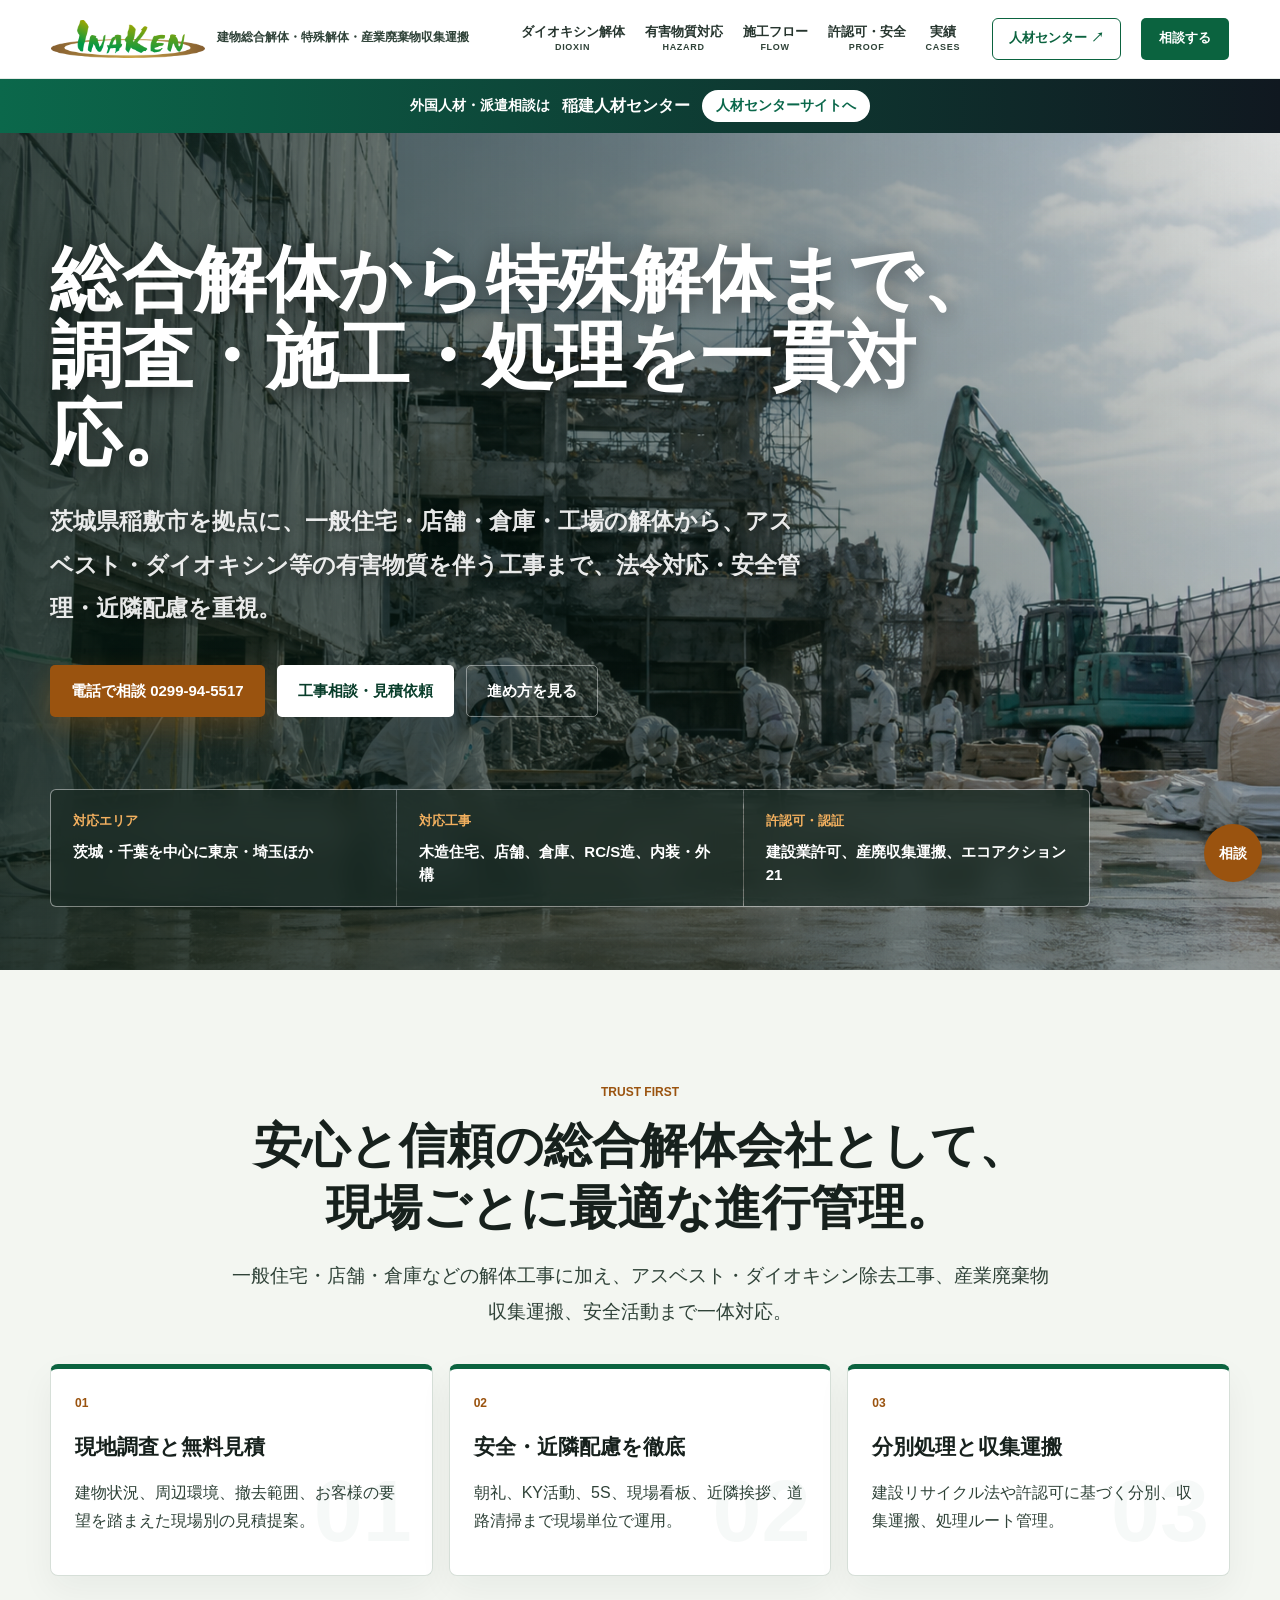
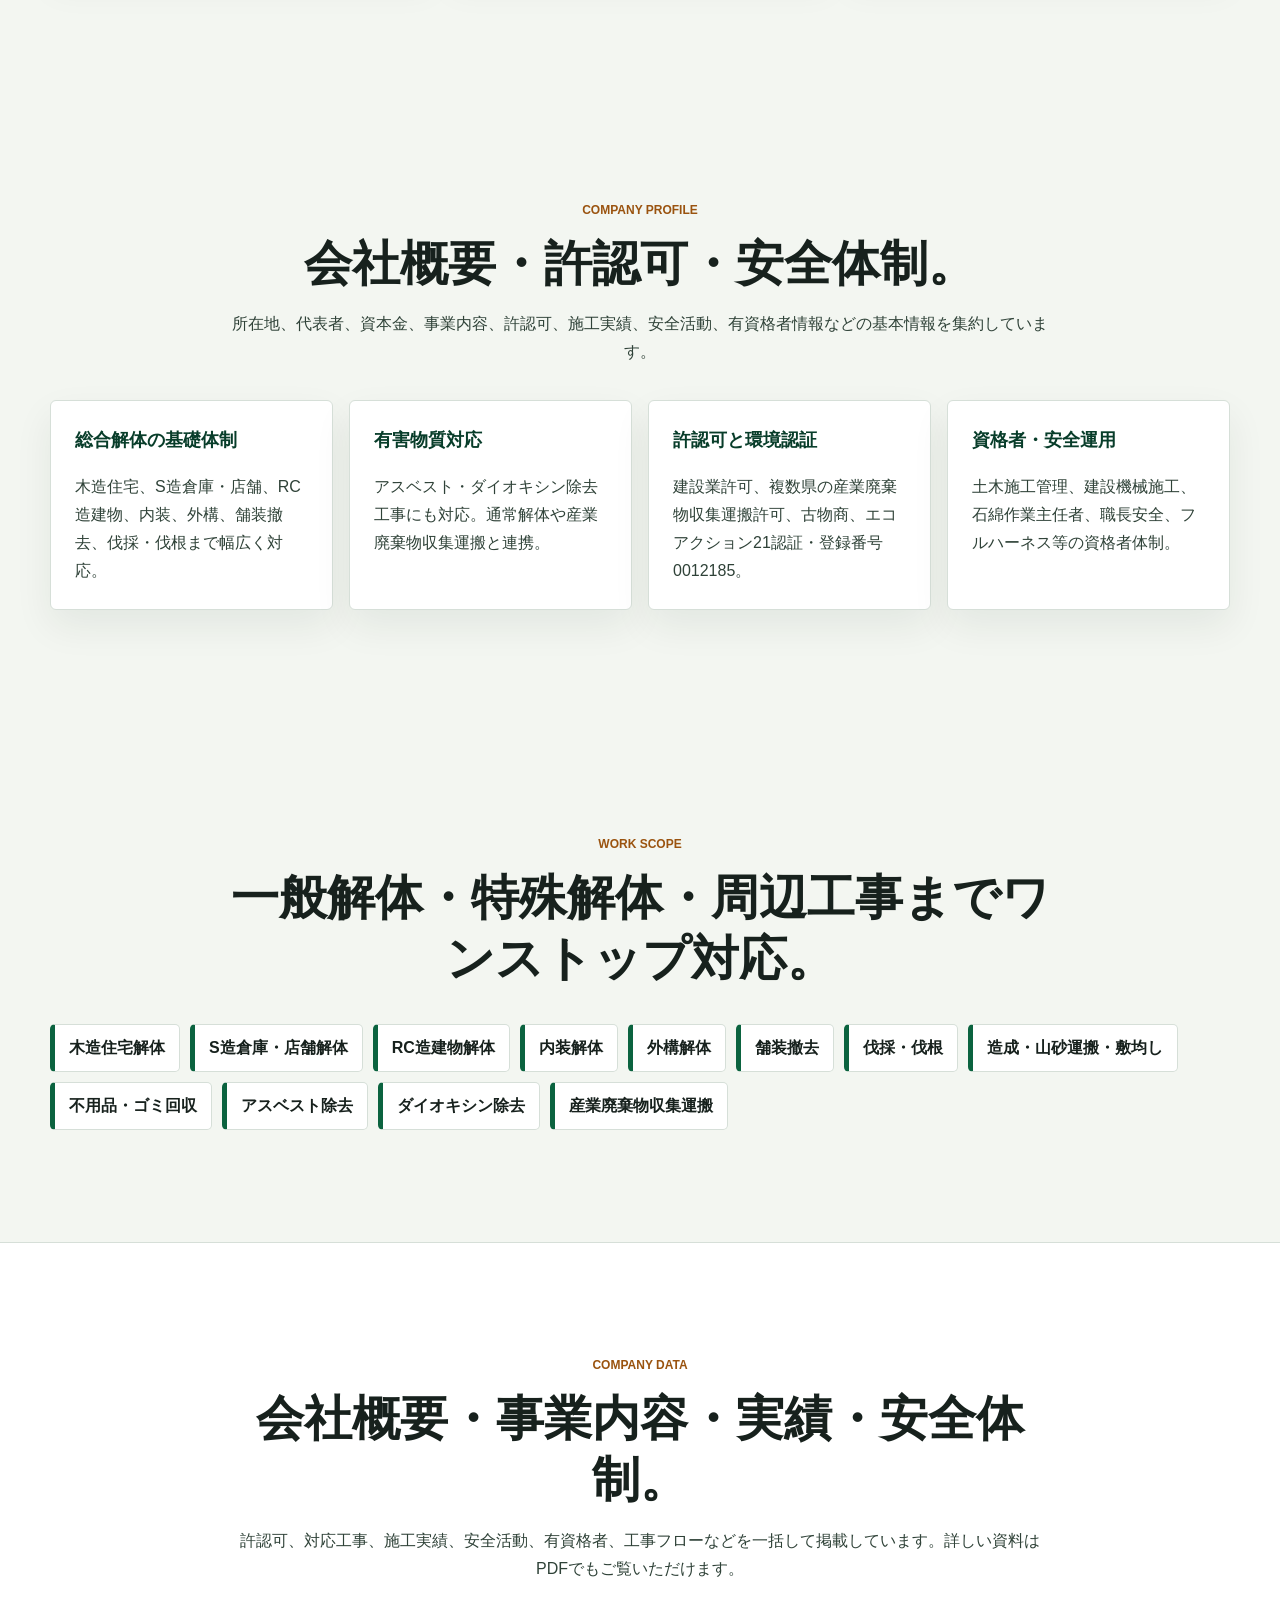
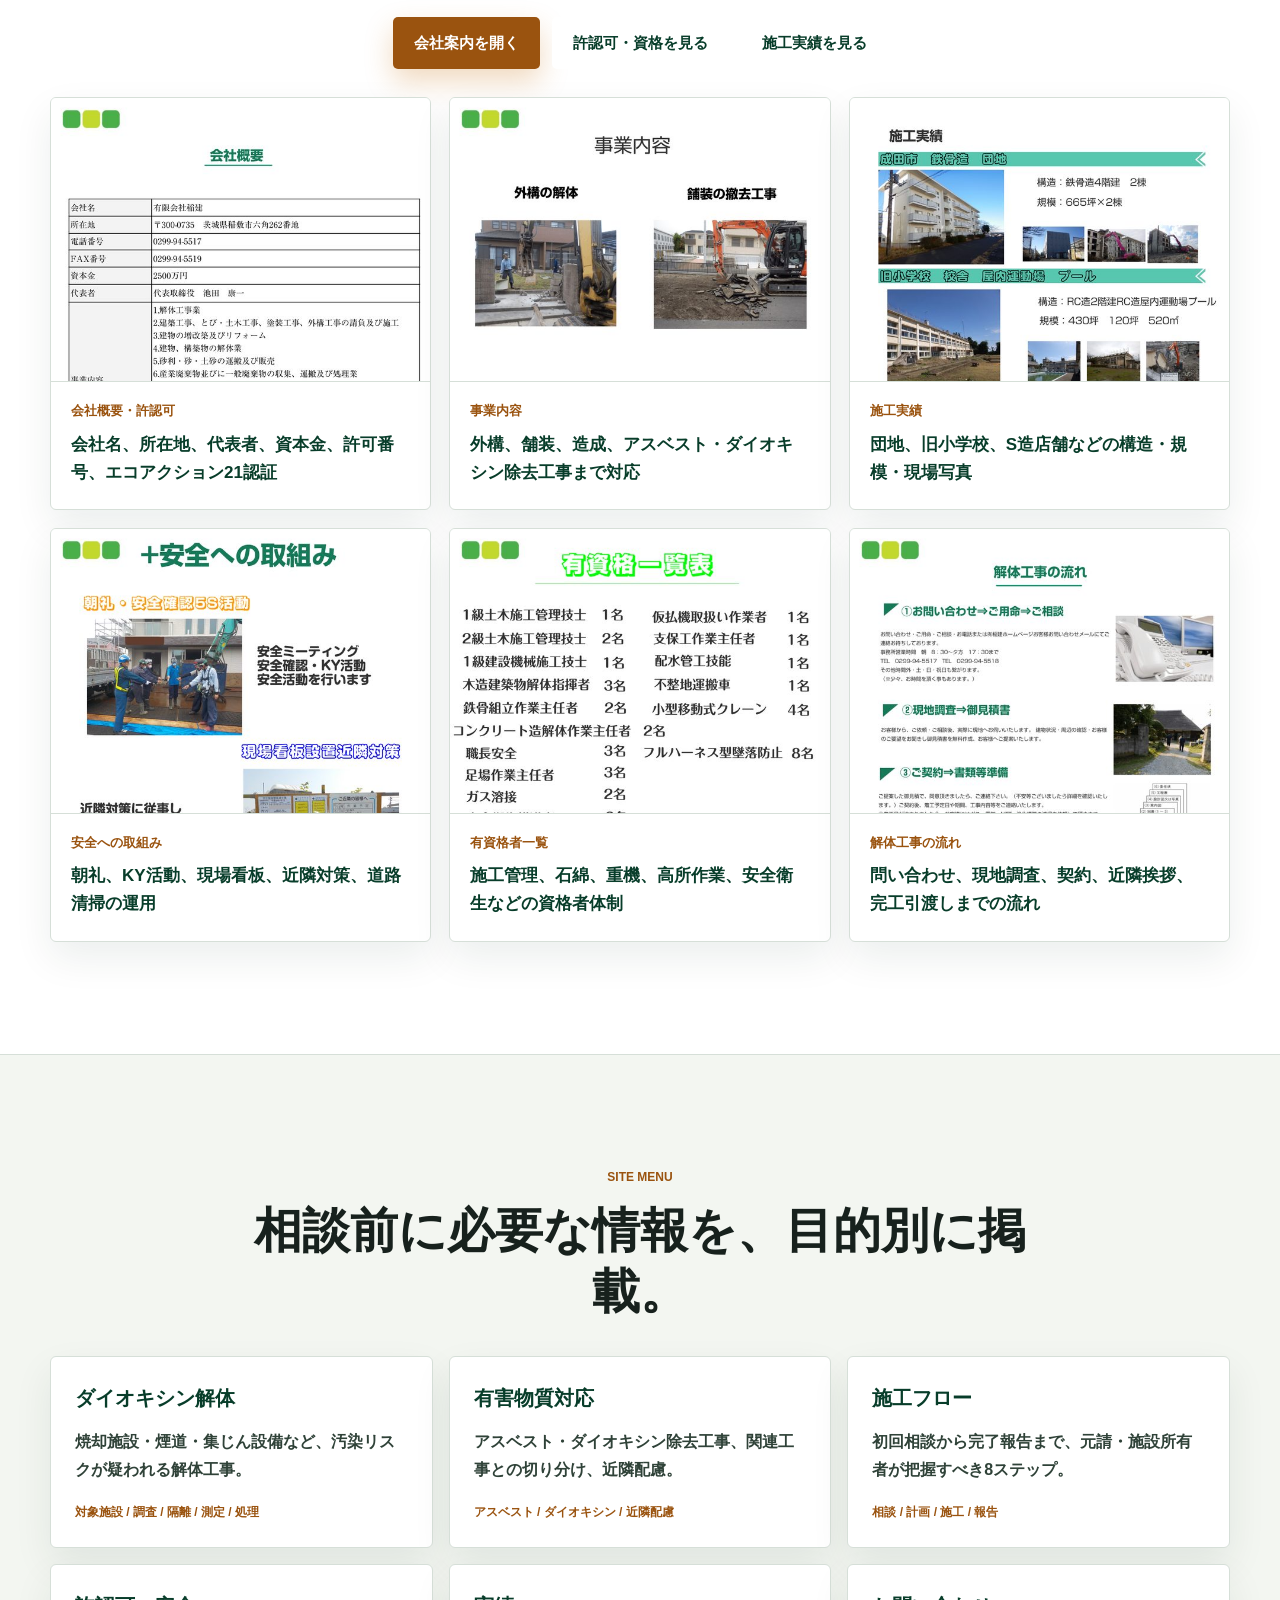
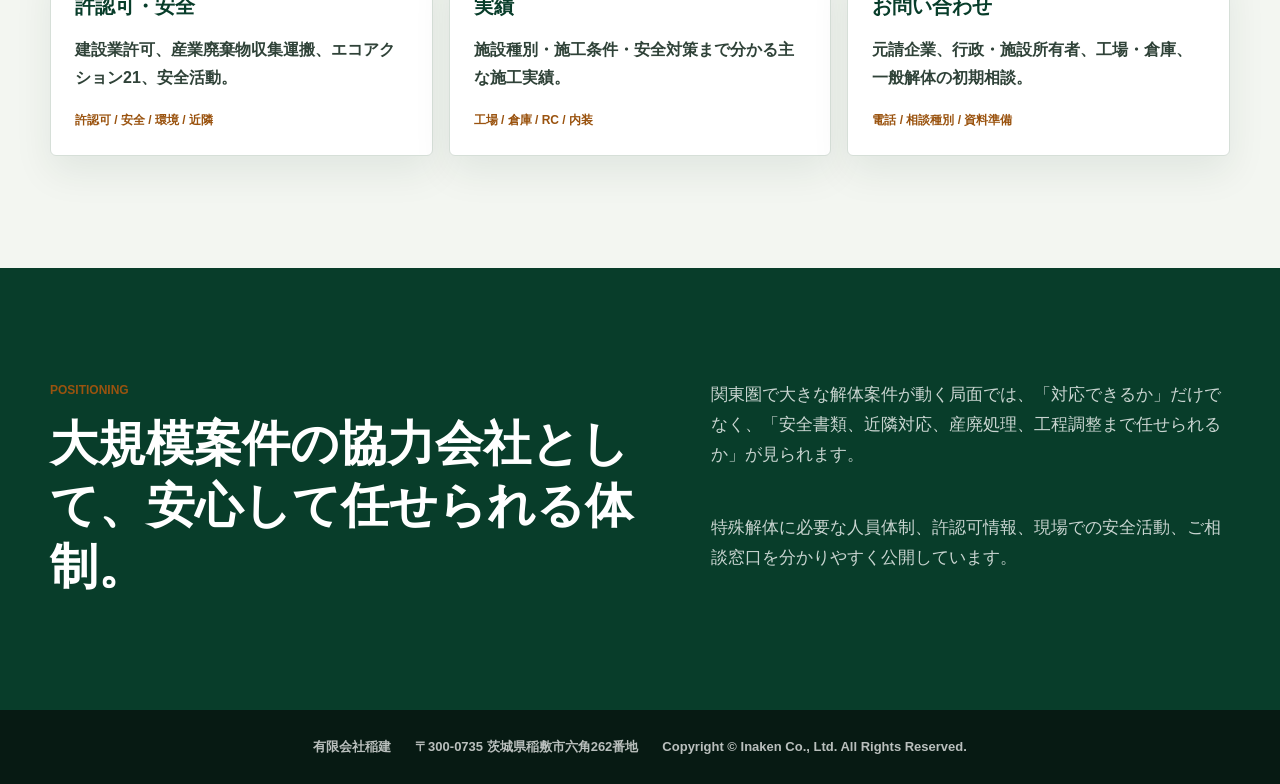
==== index.html @ 90f141e2 "fix: Remove URL query parameter v=1.3.27 from navigation and banners" ====
<!doctype html>
<html lang="ja">
  <head>
    <meta charset="utf-8">
    <meta name="viewport" content="width=device-width, initial-scale=1">
    <title>有限会社稲建 | 茨城・千葉の建物総合解体・特殊解体</title>
    <meta name="description" content="有限会社稲建は茨城県稲敷市を拠点に、一般住宅・店舗・倉庫などの建物総合解体から、アスベスト・ダイオキシン等の特殊解体、産業廃棄物収集運搬まで対応。">
    <meta name="keywords" content="有限会社稲建,茨城県,千葉県,解体工事,解体業者,産業廃棄物収集運搬,稲敷市,建物総合解体,内装解体,アスベスト,ダイオキシン">
    <meta property="og:title" content="有限会社稲建 | 茨城・千葉の建物総合解体・特殊解体">
    <meta property="og:description" content="一般住宅・店舗・倉庫などの建物総合解体から、有害物質を伴う特殊解体、産業廃棄物収集運搬まで対応。">
    <meta property="og:type" content="website">
    <meta property="og:image" content="assets/special-demolition-hero.png">
    <link rel="icon" type="image/png" href="assets/favicon.png">
    <link rel="apple-touch-icon" href="assets/favicon.png">
    <link rel="stylesheet" href="styles_v1_3_27.css">
  </head>
  <body>
    <header class="site-header" data-header>
      <a class="brand" href="index.html" aria-label="有限会社稲建 ホーム">
        <img class="brand-logo" src="assets/inaken-logo.png" alt="有限会社稲建">
        <span class="brand-text">
          <span class="brand-line">建物総合解体・特殊解体・産業廃棄物収集運搬</span>
        </span>
      </a>
      <button class="nav-toggle" type="button" data-nav-toggle aria-label="メニューを開く"><span></span><span></span></button>
      <nav class="site-nav" data-nav>
        <a href="dioxin.html"><span>ダイオキシン解体</span><small>DIOXIN</small></a>
        <a href="hazard.html"><span>有害物質対応</span><small>HAZARD</small></a>
        <a href="process.html"><span>施工フロー</span><small>FLOW</small></a>
        <a href="proof.html"><span>許認可・安全</span><small>PROOF</small></a>
        <a href="cases.html"><span>実績</span><small>CASES</small></a>
        <a class="nav-link-special" href="https://yuji37.github.io/hr-inaken/index.html">人材センター ↗</a>
        <a class="nav-cta" href="contact.html">相談する</a>
      </nav>
    </header>

    <div class="site-switch site-switch-hr" aria-label="稲建人材センターへの案内">
      <span>外国人材・派遣相談は</span>
      <strong>稲建人材センター</strong>
      <a href="https://yuji37.github.io/hr-inaken/index.html">人材センターサイトへ</a>
    </div>
    <main id="top">
      <section class="hero section-band">
        <div class="hero-media" aria-hidden="true"><img src="assets/special-demolition-hero.png" alt=""></div>
        <div class="hero-content">
          <h1>総合解体から特殊解体まで、<br>調査・施工・処理を一貫対応。</h1>
          <p>茨城県稲敷市を拠点に、一般住宅・店舗・倉庫・工場の解体から、アスベスト・ダイオキシン等の有害物質を伴う工事まで、法令対応・安全管理・近隣配慮を重視。</p>
          <div class="hero-actions" aria-label="主要な問い合わせ導線">
            <a class="button button-primary" href="tel:0299945517">電話で相談 0299-94-5517</a>
            <a class="button button-secondary" href="contact.html">工事相談・見積依頼</a>
            <a class="button button-ghost" href="process.html">進め方を見る</a>
          </div>
          <div class="hero-assurance" aria-label="稲建の基本情報">
            <div><strong>対応エリア</strong><span>茨城・千葉を中心に東京・埼玉ほか</span></div>
            <div><strong>対応工事</strong><span>木造住宅、店舗、倉庫、RC/S造、内装・外構</span></div>
            <div><strong>許認可・認証</strong><span>建設業許可、産廃収集運搬、エコアクション21</span></div>
          </div>
        </div>
      </section>

      <section class="section narrative">
        <div class="section-heading">
          <span class="section-code">TRUST FIRST</span>
          <h2>安心と信頼の総合解体会社として、現場ごとに最適な進行管理。</h2>
          <p>一般住宅・店舗・倉庫などの解体工事に加え、アスベスト・ダイオキシン除去工事、産業廃棄物収集運搬、安全活動まで一体対応。</p>
        </div>
        <div class="insight-grid">
          <article><div class="card-watermark">01</div><span>01</span><h3>現地調査と無料見積</h3><p>建物状況、周辺環境、撤去範囲、お客様の要望を踏まえた現場別の見積提案。</p></article>
          <article><div class="card-watermark">02</div><span>02</span><h3>安全・近隣配慮を徹底</h3><p>朝礼、KY活動、5S、現場看板、近隣挨拶、道路清掃まで現場単位で運用。</p></article>
          <article><div class="card-watermark">03</div><span>03</span><h3>分別処理と収集運搬</h3><p>建設リサイクル法や許認可に基づく分別、収集運搬、処理ルート管理。</p></article>
        </div>
      </section>

      <section class="section brochure-proof">
        <div class="section-heading">
          <span class="section-code">COMPANY PROFILE</span>
          <h2>会社概要・許認可・安全体制。</h2>
          <p>所在地、代表者、資本金、事業内容、許認可、施工実績、安全活動、有資格者情報などの基本情報を集約しています。</p>
        </div>
        <div class="brochure-grid">
          <article>
            <strong>総合解体の基礎体制</strong>
            <p>木造住宅、S造倉庫・店舗、RC造建物、内装、外構、舗装撤去、伐採・伐根まで幅広く対応。</p>
          </article>
          <article>
            <strong>有害物質対応</strong>
            <p>アスベスト・ダイオキシン除去工事にも対応。通常解体や産業廃棄物収集運搬と連携。</p>
          </article>
          <article>
            <strong>許認可と環境認証</strong>
            <p>建設業許可、複数県の産業廃棄物収集運搬許可、古物商、エコアクション21認証・登録番号0012185。</p>
          </article>
          <article>
            <strong>資格者・安全運用</strong>
            <p>土木施工管理、建設機械施工、石綿作業主任者、職長安全、フルハーネス等の資格者体制。</p>
          </article>
        </div>
      </section>

      <section class="section work-scope">
        <div class="section-heading">
          <span class="section-code">WORK SCOPE</span>
          <h2>一般解体・特殊解体・周辺工事までワンストップ対応。</h2>
        </div>
        <div class="scope-tags" aria-label="稲建の対応工事領域">
          <span>木造住宅解体</span><span>S造倉庫・店舗解体</span><span>RC造建物解体</span><span>内装解体</span>
          <span>外構解体</span><span>舗装撤去</span><span>伐採・伐根</span><span>造成・山砂運搬・敷均し</span>
          <span>不用品・ゴミ回収</span><span>アスベスト除去</span><span>ダイオキシン除去</span><span>産業廃棄物収集運搬</span>
        </div>
      </section>

      <section class="section brochure-viewer">
        <div class="section-heading">
          <span class="section-code">COMPANY DATA</span>
          <h2>会社概要・事業内容・実績・安全体制。</h2>
          <p>許認可、対応工事、施工実績、安全活動、有資格者、工事フローなどを一括して掲載しています。詳しい資料はPDFでもご覧いただけます。</p>
        </div>
        <div class="brochure-actions">
          <a class="button button-primary" href="assets/inaken-company-profile.pdf" target="_blank" rel="noopener">会社案内を開く</a>
          <a class="button button-secondary" href="proof.html">許認可・資格を見る</a>
          <a class="button button-secondary" href="cases.html">施工実績を見る</a>
        </div>
        <div class="brochure-preview-grid">
          <a class="brochure-preview-card" href="assets/brochure/brochure_page_02.png" target="_blank" rel="noopener">
            <img src="assets/brochure/thumb_page_02.jpg" alt="会社概要、事業内容、許認可の資料画像">
            <span>会社概要・許認可</span>
            <strong>会社名、所在地、代表者、資本金、許可番号、エコアクション21認証</strong>
          </a>
          <a class="brochure-preview-card" href="assets/brochure/brochure_page_05.png" target="_blank" rel="noopener">
            <img src="assets/brochure/thumb_page_05.jpg" alt="外構、舗装、造成、アスベスト・ダイオキシン除去工事の資料画像">
            <span>事業内容</span>
            <strong>外構、舗装、造成、アスベスト・ダイオキシン除去工事まで対応</strong>
          </a>
          <a class="brochure-preview-card" href="assets/brochure/brochure_page_06.png" target="_blank" rel="noopener">
            <img src="assets/brochure/thumb_page_06.jpg" alt="施工実績の資料画像">
            <span>施工実績</span>
            <strong>団地、旧小学校、S造店舗などの構造・規模・現場写真</strong>
          </a>
          <a class="brochure-preview-card" href="assets/brochure/brochure_page_08.png" target="_blank" rel="noopener">
            <img src="assets/brochure/thumb_page_08.jpg" alt="安全への取組みの資料画像">
            <span>安全への取組み</span>
            <strong>朝礼、KY活動、現場看板、近隣対策、道路清掃の運用</strong>
          </a>
          <a class="brochure-preview-card" href="assets/brochure/brochure_page_09.png" target="_blank" rel="noopener">
            <img src="assets/brochure/thumb_page_09.jpg" alt="有資格者一覧の資料画像">
            <span>有資格者一覧</span>
            <strong>施工管理、石綿、重機、高所作業、安全衛生などの資格者体制</strong>
          </a>
          <a class="brochure-preview-card" href="assets/brochure/brochure_page_10.png" target="_blank" rel="noopener">
            <img src="assets/brochure/thumb_page_10.jpg" alt="解体工事の流れの資料画像">
            <span>解体工事の流れ</span>
            <strong>問い合わせ、現地調査、契約、近隣挨拶、完工引渡しまでの流れ</strong>
          </a>
        </div>
      </section>

      <section class="section home-overview">
        <div class="section-heading">
          <span class="section-code">SITE MENU</span>
          <h2>相談前に必要な情報を、目的別に掲載。</h2>
        </div>
        <div class="overview-grid rich">
          <a href="dioxin.html"><strong>ダイオキシン解体</strong><span>焼却施設・煙道・集じん設備など、汚染リスクが疑われる解体工事。</span><em>対象施設 / 調査 / 隔離 / 測定 / 処理</em></a>
          <a href="hazard.html"><strong>有害物質対応</strong><span>アスベスト・ダイオキシン除去工事、関連工事との切り分け、近隣配慮。</span><em>アスベスト / ダイオキシン / 近隣配慮</em></a>
          <a href="process.html"><strong>施工フロー</strong><span>初回相談から完了報告まで、元請・施設所有者が把握すべき8ステップ。</span><em>相談 / 計画 / 施工 / 報告</em></a>
          <a href="proof.html"><strong>許認可・安全</strong><span>建設業許可、産業廃棄物収集運搬、エコアクション21、安全活動。</span><em>許認可 / 安全 / 環境 / 近隣</em></a>
          <a href="cases.html"><strong>実績</strong><span>施設種別・施工条件・安全対策まで分かる主な施工実績。</span><em>工場 / 倉庫 / RC / 内装</em></a>
          <a href="contact.html"><strong>お問い合わせ</strong><span>元請企業、行政・施設所有者、工場・倉庫、一般解体の初期相談。</span><em>電話 / 相談種別 / 資料準備</em></a>
        </div>
      </section>

      <section class="section split-band">
        <div>
          <span class="section-code">POSITIONING</span>
          <h2>大規模案件の協力会社として、安心して任せられる体制。</h2>
        </div>
        <div class="text-stack">
          <p>関東圏で大きな解体案件が動く局面では、「対応できるか」だけでなく、「安全書類、近隣対応、産廃処理、工程調整まで任せられるか」が見られます。</p>
          <p>特殊解体に必要な人員体制、許認可情報、現場での安全活動、ご相談窓口を分かりやすく公開しています。</p>
        </div>
      </section>
    </main>

    <footer class="site-footer">
      <span>有限会社稲建</span>
      <span>〒300-0735 茨城県稲敷市六角262番地</span>
      <span>Copyright © Inaken Co., Ltd. All Rights Reserved.</span>
    </footer>
    <a class="floating-contact" href="contact.html" aria-label="問い合わせへ移動">相談</a>
    <script src="script_v1_3_27.js"></script>
  </body>
</html>
---- styles_v1_3_27.css ----
:root {
  --bg: #f3f6f1;
  --paper: #ffffff;
  --ink: #17211d;
  --muted: #2f4238;
  --line: #d6dfd8;
  --green: #0b633f;
  --green-dark: #083d2a;
  --green-soft: #e3efe8;
  --amber: #9a530f;
  --amber-soft: #fff2df;
  --shadow: 0 24px 70px rgba(9, 38, 26, 0.13);
  --max: 1180px;
}

* {
  box-sizing: border-box;
}

html {
  scroll-behavior: smooth;
}

body {
  margin: 0;
  background: var(--bg);
  color: var(--ink);
  font-family: "Yu Gothic", "YuGothic", "Hiragino Kaku Gothic ProN", Meiryo, sans-serif;
  line-height: 1.75;
}

img {
  display: block;
  max-width: 100%;
}

a {
  color: inherit;
  text-decoration: none;
}

button,
input,
select,
textarea {
  font: inherit;
}

.site-header {
  position: sticky;
  top: 0;
  z-index: 50;
  display: flex;
  align-items: center;
  justify-content: space-between;
  gap: 24px;
  min-height: 76px;
  padding: 14px clamp(18px, 4vw, 56px);
  border-bottom: 1px solid rgba(219, 226, 221, 0.72);
  background: rgba(255, 255, 255, 0.94);
  backdrop-filter: blur(18px);
}

.brand {
  display: inline-flex;
  align-items: center;
  gap: 12px;
  min-width: 230px;
}

.brand-mark {
  display: grid;
  place-items: center;
  width: 42px;
  height: 42px;
  background: var(--green);
  color: #fff;
  font-weight: 800;
  border-radius: 6px;
}

.brand-name,
.brand-line {
  display: block;
}

.brand-name {
  font-size: 18px;
  font-weight: 800;
}

.brand-line {
  margin-top: -2px;
  color: var(--muted);
  font-size: 12px;
  font-weight: 700;
}

.site-nav {
  display: flex;
  align-items: center;
  gap: 20px;
  color: #26352e;
  font-size: 13px;
  font-weight: 800;
}

.site-nav a:not(.nav-link-special):not(.nav-cta) {
  display: grid;
  gap: 2px;
  padding: 10px 0;
  text-align: center;
  border-bottom: 2.5px solid transparent;
  transition: color 0.2s ease, border-color 0.2s ease;
  line-height: 1.2;
}

.site-nav a:not(.nav-link-special):not(.nav-cta) small {
  display: block;
  color: var(--muted);
  font-size: 9px;
  font-weight: 700;
  letter-spacing: .08em;
  text-transform: uppercase;
  margin-top: 1px;
  line-height: 1;
}

.site-nav a:not(.nav-link-special):not(.nav-cta).is-active,
.site-nav a:not(.nav-link-special):not(.nav-cta):hover {
  color: var(--green);
  border-color: var(--amber);
}

.nav-cta {
  display: inline-flex;
  align-items: center;
  justify-content: center;
  min-height: 42px;
  padding: 0 18px;
  background: var(--green);
  color: #fff;
  border-radius: 5px;
  font-weight: 800;
  transition: background 0.2s ease;
}

.site-nav .nav-cta:hover {
  color: #fff !important;
  background: var(--green-dark) !important;
}

.nav-toggle {
  display: none;
  width: 42px;
  height: 42px;
  border: 1px solid var(--line);
  background: #fff;
  border-radius: 5px;
}


.site-header.is-scrolled {
  box-shadow: 0 10px 30px rgba(8, 31, 23, 0.1);
}

.site-nav a:not(.nav-link-special):not(.nav-cta):hover,
.site-nav a:not(.nav-link-special):not(.nav-cta):focus-visible {
  color: var(--green);
}

.brand:focus-visible,
.site-nav a:focus-visible,
.button:focus-visible,
.floating-contact:focus-visible,
.back-to-top:focus-visible {
  outline: 3px solid rgba(154, 83, 15, 0.38);
  outline-offset: 3px;
}
.nav-toggle span {
  display: block;
  width: 20px;
  height: 2px;
  margin: 5px auto;
  background: var(--ink);
}

.section-band {
  position: relative;
  overflow: hidden;
}

.hero {
  min-height: 78vh;
  display: grid;
  align-items: stretch;
  grid-template-columns: minmax(0, 1fr);
  background: var(--green-dark);
}

.hero-media {
  position: absolute;
  inset: 0;
}

.hero-media::after {
  content: "";
  position: absolute;
  inset: 0;
  background:
    linear-gradient(90deg, rgba(7, 26, 19, 0.76) 0%, rgba(7, 26, 19, 0.48) 48%, rgba(7, 26, 19, 0.08) 100%),
    linear-gradient(0deg, rgba(7, 26, 19, 0.26), rgba(7, 26, 19, 0.02));
}

.hero-media img {
  width: 100%;
  height: 100%;
  object-fit: cover;
}

.hero-content {
  position: relative;
  width: min(var(--max), calc(100% - 36px));
  margin: 0 auto;
  padding: clamp(86px, 12vh, 132px) 0 clamp(42px, 7vh, 72px);
  color: #fff;
}

.hero h1 {
  max-width: 980px;
  margin: 0;
  font-size: clamp(42px, 6vw, 72px);
  line-height: 1.08;
  font-weight: 900;
  text-shadow: 0 4px 22px rgba(0, 0, 0, 0.48);
}

.hero p {
  max-width: 760px;
  margin: 26px 0 0;
  color: rgba(255, 255, 255, 0.9);
  font-size: clamp(18px, 2vw, 23px);
  line-height: 1.9;
  font-weight: 700;
  text-shadow: 0 2px 14px rgba(0, 0, 0, 0.48);
}

.hero-actions {
  display: flex;
  flex-wrap: wrap;
  gap: 12px;
  margin-top: 34px;
}

.button {
  display: inline-flex;
  align-items: center;
  justify-content: center;
  min-height: 48px;
  padding: 12px 20px;
  border: 1px solid transparent;
  border-radius: 5px;
  font-size: 15px;
  font-weight: 900;
  cursor: pointer;
  transition: transform 160ms ease, box-shadow 160ms ease, background 160ms ease, border-color 160ms ease;
}

.button:hover {
  transform: translateY(-1px);
}

.button-primary {
  background: var(--amber);
  color: #fff;
  box-shadow: 0 12px 28px rgba(201, 119, 25, 0.28);
}

.button-secondary {
  background: #fff;
  color: var(--green-dark);
}

.button-ghost {
  border-color: rgba(255, 255, 255, 0.42);
  color: #fff;
}

.hero-assurance {
  display: grid;
  grid-template-columns: repeat(3, minmax(0, 1fr));
  gap: 1px;
  max-width: 1040px;
  margin: clamp(42px, 8vh, 76px) 0 0;
  overflow: hidden;
  background: rgba(255, 255, 255, 0.24);
  border: 1px solid rgba(255, 255, 255, 0.25);
  border-radius: 6px;
}

.hero-assurance div {
  padding: 20px 22px;
  background: rgba(7, 26, 19, 0.72);
  backdrop-filter: blur(12px);
}

.hero-assurance strong {
  display: block;
  color: #f3b05f;
  font-size: 13px;
  font-weight: 900;
}

.hero-assurance span {
  display: block;
  margin-top: 7px;
  color: #fff;
  font-size: 15px;
  line-height: 1.55;
  font-weight: 800;
}

.page-hero {
  position: relative;
  display: grid;
  align-items: end;
  min-height: 420px;
  padding: clamp(94px, 12vh, 140px) max(18px, calc((100% - var(--max)) / 2)) 64px;
  overflow: hidden;
  background:
    linear-gradient(90deg, rgba(8, 31, 23, 0.58), rgba(8, 31, 23, 0.28)),
    url("assets/special-demolition-hero.png") center / cover;
  color: #fff;
}

.page-hero > div {
  max-width: 900px;
}

.page-hero h1,
.contact h1 {
  margin: 0;
  font-size: 54px;
  line-height: 1.18;
  font-weight: 900;
  text-shadow: 0 4px 22px rgba(0, 0, 0, 0.48);
}

.page-hero p {
  max-width: 760px;
  margin: 22px 0 0;
  color: rgba(255, 255, 255, 0.82);
  font-size: 18px;
  font-weight: 700;
  text-shadow: 0 2px 14px rgba(0, 0, 0, 0.45);
}

.section {
  width: min(var(--max), calc(100% - 36px));
  margin: 0 auto;
  padding: clamp(72px, 9vw, 112px) 0;
}

.section-heading {
  max-width: 820px;
  margin: 0 auto 34px;
  text-align: center;
}

.section-heading.align-left {
  margin-left: 0;
  text-align: left;
}

.section-code {
  display: block;
  margin-bottom: 12px;
  color: var(--amber);
  font-size: 12px;
  font-weight: 900;
  text-transform: uppercase;
}

h2 {
  margin: 0;
  font-size: 48px;
  line-height: 1.28;
  font-weight: 900;
}

h3 {
  margin: 0;
  font-size: 21px;
  line-height: 1.45;
}

p {
  color: var(--muted);
  font-weight: 500;
}

.intro-grid,
.proof,
.company,
.contact {
  display: grid;
  grid-template-columns: minmax(0, 1fr) minmax(320px, 0.7fr);
  gap: clamp(26px, 5vw, 64px);
  align-items: start;
}

.lead-panel {
  padding: clamp(26px, 4vw, 46px);
  background: var(--paper);
  border: 1px solid var(--line);
  border-left: 8px solid var(--green);
  box-shadow: var(--shadow);
}

.lead-panel p {
  margin-bottom: 0;
  font-size: 17px;
}

.scope-list,
.proof-list,
.company-data {
  display: grid;
  gap: 12px;
}

.scope-list div,
.proof-list div,
.company-data div {
  padding: 18px;
  background: var(--paper);
  border: 1px solid var(--line);
  border-radius: 6px;
}

.scope-list strong,
.proof-list strong,
.company-data dt {
  display: block;
  color: var(--green);
  font-weight: 900;
}

.scope-list span,
.proof-list span,
.company-data dd {
  display: block;
  margin: 6px 0 0;
  color: var(--muted);
  font-weight: 600;
}

.company-data dd {
  margin-left: 0;
}

.overview-grid {
  display: grid;
  grid-template-columns: repeat(3, minmax(0, 1fr));
  gap: 16px;
}

.overview-grid a {
  min-height: 180px;
  padding: 24px;
  background: var(--paper);
  border: 1px solid var(--line);
  border-radius: 6px;
  box-shadow: 0 16px 38px rgba(15, 45, 33, 0.08);
}

.overview-grid strong {
  display: block;
  color: var(--green-dark);
  font-size: 20px;
  font-weight: 900;
}

.overview-grid span {
  display: block;
  margin-top: 12px;
  color: var(--muted);
  font-weight: 600;
}

.overview-grid em {
  display: block;
  margin-top: 18px;
  color: var(--amber);
  font-size: 12px;
  font-style: normal;
  font-weight: 900;
}

.narrative .section-heading p {
  max-width: 880px;
  margin: 20px auto 0;
  font-size: 19px;
  line-height: 1.9;
}

.insight-grid,
.check-grid,
.document-grid,
.story-grid {
  display: grid;
  grid-template-columns: repeat(3, minmax(0, 1fr));
  gap: 16px;
}

.brochure-grid,
.work-menu,
.qualification-grid,
.record-grid,
.flow-steps {
  display: grid;
  gap: 16px;
}

.brochure-grid,
.qualification-grid,
.record-grid {
  grid-template-columns: repeat(4, minmax(0, 1fr));
}

.work-menu {
  grid-template-columns: repeat(4, minmax(0, 1fr));
}

.flow-steps {
  grid-template-columns: repeat(5, minmax(0, 1fr));
}

/* --- 番号なしカード：元のフラットスタイルに戻す --- */
.brochure-grid > article,
.work-menu > div,
.qualification-grid > article,
.record-grid > article,
.check-grid > div,
.document-grid > article,
.story-grid > article {
  position: relative;
  padding: 24px;
  background: var(--paper); /* 元の薄い背景 */
  border: 1px solid var(--line);
  border-top: 1px solid var(--line); /* 緑の線は削除して元の枠線に戻す */
  border-radius: 6px;
  box-shadow: 0 16px 38px rgba(15, 45, 33, 0.07);
  transition: border-color 0.3s ease, box-shadow 0.3s ease;
  transform: none !important;
  overflow: hidden;
}

/* 番号なしカードのホバー時の挙動 */
.brochure-grid > article:hover,
.work-menu > div:hover,
.qualification-grid > article:hover,
.record-grid > article:hover,
.check-grid > div:hover,
.document-grid > article:hover,
.story-grid > article:hover {
  transform: none !important;
  border-color: rgba(11, 99, 63, 0.38);
  box-shadow: 0 20px 46px rgba(15, 45, 33, 0.1);
}

/* --- 番号ありカード：リッチカード形式を維持する --- */
.insight-grid > article,
.service-grid > article,
.timeline > li,
.flow-steps > article {
  position: relative;
  padding: 24px;
  background: #fff; /* 白背景 */
  border: 1px solid var(--line);
  border-top: 5px solid var(--green); /* 緑のトップボーダー */
  border-radius: 8px;
  box-shadow: 0 14px 34px rgba(15, 45, 33, 0.05);
  transition: transform 0.3s ease, box-shadow 0.3s ease, border-top-color 0.3s ease;
  overflow: visible;
}

.insight-grid > article:hover,
.service-grid > article:hover,
.timeline > li:hover,
.flow-steps > article:hover {
  transform: translateY(-6px);
  box-shadow: 0 20px 42px rgba(15, 45, 33, 0.11);
  border-top-color: var(--amber);
}

.overview-grid a:hover,
.case-card:hover,
.brochure-preview-card:hover {
  border-color: rgba(11, 99, 63, 0.38);
  box-shadow: 0 20px 46px rgba(15, 45, 33, 0.1);
}

/* ホバー時の透かし色変化（番号ありカードのみ） */
.insight-grid > article:hover .card-watermark,
.service-grid > article:hover .card-watermark,
.timeline > li:hover .card-watermark,
.flow-steps > article:hover .card-watermark {
  color: rgba(243, 176, 95, 0.08);
}

.brochure-grid strong,
.work-menu strong,
.qualification-grid strong,
.notice-panel strong {
  display: block;
  color: var(--green-dark);
  font-size: 18px;
  font-weight: 900;
}

.brochure-grid p,
.notice-panel p {
  margin-bottom: 0;
}

.work-menu span,
.qualification-grid span {
  display: block;
  margin-top: 10px;
  color: var(--muted);
  font-weight: 700;
}

.record-grid span,
.flow-steps span {
  display: inline-grid;
  place-items: center;
  min-width: 42px;
  min-height: 34px;
  margin-bottom: 18px;
  padding: 6px 10px;
  background: var(--green-soft);
  color: var(--green-dark);
  border-radius: 5px;
  font-size: 12px;
  font-weight: 900;
}

.record-grid h3,
.flow-steps h3 {
  color: var(--green-dark);
}

.record-grid p,
.flow-steps p {
  margin-bottom: 0;
}

.scope-tags {
  display: flex;
  flex-wrap: wrap;
  gap: 10px;
}

.scope-tags span {
  display: inline-flex;
  align-items: center;
  min-height: 42px;
  padding: 9px 14px;
  background: #fff;
  border: 1px solid var(--line);
  border-left: 5px solid var(--green);
  border-radius: 5px;
  color: var(--ink);
  font-weight: 800;
}

.brochure-viewer {
  width: 100%;
  max-width: none;
  padding-right: max(18px, calc((100% - var(--max)) / 2));
  padding-left: max(18px, calc((100% - var(--max)) / 2));
  background: #fff;
  border-top: 1px solid var(--line);
  border-bottom: 1px solid var(--line);
}

.brochure-actions {
  display: flex;
  flex-wrap: wrap;
  justify-content: center;
  gap: 12px;
  margin-bottom: 28px;
}

.brochure-preview-grid {
  display: grid;
  grid-template-columns: repeat(3, minmax(0, 1fr));
  gap: 18px;
}

.brochure-preview-card {
  display: grid;
  grid-template-rows: auto auto 1fr;
  overflow: hidden;
  background: var(--paper);
  border: 1px solid var(--line);
  border-radius: 6px;
  box-shadow: 0 16px 38px rgba(15, 45, 33, 0.08);
}

.brochure-preview-card img {
  width: 100%;
  aspect-ratio: 4 / 3;
  object-fit: cover;
  object-position: top center;
  background: var(--green-soft);
  border-bottom: 1px solid var(--line);
}

.brochure-preview-card span {
  display: block;
  padding: 18px 20px 0;
  color: var(--amber);
  font-size: 13px;
  font-weight: 900;
}

.brochure-preview-card strong {
  display: block;
  padding: 8px 20px 22px;
  color: var(--green-dark);
  font-size: 17px;
  line-height: 1.65;
  font-weight: 900;
}



.insight-grid span,
.story-grid span {
  display: block;
  margin-bottom: 18px;
  color: var(--amber);
  font-size: 12px;
  font-weight: 900;
}

.check-grid strong {
  display: block;
  color: var(--green);
  font-weight: 900;
}

.check-grid span {
  display: block;
  margin-top: 9px;
  color: var(--muted);
  font-weight: 600;
}

.check-grid.compact {
  grid-template-columns: repeat(4, minmax(0, 1fr));
}

.split-band {
  width: 100%;
  max-width: none;
  display: grid;
  grid-template-columns: minmax(0, 0.9fr) minmax(320px, 0.8fr);
  gap: clamp(28px, 6vw, 84px);
  padding-right: max(18px, calc((100% - var(--max)) / 2));
  padding-left: max(18px, calc((100% - var(--max)) / 2));
  background: var(--green-dark);
  color: #fff;
}

.split-band.light {
  background: #fff;
  color: var(--ink);
  border-top: 1px solid var(--line);
  border-bottom: 1px solid var(--line);
}

.split-band h2 {
  color: inherit;
}

.text-stack {
  display: grid;
  gap: 18px;
}

.text-stack p {
  margin: 0;
  color: rgba(255, 255, 255, 0.78);
  font-size: 17px;
}

.split-band.light .text-stack p {
  color: var(--muted);
}

.detail-section .section-heading p {
  max-width: 780px;
  margin: 18px auto 0;
  font-size: 19px;
  line-height: 1.9;
}

.matrix {
  display: grid;
  grid-template-columns: minmax(140px, 0.6fr) minmax(220px, 1fr) minmax(260px, 1.2fr);
  overflow: hidden;
  background: var(--line);
  border: 1px solid var(--line);
  border-radius: 6px;
}

.matrix > div {
  padding: 16px 18px;
  background: #fff;
  color: var(--muted);
  font-weight: 600;
}

.matrix .matrix-head {
  background: var(--green-dark);
  color: #fff;
  font-weight: 900;
}

.faq-list {
  display: grid;
  gap: 12px;
}

.faq-list details {
  background: var(--paper);
  border: 1px solid var(--line);
  border-radius: 6px;
  padding: 18px 20px;
}

.faq-list summary {
  cursor: pointer;
  color: var(--green-dark);
  font-weight: 900;
}

.faq-list p {
  margin-bottom: 0;
}

.service-map {
  width: 100%;
  max-width: none;
  padding-right: max(18px, calc((100% - var(--max)) / 2));
  padding-left: max(18px, calc((100% - var(--max)) / 2));
  background: #fff;
}

.service-grid {
  display: grid;
  grid-template-columns: repeat(4, minmax(0, 1fr));
  gap: 20px;
  background: transparent;
  border: none;
}

.service-grid article {
  position: relative;
  min-height: 290px;
  padding: 28px;
  background: #fff;
  border: 1px solid var(--line);
  border-top: 5px solid var(--green);
  border-radius: 8px;
  box-shadow: 0 14px 34px rgba(15, 45, 33, 0.05);
  transition: transform 0.3s ease, box-shadow 0.3s ease, border-top-color 0.3s ease;
  overflow: visible;
}

.service-grid article:hover {
  transform: translateY(-6px);
  box-shadow: 0 20px 42px rgba(15, 45, 33, 0.11);
  border-top-color: var(--amber);
}

.card-watermark {
  position: absolute;
  bottom: 20px;
  right: 20px;
  font-size: 5.5rem;
  font-weight: 900;
  color: rgba(11, 99, 63, 0.035);
  line-height: 1;
  pointer-events: none;
  user-select: none;
  z-index: 0;
  font-family: 'Outfit', 'Helvetica Neue', Arial, sans-serif;
  transition: color 0.3s ease;
}

.service-grid article:hover .card-watermark {
  color: rgba(243, 176, 95, 0.08);
}

.service-grid h2,
.timeline h2,
.case-card h2 {
  font-size: 21px;
  line-height: 1.45;
}

.service-number {
  display: inline-flex;
  align-items: center;
  justify-content: center;
  width: 42px;
  height: 42px;
  margin-bottom: 34px;
  background: var(--green-soft);
  color: var(--green);
  border-radius: 5px;
  font-weight: 900;
}

.timeline {
  display: grid;
  grid-template-columns: repeat(4, minmax(0, 1fr));
  gap: 16px;
  padding: 0;
  margin: 0;
  list-style: none;
}

.timeline li {
  position: relative;
  min-height: 245px;
  padding: 24px;
  background: var(--paper);
  border: 1px solid var(--line);
  border-top: 5px solid var(--green);
  border-radius: 6px;
}

.timeline span {
  display: block;
  margin-bottom: 24px;
  color: var(--amber);
  font-size: 13px;
  font-weight: 900;
}

.timeline p,
.service-grid p,
.case-card p,
.company-main p {
  margin-bottom: 0;
}

.proof {
  width: 100%;
  max-width: none;
  padding-right: max(18px, calc((100% - var(--max)) / 2));
  padding-left: max(18px, calc((100% - var(--max)) / 2));
  background: var(--green-dark);
  color: #fff;
  align-items: center;
}

.proof .section-heading h2,
.proof .proof-list strong {
  color: #fff;
}

.proof .proof-list span {
  color: rgba(255, 255, 255, 0.76);
}

.proof-image {
  display: grid;
  place-items: center;
  min-height: 380px;
  background:
    linear-gradient(135deg, rgba(255, 255, 255, 0.11), rgba(255, 255, 255, 0.02)),
    repeating-linear-gradient(90deg, rgba(255, 255, 255, 0.06) 0 1px, transparent 1px 52px);
  border: 1px solid rgba(255, 255, 255, 0.18);
  border-radius: 6px;
}

.proof-image img {
  width: min(210px, 52%);
  filter: drop-shadow(0 20px 34px rgba(0, 0, 0, 0.28));
}

.cert-mark {
  display: grid;
  place-items: center;
  width: min(290px, 78%);
  aspect-ratio: 1;
  padding: 28px;
  background: #fff;
  color: var(--green-dark);
  border: 10px solid rgba(255, 255, 255, 0.28);
  border-radius: 6px;
  text-align: center;
  box-shadow: 0 22px 44px rgba(0, 0, 0, 0.22);
}

.cert-mark strong {
  display: block;
  color: var(--green);
  font-size: 56px;
  line-height: 1;
  font-weight: 900;
}

.cert-mark span {
  display: block;
  margin-top: 14px;
  color: var(--muted);
  font-size: 15px;
  line-height: 1.6;
  font-weight: 900;
}

.proof-list div {
  background: rgba(255, 255, 255, 0.08);
  border-color: rgba(255, 255, 255, 0.17);
}

.case-grid {
  display: grid;
  grid-template-columns: repeat(3, minmax(0, 1fr));
  gap: 18px;
}

.case-card {
  overflow: hidden;
  background: var(--paper);
  border: 1px solid var(--line);
  border-radius: 6px;
  box-shadow: 0 16px 38px rgba(15, 45, 33, 0.08);
}

.case-card img {
  width: 100%;
  aspect-ratio: 4 / 3;
  object-fit: cover;
  background: var(--green-soft);
}

.case-card div {
  padding: 22px;
}

.case-card span {
  display: block;
  margin-top: 18px;
  color: var(--green);
  font-size: 13px;
  font-weight: 900;
}

.company {
  border-top: 1px solid var(--line);
}

.company-main p {
  font-size: 17px;
}

.contact {
  width: 100%;
  max-width: none;
  padding-right: max(18px, calc((100% - var(--max)) / 2));
  padding-left: max(18px, calc((100% - var(--max)) / 2));
  background:
    linear-gradient(135deg, rgba(11, 99, 63, 0.64), rgba(8, 61, 42, 0.62)),
    url("assets/special-demolition-hero.png") center / cover;
  color: #fff;
}

.contact-page {
  min-height: calc(100vh - 78px);
  align-items: center;
}

.contact p {
  color: rgba(255, 255, 255, 0.78);
}

.phone-link {
  display: block;
  margin-top: 28px;
  font-size: 54px;
  line-height: 1.1;
  font-weight: 900;
}

.sub-phone-link,
.mail-link {
  display: block;
  width: fit-content;
  margin-top: 12px;
  color: #fff;
  font-size: clamp(18px, 2vw, 23px);
  font-weight: 900;
  text-decoration: underline;
  text-decoration-thickness: 2px;
  text-underline-offset: 5px;
}

.fax-note {
  display: block;
  margin-top: 10px;
  color: rgba(255, 255, 255, 0.72);
  font-weight: 800;
}

.contact-form {
  display: grid;
  gap: 14px;
  padding: clamp(22px, 4vw, 34px);
  background: #fff;
  color: var(--ink);
  border-radius: 6px;
  box-shadow: var(--shadow);
}

.contact-form label {
  display: grid;
  gap: 7px;
  color: #26352e;
  font-size: 14px;
  font-weight: 900;
}

.contact-form input,
.contact-form select,
.contact-form textarea {
  width: 100%;
  border: 1px solid var(--line);
  border-radius: 5px;
  background: #fbfcfb;
  color: var(--ink);
  padding: 12px 13px;
  font-size: 15px;
}

.contact-form textarea {
  resize: vertical;
}

.form-status {
  min-height: 24px;
  margin: 0;
  color: var(--green);
  font-weight: 800;
}

.site-footer {
  display: flex;
  flex-wrap: wrap;
  gap: 14px 24px;
  justify-content: center;
  padding: 26px 18px;
  background: #071a13;
  color: rgba(255, 255, 255, 0.72);
  font-size: 13px;
  font-weight: 700;
}

.floating-contact {
  position: fixed;
  right: 18px;
  bottom: 18px;
  z-index: 40;
  display: grid;
  place-items: center;
  width: 58px;
  height: 58px;
  background: var(--amber);
  color: #fff;
  border-radius: 50%;
  box-shadow: 0 14px 32px rgba(33, 23, 11, 0.28);
  font-size: 14px;
  font-weight: 900;
}

.back-to-top {
  position: fixed;
  right: 12px;
  bottom: 76px;
  z-index: 41;
  display: none;
  place-items: center;
  width: 52px;
  height: 52px;
  border: 0;
  border-radius: 50%;
  background: var(--green-dark);
  color: #fff;
  box-shadow: 0 14px 32px rgba(6, 29, 20, 0.32);
  font-size: 24px;
  font-weight: 900;
  line-height: 1;
  cursor: pointer;
  opacity: 0;
  transform: translateY(10px);
  transition: opacity 160ms ease, transform 160ms ease;
}

.back-to-top.is-visible {
  display: grid;
  opacity: 1;
  transform: translateY(0);
}

@media (max-width: 1040px) {
  .site-nav {
    gap: 11px;
    font-size: 13px;
  }

  .service-grid,
  .timeline,
  .overview-grid,
  .insight-grid,
  .check-grid,
  .document-grid,
  .story-grid,
  .check-grid.compact,
  .brochure-grid,
  .brochure-preview-grid,
  .work-menu,
  .qualification-grid,
  .record-grid,
  .flow-steps {
    grid-template-columns: repeat(2, minmax(0, 1fr));
  }

  .case-grid {
    grid-template-columns: 1fr;
  }
}

@media (max-width: 820px) {
  .site-header {
    min-height: 68px;
  }

  .nav-toggle {
    display: block;
  }

  .site-nav {
    position: fixed;
    top: 68px;
    right: 12px;
    left: 12px;
    display: none;
    flex-direction: column;
    align-items: stretch;
    gap: 0;
    padding: 10px;
    background: #fff;
    border: 1px solid var(--line);
    box-shadow: var(--shadow);
  }

  .site-nav.is-open {
    display: flex;
  }

  .site-nav a {
    padding: 13px 14px;
  }

  .hero {
    min-height: auto;
  }

  .hero-content {
    padding-top: 72px;
  }

  .hero h1 {
    font-size: 52px;
  }

  .hero p {
    font-size: 19px;
  }

  h2 {
    font-size: 38px;
  }

  .page-hero h1,
  .contact h1 {
    font-size: 40px;
  }

  .hero-assurance,
  .intro-grid,
  .proof,
  .company,
  .contact,
  .split-band {
    grid-template-columns: 1fr;
  }

  .hero-assurance {
    margin-top: 42px;
  }

  .proof-image {
    min-height: 260px;
  }

  .matrix {
    grid-template-columns: 1fr;
  }

  .matrix .matrix-head {
    display: none;
  }
}

@media (max-width: 620px) {
  .brand {
    min-width: 0;
  }

  .brand-line {
    display: none;
  }

  .hero-media::after {
    background:
      linear-gradient(90deg, rgba(8, 31, 23, 0.64), rgba(8, 31, 23, 0.36)),
      linear-gradient(0deg, rgba(8, 31, 23, 0.2), rgba(8, 31, 23, 0.04));
  }

  .hero h1 {
    font-size: 37px;
  }

  .hero p {
    font-size: 17px;
    line-height: 1.75;
  }

  h2 {
    font-size: 32px;
  }

  .phone-link {
    font-size: 34px;
  }

  .button,
  .hero-actions {
    width: 100%;
  }

  .button {
    min-height: 52px;
    padding-right: 16px;
    padding-left: 16px;
  }

  .hero-assurance,
  .service-grid,
  .timeline,
  .overview-grid,
  .insight-grid,
  .check-grid,
  .document-grid,
  .story-grid,
  .check-grid.compact,
  .brochure-grid,
  .brochure-preview-grid,
  .work-menu,
  .qualification-grid,
  .record-grid,
  .flow-steps {
    grid-template-columns: 1fr;
  }

  .brochure-actions .button {
    width: 100%;
  }

  .hero-assurance {
    display: none;
  }

  .service-grid article,
  .timeline li {
    min-height: auto;
  }

  .section {
    width: min(100% - 28px, var(--max));
    padding: 62px 0;
  }

  .floating-contact {
    right: 12px;
    bottom: 12px;
    width: 52px;
    height: 52px;
  }

  .back-to-top {
    display: grid;
    pointer-events: none;
  }

  .back-to-top.is-visible {
    pointer-events: auto;
  }

  .page-hero {
    min-height: 360px;
    padding-top: 78px;
    padding-bottom: 44px;
  }

  .page-hero h1,
  .contact h1 {
    font-size: 34px;
  }

  }
}

@media (prefers-reduced-motion: reduce) {
  html {
    scroll-behavior: auto;
  }

  .button {
    transition: none;
  }
}


.brand-logo {
  display: block;
  width: clamp(138px, 12vw, 184px);
  height: auto;
  object-fit: contain;
}

.brand-text {
  display: grid;
  gap: 2px;
}

.nav-link-special {
  display: inline-flex;
  align-items: center;
  justify-content: center;
  min-height: 42px;
  padding: 0 16px;
  color: var(--green);
  background: #fff;
  border: 1.5px solid var(--green);
  border-radius: 6px;
  font-weight: 800;
  font-size: 13px;
  transition: all 0.2s ease;
  margin-left: 12px;
  text-decoration: none;
}

.nav-link-special:hover {
  background: var(--green) !important;
  color: #fff !important;
  border-color: var(--green) !important;
}

.site-switch {
  display: flex;
  align-items: center;
  justify-content: center;
  gap: 12px;
  padding: 11px 20px;
  color: #fff;
  background: linear-gradient(90deg, #0b684b, #101820);
  font-size: 14px;
  font-weight: 700;
}

.site-switch strong {
  font-size: 16px;
}

.site-switch a {
  display: inline-flex;
  align-items: center;
  min-height: 32px;
  padding: 0 14px;
  color: #0b684b;
  background: #fff;
  border-radius: 999px;
  font-weight: 900;
}

@media (max-width: 720px) {
  .brand-logo { width: 132px; }
  .brand-text { display: none; }
  .site-switch {
    flex-wrap: wrap;
    justify-content: flex-start;
    padding: 12px 16px;
  }
  .site-switch a { width: 100%; justify-content: center; }
}
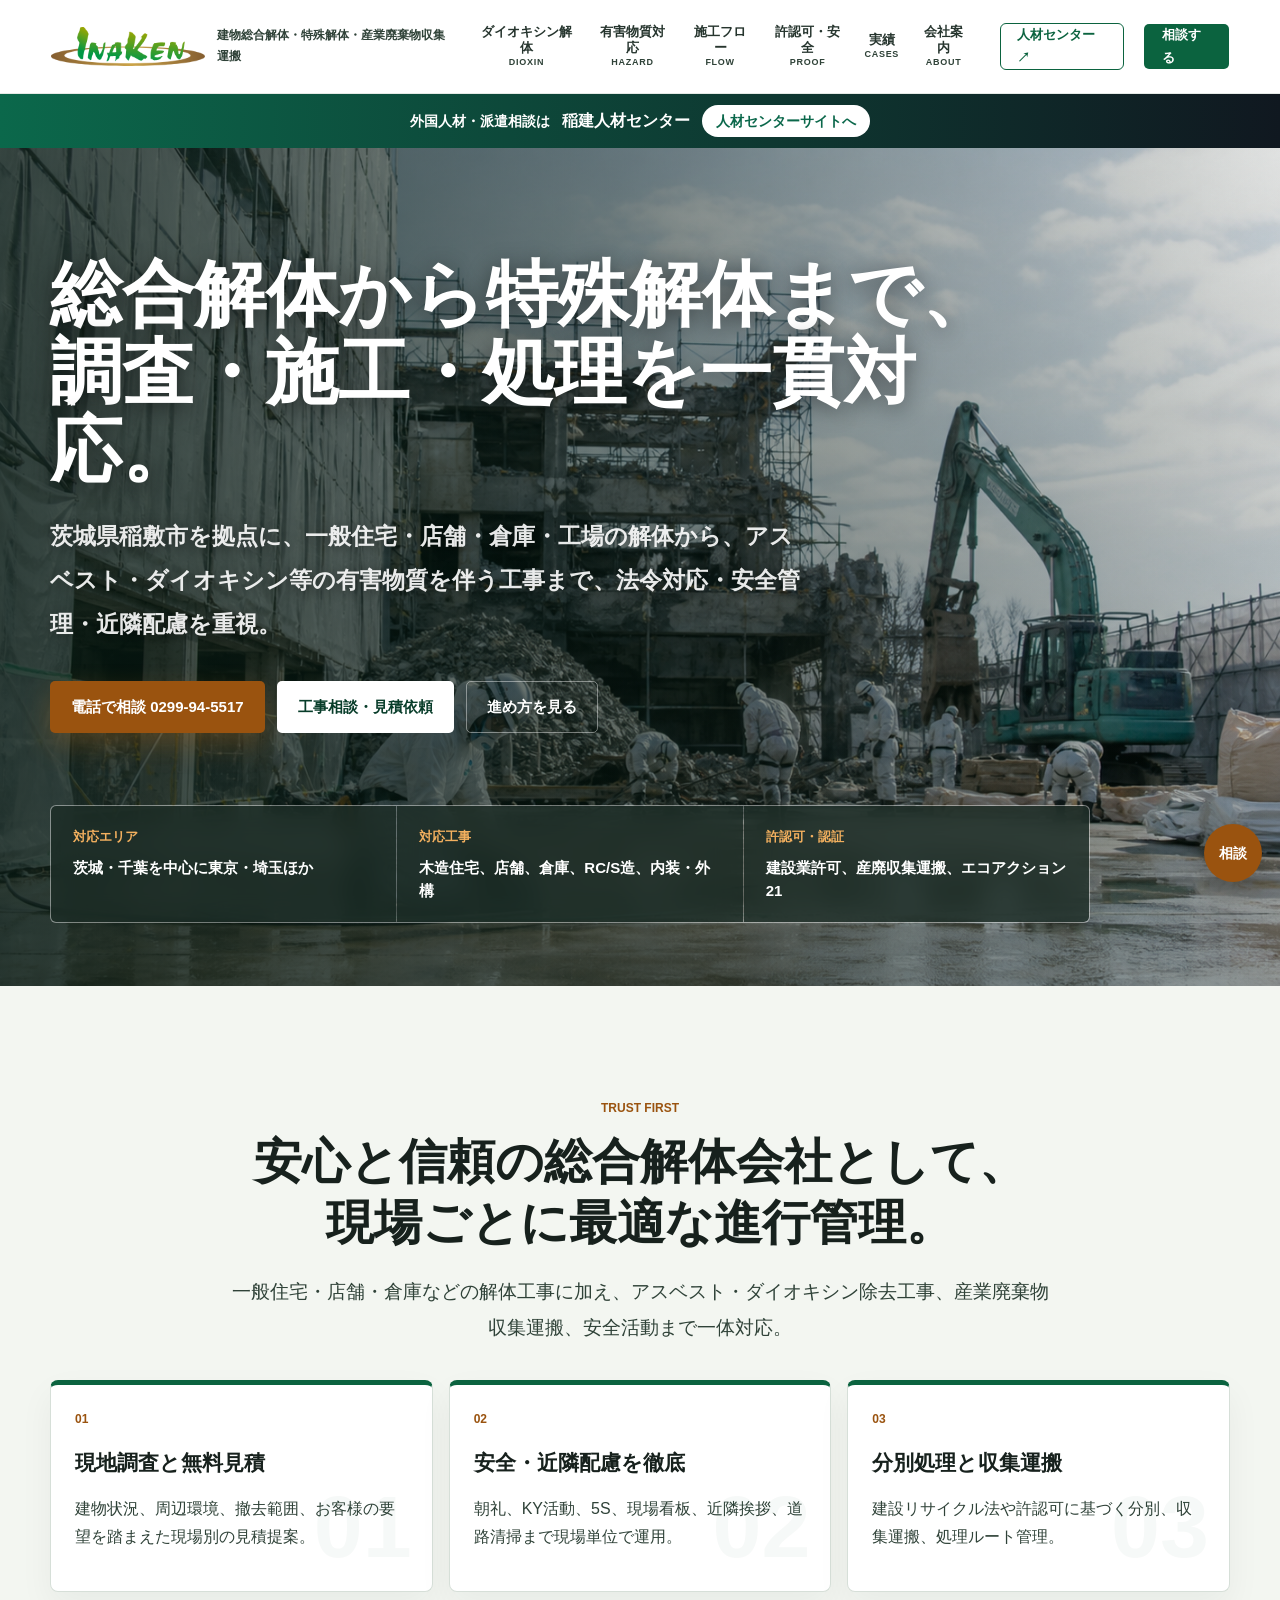
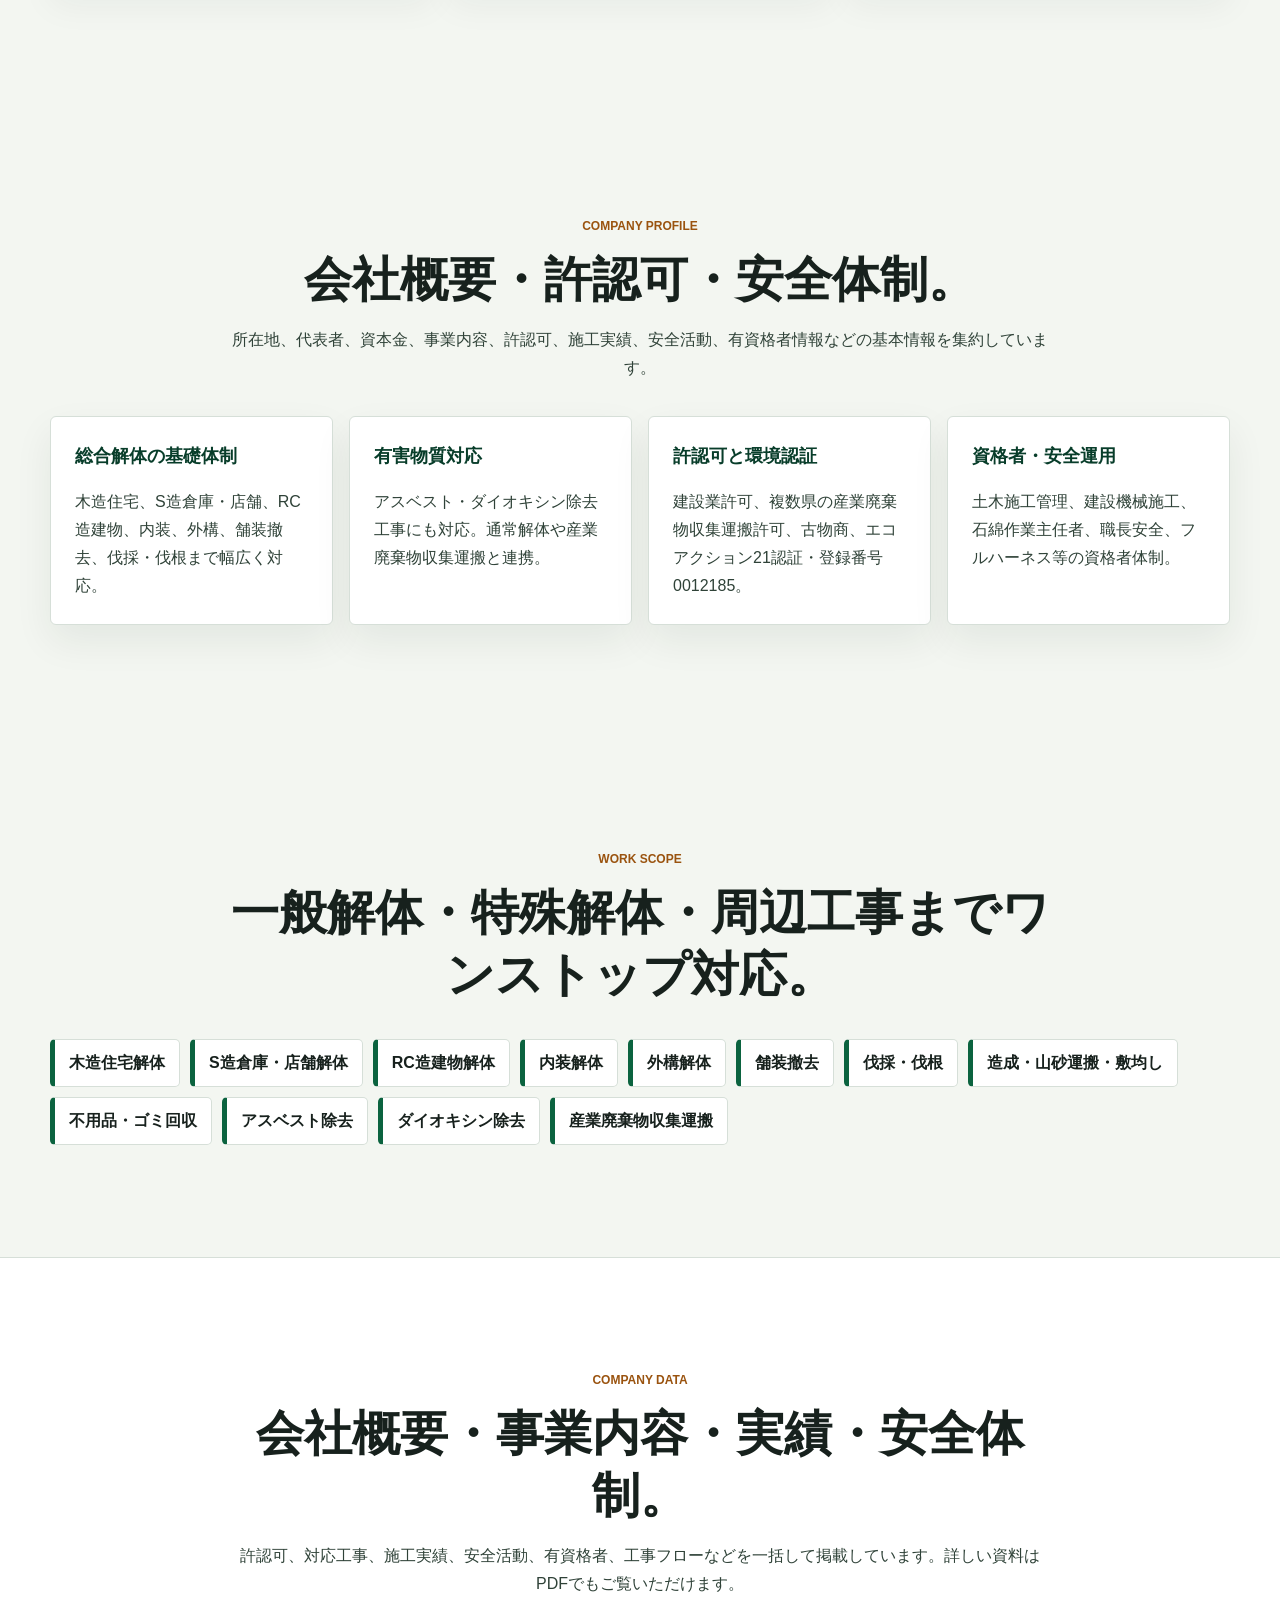
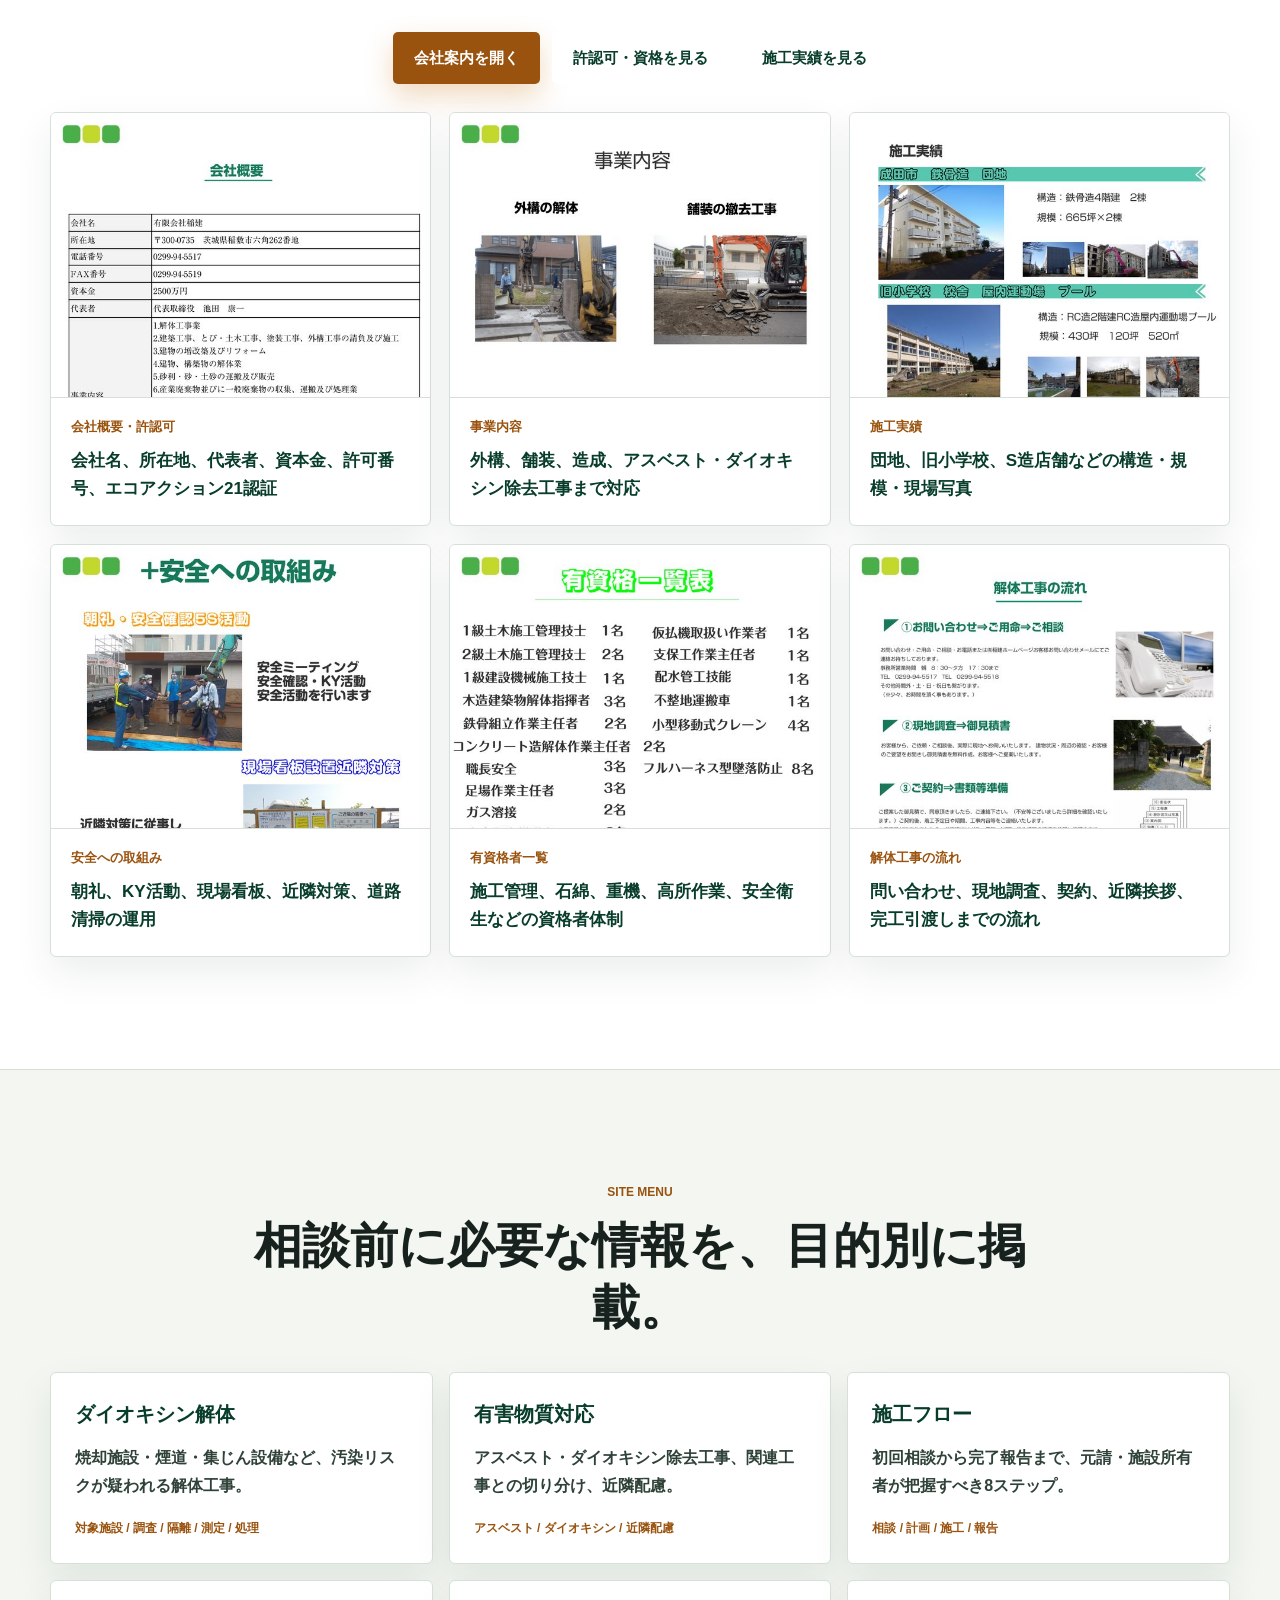
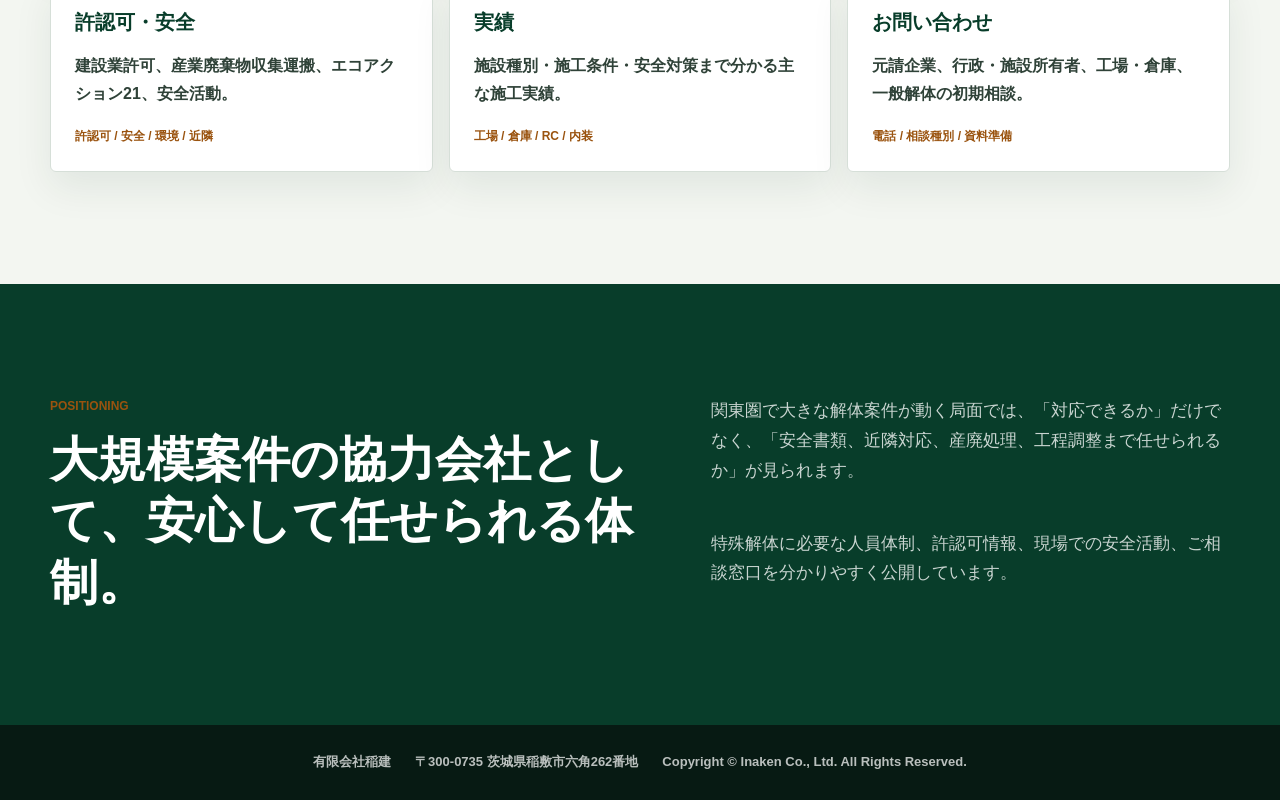
==== commit 486758dd: "feat: add independent company profile page (about.html) and update navigation menu" ====
--- a/index.html
+++ b/index.html
@@ -1,4 +1,5 @@
 <!doctype html>
+<!-- Version: v1.3.33 -->
 <html lang="ja">
   <head>
     <meta charset="utf-8">
@@ -29,6 +30,7 @@
         <a href="process.html"><span>施工フロー</span><small>FLOW</small></a>
         <a href="proof.html"><span>許認可・安全</span><small>PROOF</small></a>
         <a href="cases.html"><span>実績</span><small>CASES</small></a>
+        <a href="about.html"><span>会社案内</span><small>ABOUT</small></a>
         <a class="nav-link-special" href="https://yuji37.github.io/hr-inaken/index.html">人材センター ↗</a>
         <a class="nav-cta" href="contact.html">相談する</a>
       </nav>
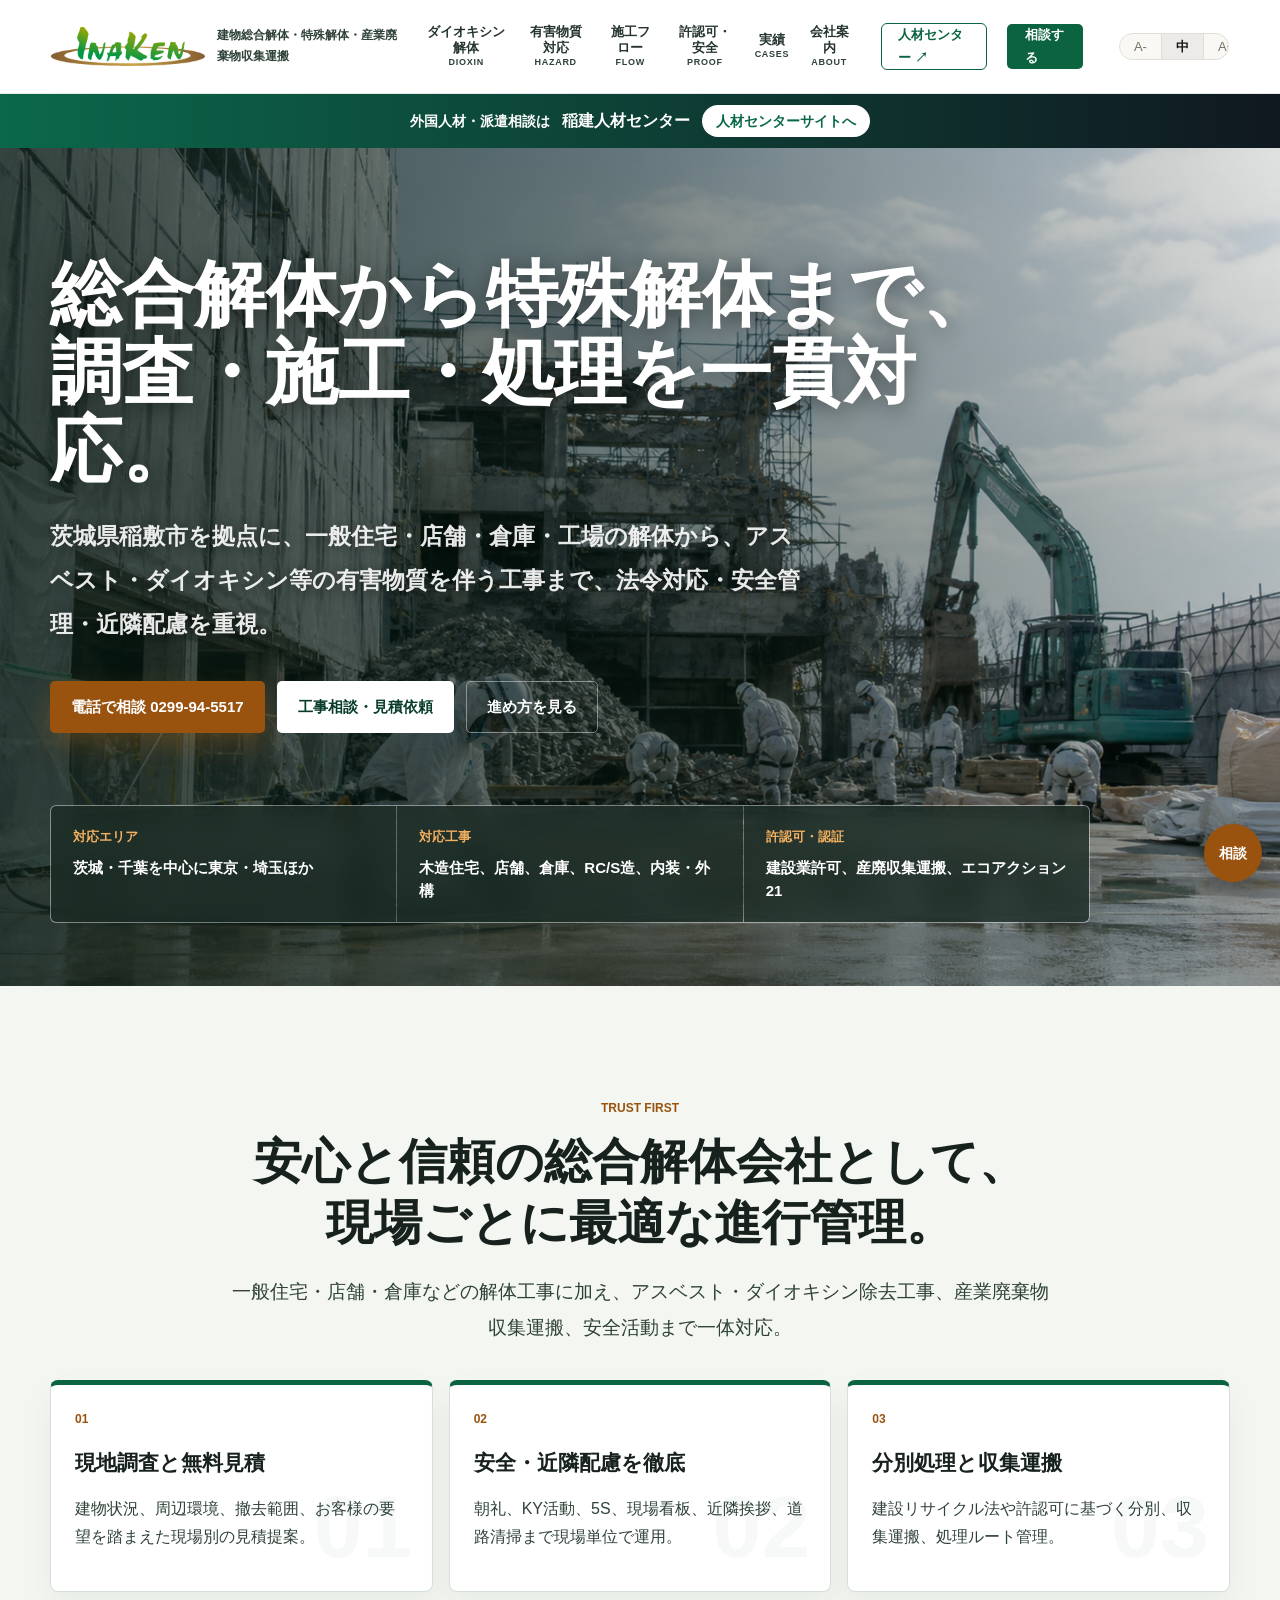
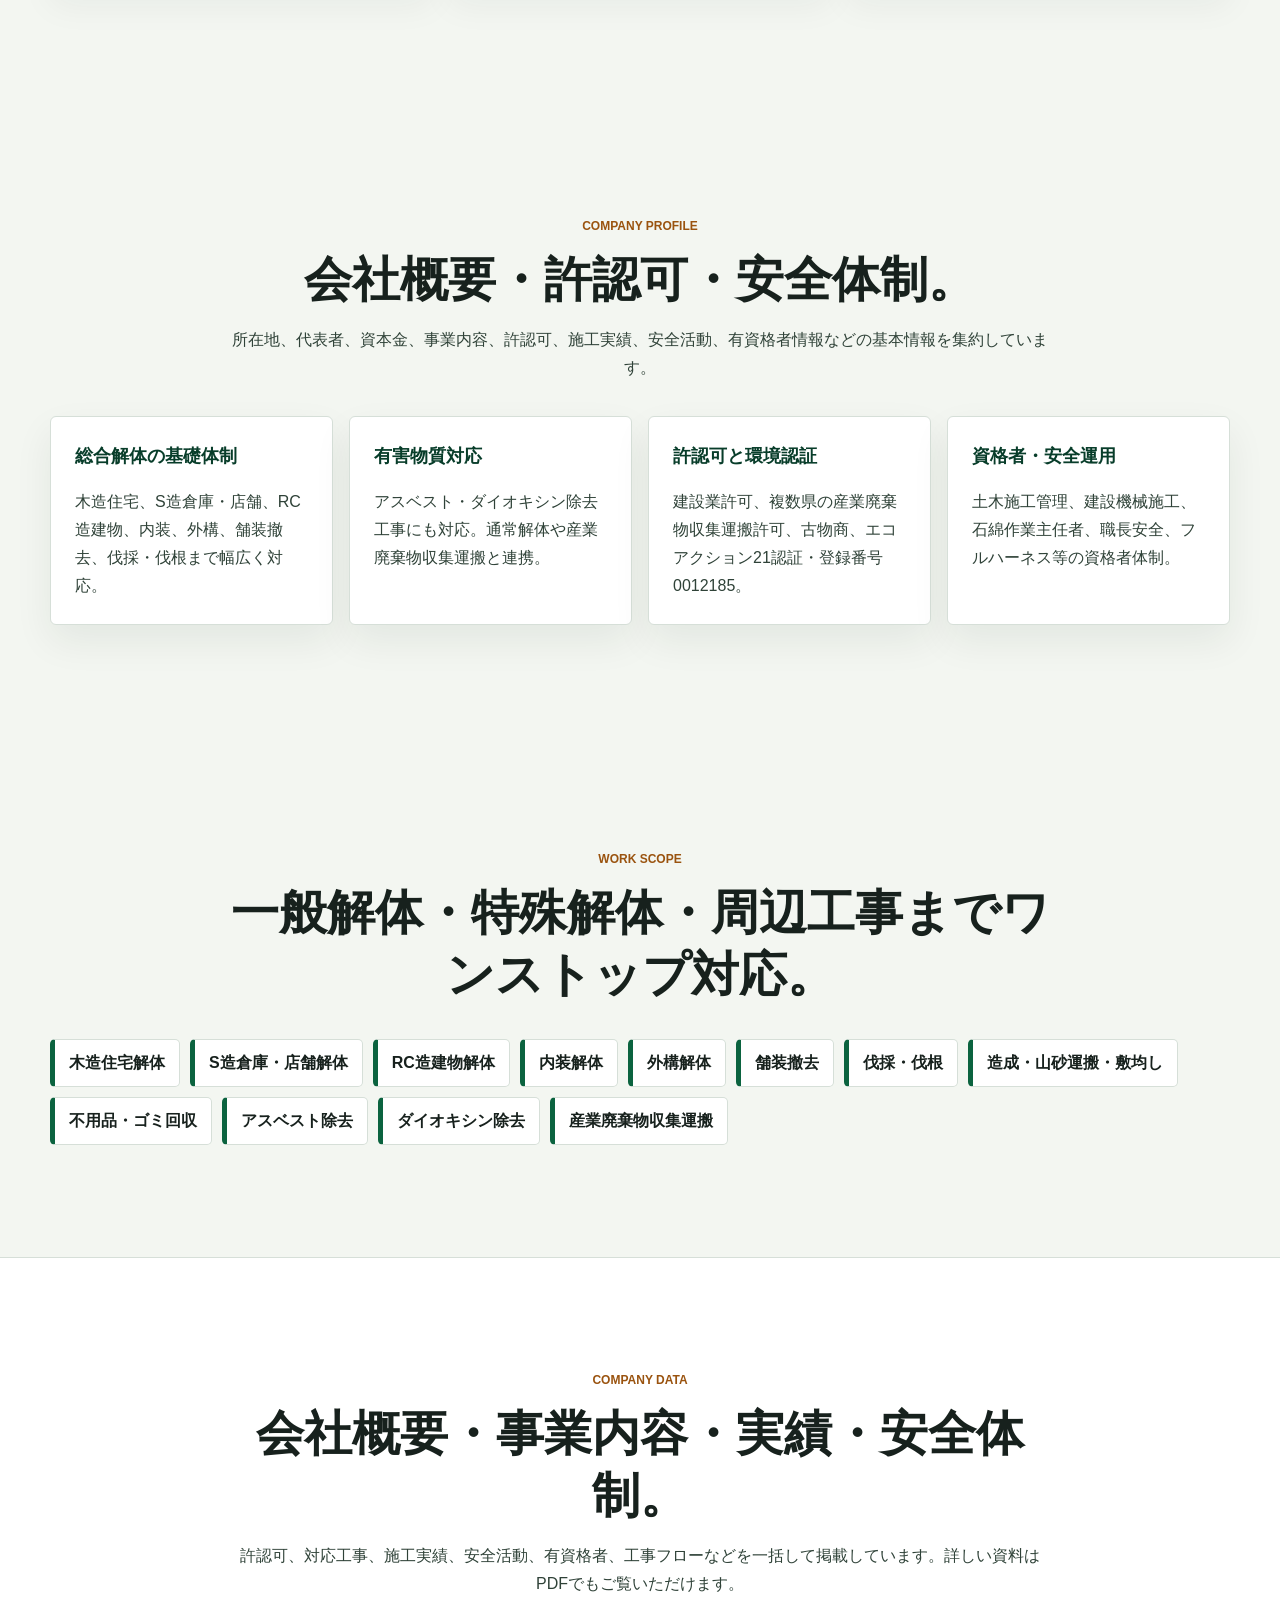
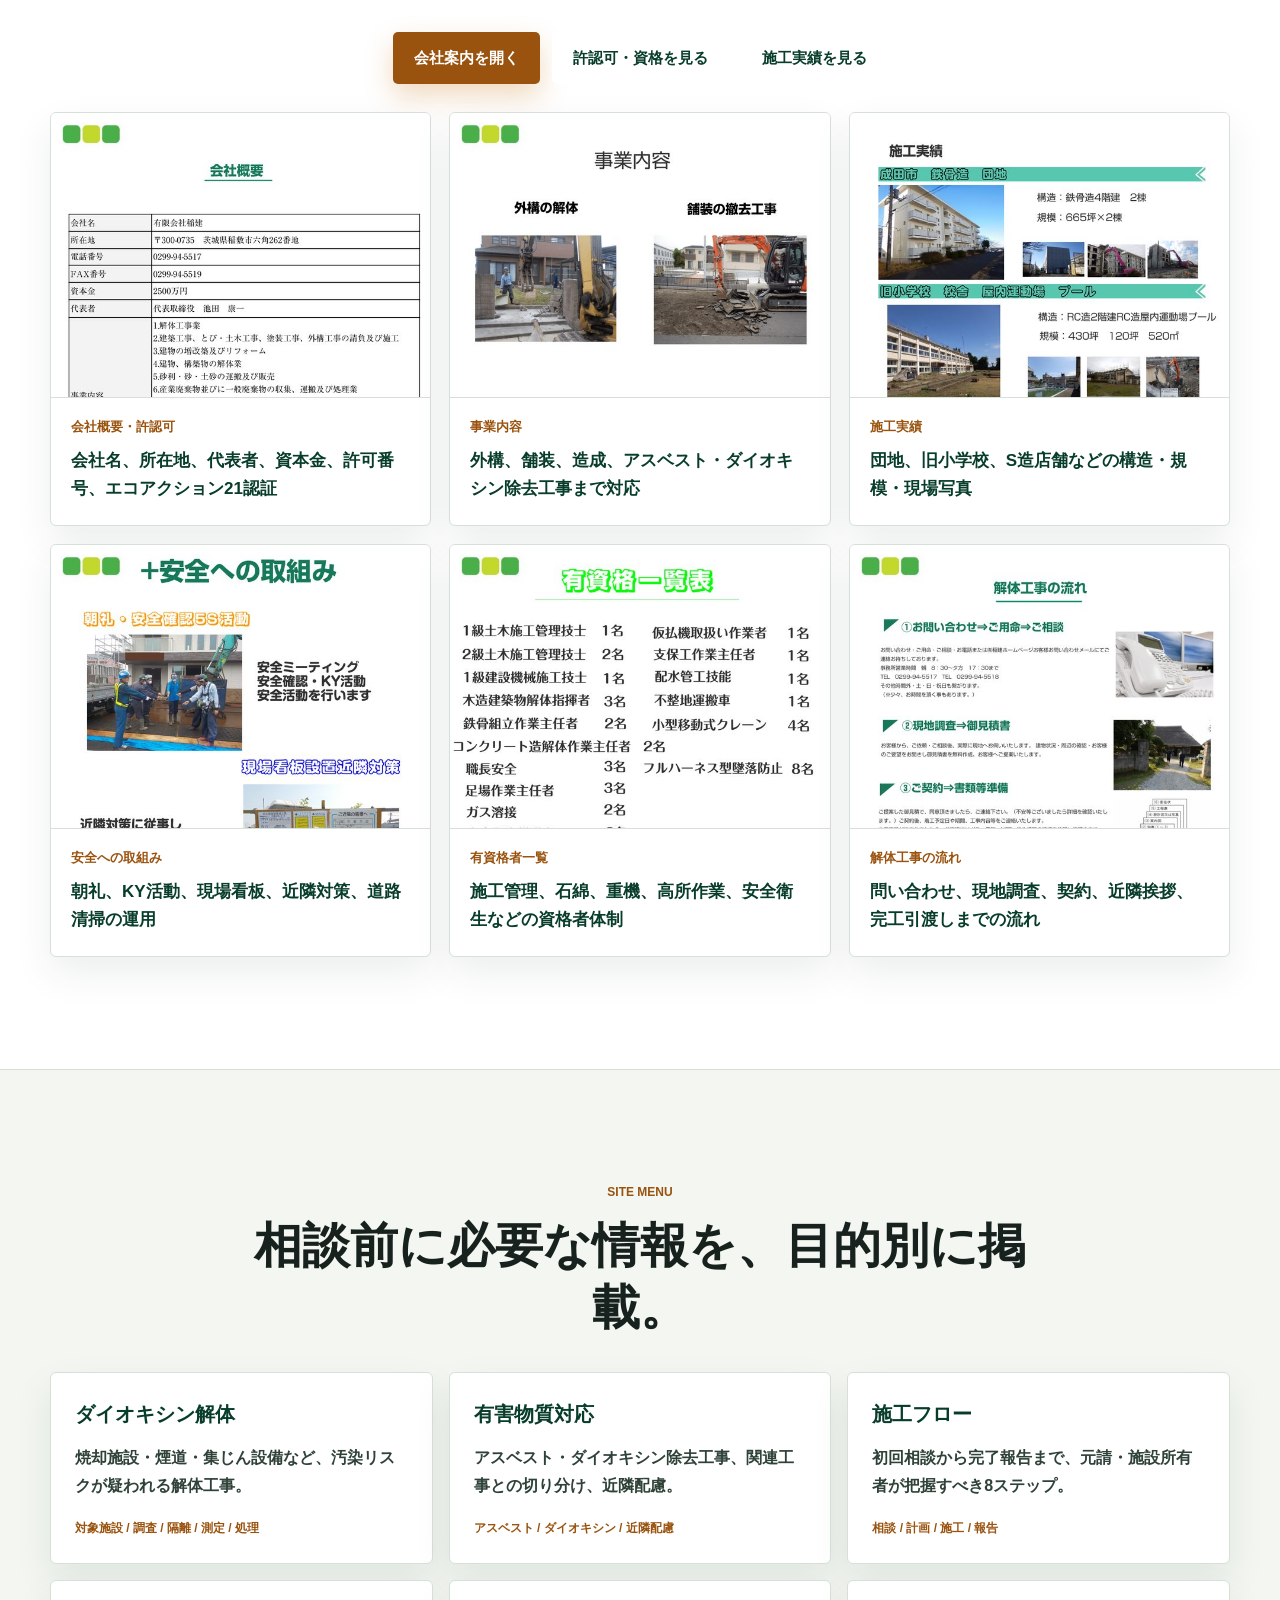
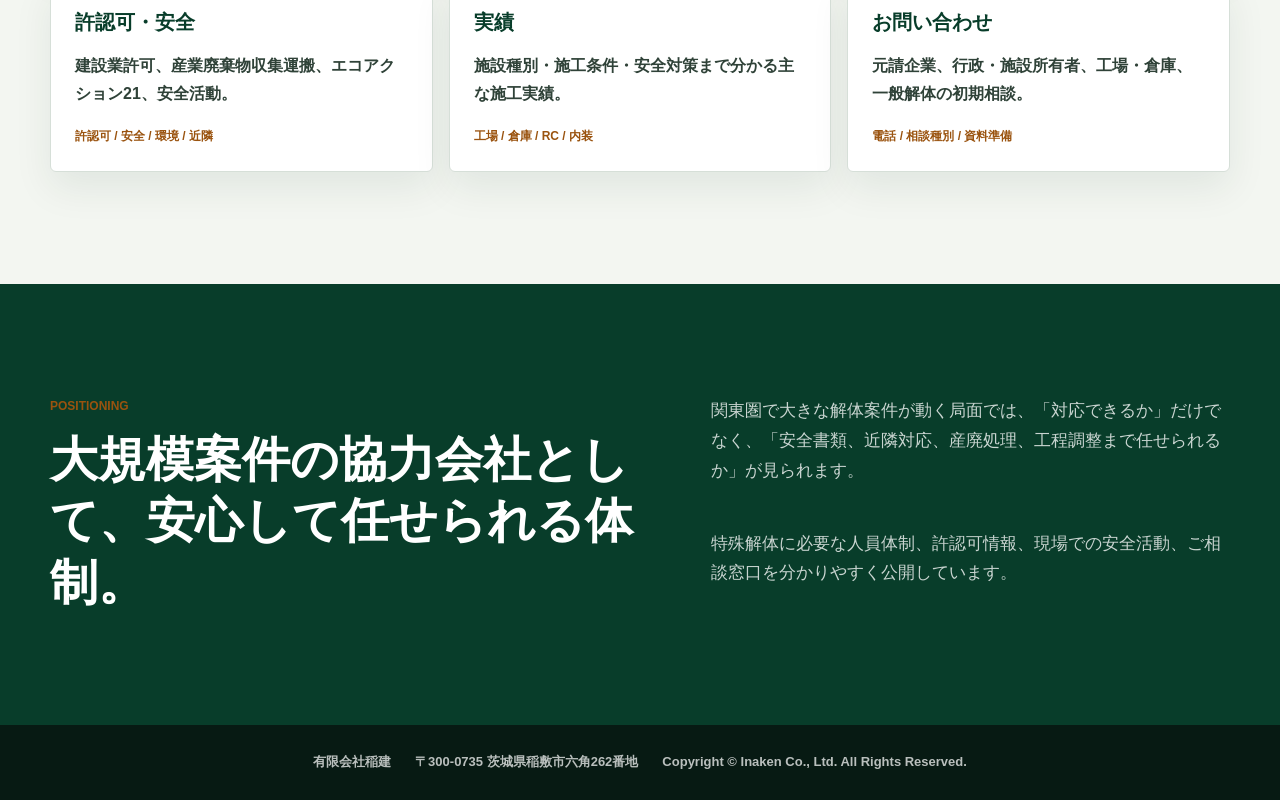
==== commit 85251874: "feat: restore font size control UI and styles across all pages" ====
--- a/index.html
+++ b/index.html
@@ -1,5 +1,5 @@
 <!doctype html>
-<!-- Version: v1.3.33 -->
+<!-- Version: v1.3.34 -->
 <html lang="ja">
   <head>
     <meta charset="utf-8">
@@ -34,6 +34,11 @@
         <a class="nav-link-special" href="https://yuji37.github.io/hr-inaken/index.html">人材センター ↗</a>
         <a class="nav-cta" href="contact.html">相談する</a>
       </nav>
+      <div class="font-size-control" aria-label="文字サイズ調整">
+        <button type="button" class="font-size-btn" data-size="small" aria-label="文字サイズ小">A-</button>
+        <button type="button" class="font-size-btn is-active" data-size="medium" aria-label="文字サイズ中" aria-pressed="true">中</button>
+        <button type="button" class="font-size-btn" data-size="large" aria-label="文字サイズ大">A+</button>
+      </div>
     </header>
 
     <div class="site-switch site-switch-hr" aria-label="稲建人材センターへの案内">
--- a/styles_v1_3_27.css
+++ b/styles_v1_3_27.css
@@ -1523,3 +1523,67 @@
   }
   .site-switch a { width: 100%; justify-content: center; }
 }
+
+/* --- font-size-control スタイル (カプセル型) --- */
+.font-size-control {
+  display: inline-flex;
+  align-items: center;
+  gap: 0; /* 隙間なし */
+  background: #faf8f5; /* 非常に薄いベージュ */
+  padding: 0;
+  border-radius: 30px; /* カプセル型 */
+  border: 1px solid #e2ded5;
+  overflow: hidden;
+  margin-left: 12px;
+}
+
+.font-size-btn {
+  border: none;
+  background: transparent;
+  color: #767064; /* 少し落ち着いたカラー */
+  padding: 6px 14px;
+  cursor: pointer;
+  font-size: 0.8125rem; /* 13px */
+  font-weight: 500;
+  line-height: 1;
+  transition: all 0.15s ease;
+}
+
+/* ボタン間に縦の区切り線を引く */
+.font-size-btn:not(:first-child) {
+  border-left: 1px solid #e2ded5;
+  border-radius: 0;
+}
+
+.font-size-btn:hover {
+  background: rgba(0, 0, 0, 0.03);
+  color: #2c2924;
+}
+
+/* アクティブなボタンのスタイル */
+.font-size-btn.is-active {
+  font-weight: 800; /* 太字 */
+  color: #1a1815;   /* 濃い黒 */
+  background: rgba(0, 0, 0, 0.05); /* 微妙に背景を濃くする */
+}
+
+/* モバイル対応の調整 */
+@media (max-width: 900px) {
+  .font-size-control {
+    margin-right: 12px;
+  }
+}
+
+/* 追加: 配置の調整 */
+.site-nav {
+  margin-left: auto;
+}
+
+@media (max-width: 900px) {
+  .site-nav {
+    margin-left: 0;
+  }
+  .font-size-control {
+    margin-left: auto;
+  }
+}
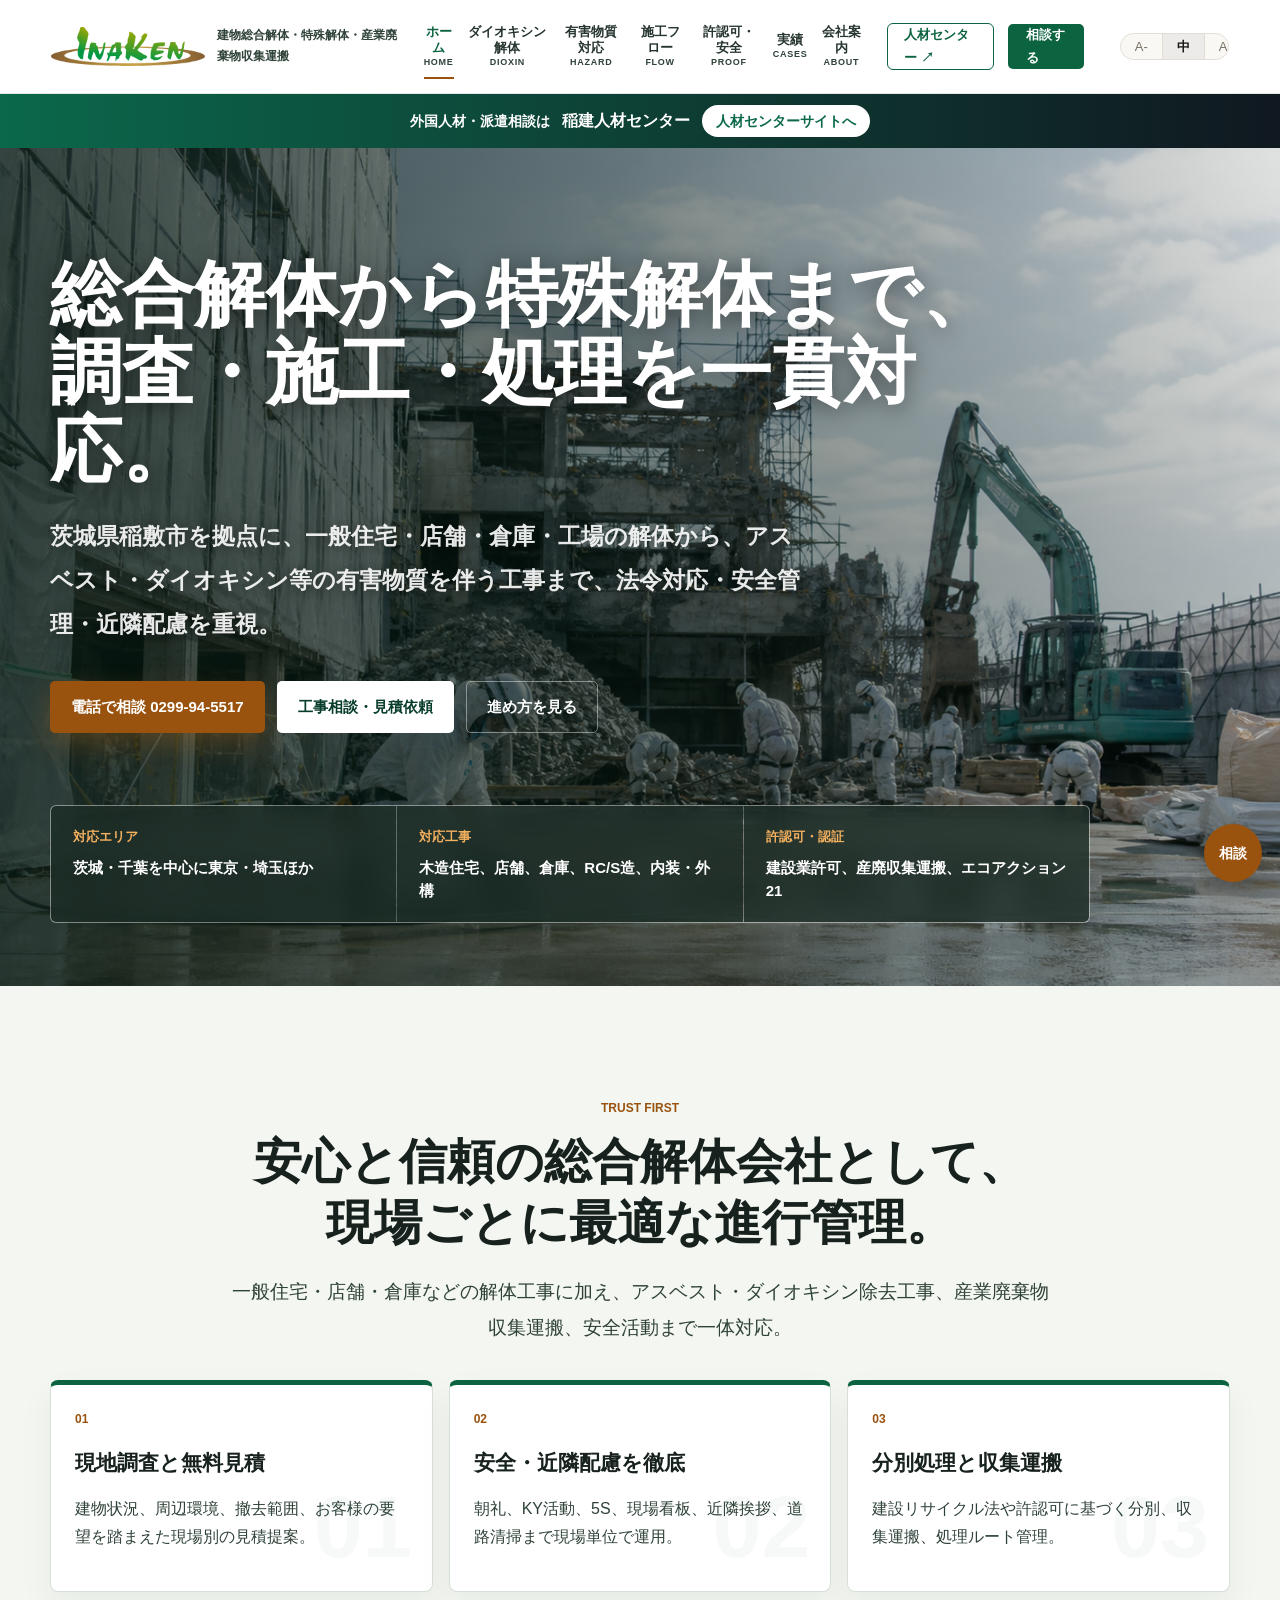
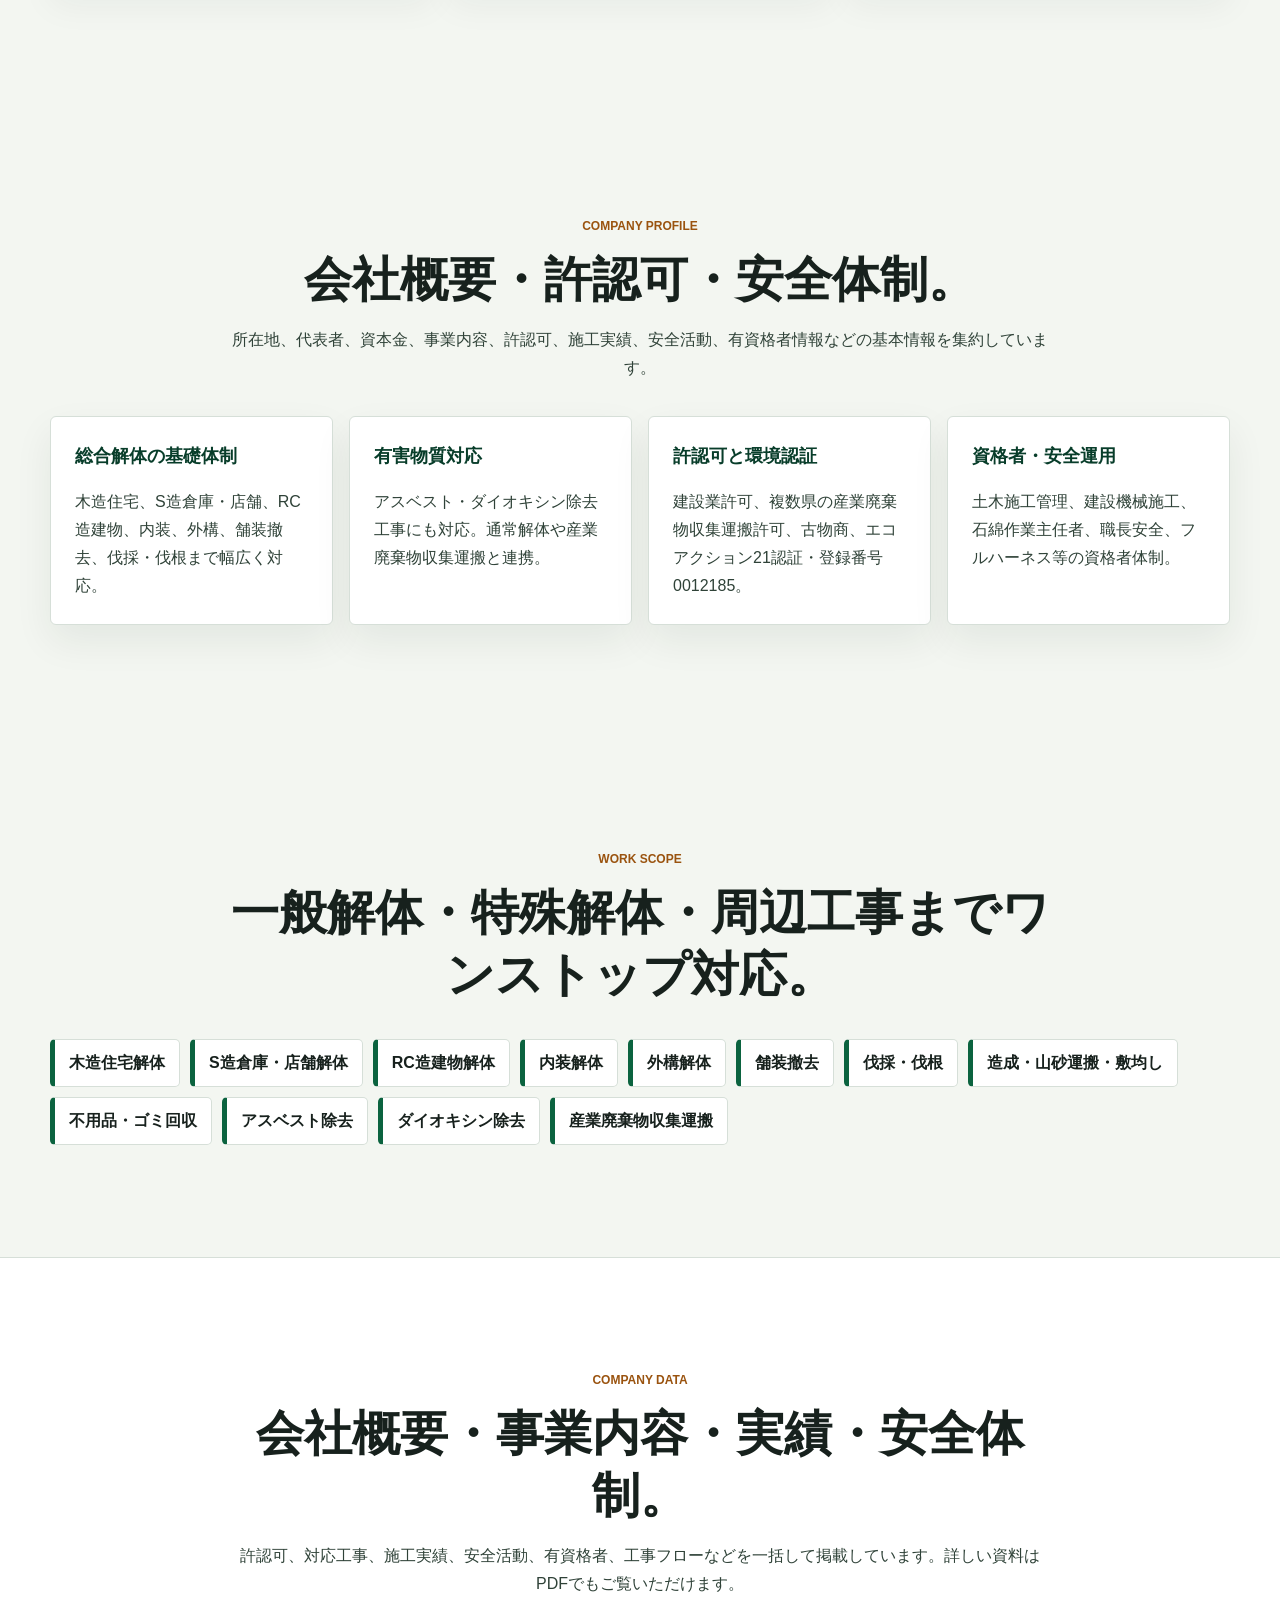
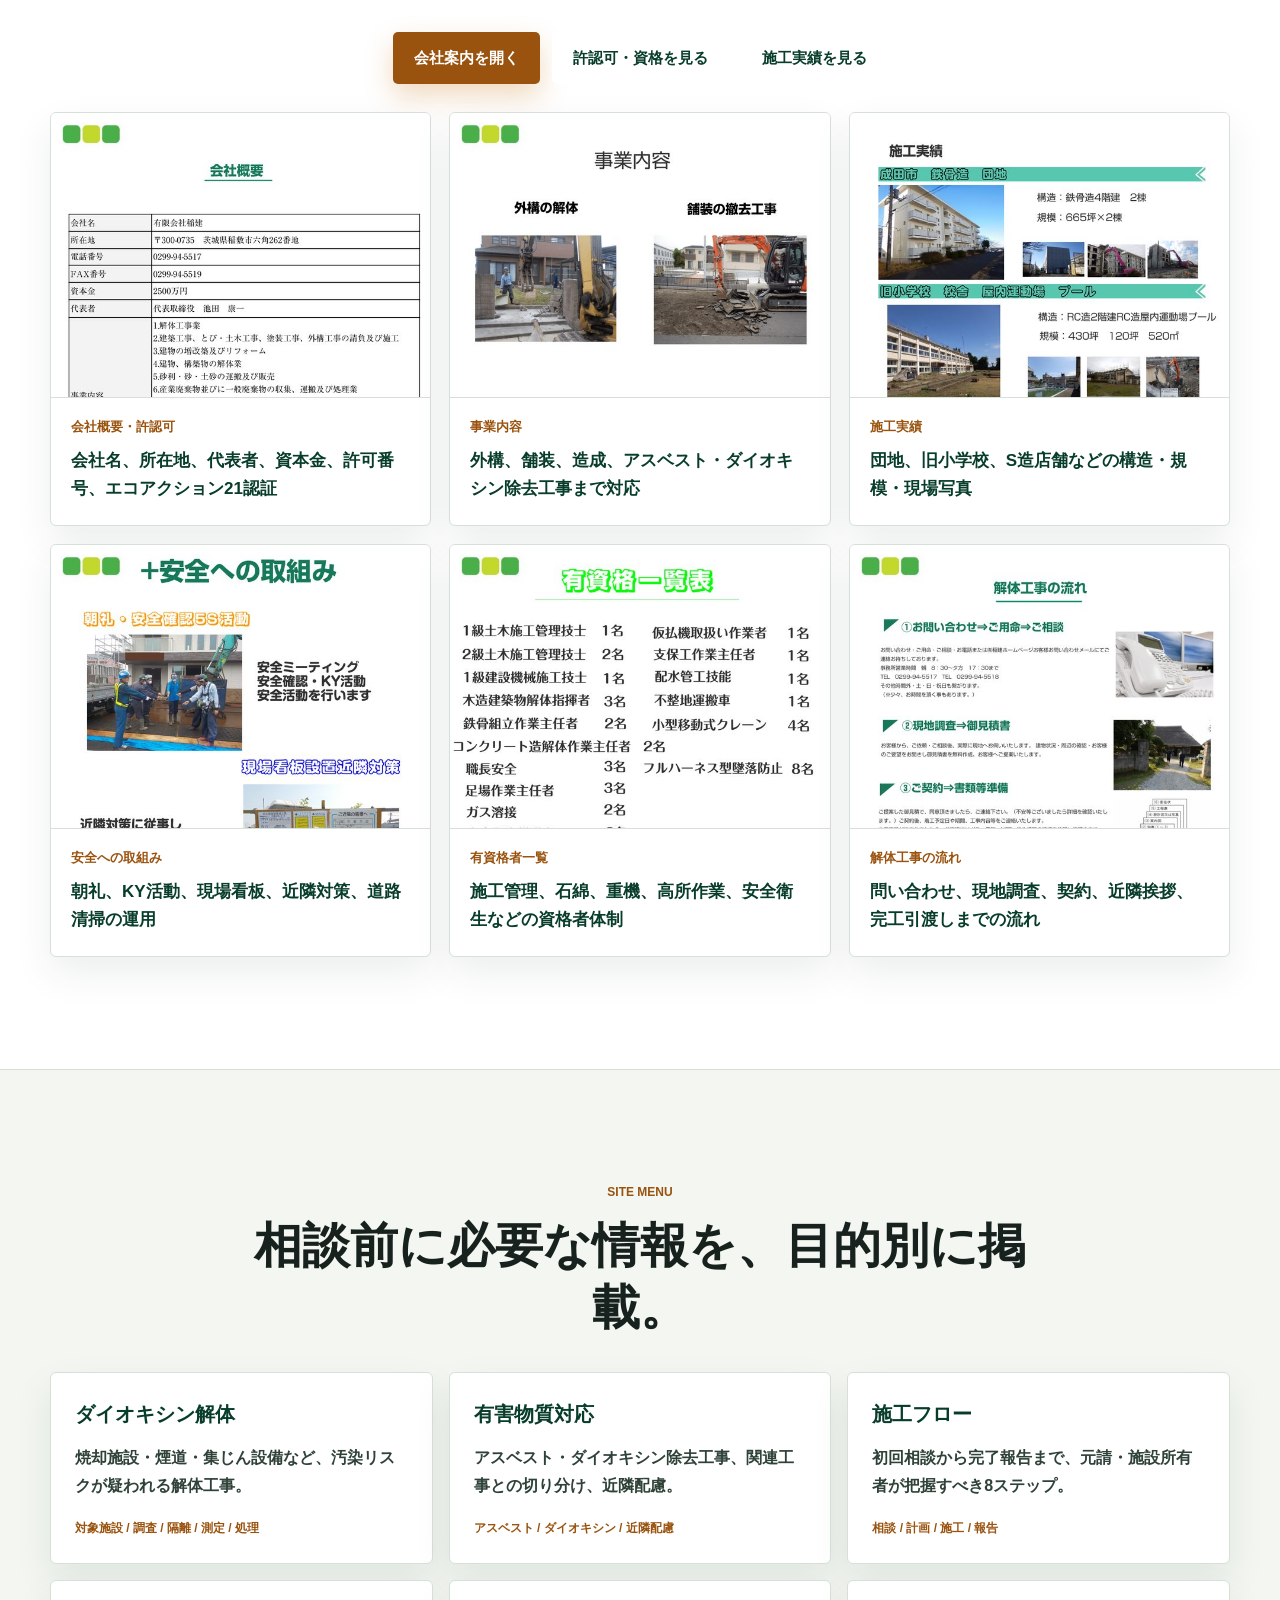
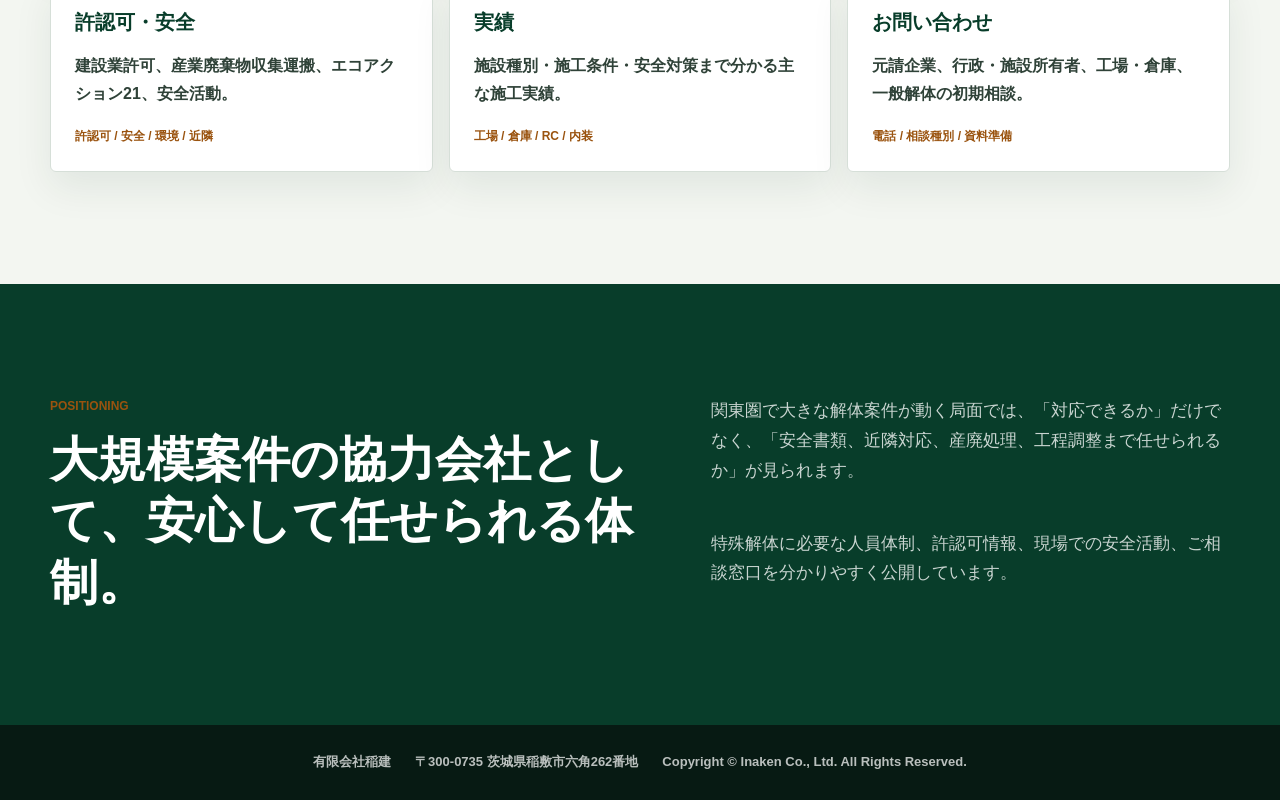
==== commit 9d7d0593: "feat: add Home link to navigation menu across all pages and adjust layout spacing (v1.3.37)" ====
--- a/index.html
+++ b/index.html
@@ -1,5 +1,5 @@
 <!doctype html>
-<!-- Version: v1.3.34 -->
+<!-- Version: v1.3.35 -->
 <html lang="ja">
   <head>
     <meta charset="utf-8">
@@ -25,6 +25,7 @@
       </a>
       <button class="nav-toggle" type="button" data-nav-toggle aria-label="メニューを開く"><span></span><span></span></button>
       <nav class="site-nav" data-nav>
+        <a class="is-active" href="index.html"><span>ホーム</span><small>HOME</small></a>
         <a href="dioxin.html"><span>ダイオキシン解体</span><small>DIOXIN</small></a>
         <a href="hazard.html"><span>有害物質対応</span><small>HAZARD</small></a>
         <a href="process.html"><span>施工フロー</span><small>FLOW</small></a>
--- a/styles_v1_3_27.css
+++ b/styles_v1_3_27.css
@@ -18,8 +18,14 @@
 }
 
 html {
+  font-size: 1rem;
+  transition: font-size 0.2s ease;
   scroll-behavior: smooth;
 }
+
+html.font-size-small { font-size: 0.875rem; }
+html.font-size-medium { font-size: 1rem; }
+html.font-size-large { font-size: 1.25rem; }
 
 body {
   margin: 0;
@@ -85,23 +91,23 @@
 }
 
 .brand-name {
-  font-size: 18px;
+  font-size: 1.125rem;
   font-weight: 800;
 }
 
 .brand-line {
   margin-top: -2px;
   color: var(--muted);
-  font-size: 12px;
+  font-size: 0.75rem;
   font-weight: 700;
 }
 
 .site-nav {
   display: flex;
   align-items: center;
-  gap: 20px;
+  gap: 14px;
   color: #26352e;
-  font-size: 13px;
+  font-size: 0.8125rem;
   font-weight: 800;
 }
 
@@ -118,7 +124,7 @@
 .site-nav a:not(.nav-link-special):not(.nav-cta) small {
   display: block;
   color: var(--muted);
-  font-size: 9px;
+  font-size: 0.5625rem;
   font-weight: 700;
   letter-spacing: .08em;
   text-transform: uppercase;
@@ -229,7 +235,7 @@
 .hero h1 {
   max-width: 980px;
   margin: 0;
-  font-size: clamp(42px, 6vw, 72px);
+  font-size: clamp(2.625rem, 6vw, 4.5rem);
   line-height: 1.08;
   font-weight: 900;
   text-shadow: 0 4px 22px rgba(0, 0, 0, 0.48);
@@ -239,7 +245,7 @@
   max-width: 760px;
   margin: 26px 0 0;
   color: rgba(255, 255, 255, 0.9);
-  font-size: clamp(18px, 2vw, 23px);
+  font-size: clamp(1.125rem, 2vw, 1.4375rem);
   line-height: 1.9;
   font-weight: 700;
   text-shadow: 0 2px 14px rgba(0, 0, 0, 0.48);
@@ -260,7 +266,7 @@
   padding: 12px 20px;
   border: 1px solid transparent;
   border-radius: 5px;
-  font-size: 15px;
+  font-size: 0.9375rem;
   font-weight: 900;
   cursor: pointer;
   transition: transform 160ms ease, box-shadow 160ms ease, background 160ms ease, border-color 160ms ease;
@@ -307,7 +313,7 @@
 .hero-assurance strong {
   display: block;
   color: #f3b05f;
-  font-size: 13px;
+  font-size: 0.8125rem;
   font-weight: 900;
 }
 
@@ -315,7 +321,7 @@
   display: block;
   margin-top: 7px;
   color: #fff;
-  font-size: 15px;
+  font-size: 0.9375rem;
   line-height: 1.55;
   font-weight: 800;
 }
@@ -340,7 +346,7 @@
 .page-hero h1,
 .contact h1 {
   margin: 0;
-  font-size: 54px;
+  font-size: 3.375rem;
   line-height: 1.18;
   font-weight: 900;
   text-shadow: 0 4px 22px rgba(0, 0, 0, 0.48);
@@ -350,7 +356,7 @@
   max-width: 760px;
   margin: 22px 0 0;
   color: rgba(255, 255, 255, 0.82);
-  font-size: 18px;
+  font-size: 1.125rem;
   font-weight: 700;
   text-shadow: 0 2px 14px rgba(0, 0, 0, 0.45);
 }
@@ -376,21 +382,21 @@
   display: block;
   margin-bottom: 12px;
   color: var(--amber);
-  font-size: 12px;
+  font-size: 0.75rem;
   font-weight: 900;
   text-transform: uppercase;
 }
 
 h2 {
   margin: 0;
-  font-size: 48px;
+  font-size: 3rem;
   line-height: 1.28;
   font-weight: 900;
 }
 
 h3 {
   margin: 0;
-  font-size: 21px;
+  font-size: 1.3125rem;
   line-height: 1.45;
 }
 
@@ -419,7 +425,7 @@
 
 .lead-panel p {
   margin-bottom: 0;
-  font-size: 17px;
+  font-size: 1.0625rem;
 }
 
 .scope-list,
@@ -477,7 +483,7 @@
 .overview-grid strong {
   display: block;
   color: var(--green-dark);
-  font-size: 20px;
+  font-size: 1.25rem;
   font-weight: 900;
 }
 
@@ -492,7 +498,7 @@
   display: block;
   margin-top: 18px;
   color: var(--amber);
-  font-size: 12px;
+  font-size: 0.75rem;
   font-style: normal;
   font-weight: 900;
 }
@@ -500,7 +506,7 @@
 .narrative .section-heading p {
   max-width: 880px;
   margin: 20px auto 0;
-  font-size: 19px;
+  font-size: 1.1875rem;
   line-height: 1.9;
 }
 
@@ -615,7 +621,7 @@
 .notice-panel strong {
   display: block;
   color: var(--green-dark);
-  font-size: 18px;
+  font-size: 1.125rem;
   font-weight: 900;
 }
 
@@ -643,7 +649,7 @@
   background: var(--green-soft);
   color: var(--green-dark);
   border-radius: 5px;
-  font-size: 12px;
+  font-size: 0.75rem;
   font-weight: 900;
 }
 
@@ -723,7 +729,7 @@
   display: block;
   padding: 18px 20px 0;
   color: var(--amber);
-  font-size: 13px;
+  font-size: 0.8125rem;
   font-weight: 900;
 }
 
@@ -731,7 +737,7 @@
   display: block;
   padding: 8px 20px 22px;
   color: var(--green-dark);
-  font-size: 17px;
+  font-size: 1.0625rem;
   line-height: 1.65;
   font-weight: 900;
 }
@@ -743,7 +749,7 @@
   display: block;
   margin-bottom: 18px;
   color: var(--amber);
-  font-size: 12px;
+  font-size: 0.75rem;
   font-weight: 900;
 }
 
@@ -795,7 +801,7 @@
 .text-stack p {
   margin: 0;
   color: rgba(255, 255, 255, 0.78);
-  font-size: 17px;
+  font-size: 1.0625rem;
 }
 
 .split-band.light .text-stack p {
@@ -805,7 +811,7 @@
 .detail-section .section-heading p {
   max-width: 780px;
   margin: 18px auto 0;
-  font-size: 19px;
+  font-size: 1.1875rem;
   line-height: 1.9;
 }
 
@@ -910,7 +916,7 @@
 .service-grid h2,
 .timeline h2,
 .case-card h2 {
-  font-size: 21px;
+  font-size: 1.3125rem;
   line-height: 1.45;
 }
 
@@ -950,7 +956,7 @@
   display: block;
   margin-bottom: 24px;
   color: var(--amber);
-  font-size: 13px;
+  font-size: 0.8125rem;
   font-weight: 900;
 }
 
@@ -1013,7 +1019,7 @@
 .cert-mark strong {
   display: block;
   color: var(--green);
-  font-size: 56px;
+  font-size: 3.5rem;
   line-height: 1;
   font-weight: 900;
 }
@@ -1022,7 +1028,7 @@
   display: block;
   margin-top: 14px;
   color: var(--muted);
-  font-size: 15px;
+  font-size: 0.9375rem;
   line-height: 1.6;
   font-weight: 900;
 }
@@ -1061,7 +1067,7 @@
   display: block;
   margin-top: 18px;
   color: var(--green);
-  font-size: 13px;
+  font-size: 0.8125rem;
   font-weight: 900;
 }
 
@@ -1070,7 +1076,7 @@
 }
 
 .company-main p {
-  font-size: 17px;
+  font-size: 1.0625rem;
 }
 
 .contact {
@@ -1096,7 +1102,7 @@
 .phone-link {
   display: block;
   margin-top: 28px;
-  font-size: 54px;
+  font-size: 3.375rem;
   line-height: 1.1;
   font-weight: 900;
 }
@@ -1107,7 +1113,7 @@
   width: fit-content;
   margin-top: 12px;
   color: #fff;
-  font-size: clamp(18px, 2vw, 23px);
+  font-size: clamp(1.125rem, 2vw, 1.4375rem);
   font-weight: 900;
   text-decoration: underline;
   text-decoration-thickness: 2px;
@@ -1135,7 +1141,7 @@
   display: grid;
   gap: 7px;
   color: #26352e;
-  font-size: 14px;
+  font-size: 0.875rem;
   font-weight: 900;
 }
 
@@ -1148,7 +1154,7 @@
   background: #fbfcfb;
   color: var(--ink);
   padding: 12px 13px;
-  font-size: 15px;
+  font-size: 0.9375rem;
 }
 
 .contact-form textarea {
@@ -1170,7 +1176,7 @@
   padding: 26px 18px;
   background: #071a13;
   color: rgba(255, 255, 255, 0.72);
-  font-size: 13px;
+  font-size: 0.8125rem;
   font-weight: 700;
 }
 
@@ -1187,7 +1193,7 @@
   color: #fff;
   border-radius: 50%;
   box-shadow: 0 14px 32px rgba(33, 23, 11, 0.28);
-  font-size: 14px;
+  font-size: 0.875rem;
   font-weight: 900;
 }
 
@@ -1205,7 +1211,7 @@
   background: var(--green-dark);
   color: #fff;
   box-shadow: 0 14px 32px rgba(6, 29, 20, 0.32);
-  font-size: 24px;
+  font-size: 1.5rem;
   font-weight: 900;
   line-height: 1;
   cursor: pointer;
@@ -1220,11 +1226,14 @@
   transform: translateY(0);
 }
 
+@media (max-width: 1120px) {
+  .site-nav {
+    gap: 8px;
+    font-size: 0.75rem;
+  }
+}
+
 @media (max-width: 1040px) {
-  .site-nav {
-    gap: 11px;
-    font-size: 13px;
-  }
 
   .service-grid,
   .timeline,
@@ -1289,20 +1298,20 @@
   }
 
   .hero h1 {
-    font-size: 52px;
+    font-size: 3.25rem;
   }
 
   .hero p {
-    font-size: 19px;
+    font-size: 1.1875rem;
   }
 
   h2 {
-    font-size: 38px;
+    font-size: 2.375rem;
   }
 
   .page-hero h1,
   .contact h1 {
-    font-size: 40px;
+    font-size: 2.5rem;
   }
 
   .hero-assurance,
@@ -1347,20 +1356,20 @@
   }
 
   .hero h1 {
-    font-size: 37px;
+    font-size: 2.3125rem;
   }
 
   .hero p {
-    font-size: 17px;
+    font-size: 1.0625rem;
     line-height: 1.75;
   }
 
   h2 {
-    font-size: 32px;
+    font-size: 2rem;
   }
 
   .phone-link {
-    font-size: 34px;
+    font-size: 2.125rem;
   }
 
   .button,
@@ -1434,7 +1443,7 @@
 
   .page-hero h1,
   .contact h1 {
-    font-size: 34px;
+    font-size: 2.125rem;
   }
 
   }
@@ -1474,7 +1483,7 @@
   border: 1.5px solid var(--green);
   border-radius: 6px;
   font-weight: 800;
-  font-size: 13px;
+  font-size: 0.8125rem;
   transition: all 0.2s ease;
   margin-left: 12px;
   text-decoration: none;
@@ -1494,12 +1503,12 @@
   padding: 11px 20px;
   color: #fff;
   background: linear-gradient(90deg, #0b684b, #101820);
-  font-size: 14px;
+  font-size: 0.875rem;
   font-weight: 700;
 }
 
 .site-switch strong {
-  font-size: 16px;
+  font-size: 1rem;
 }
 
 .site-switch a {
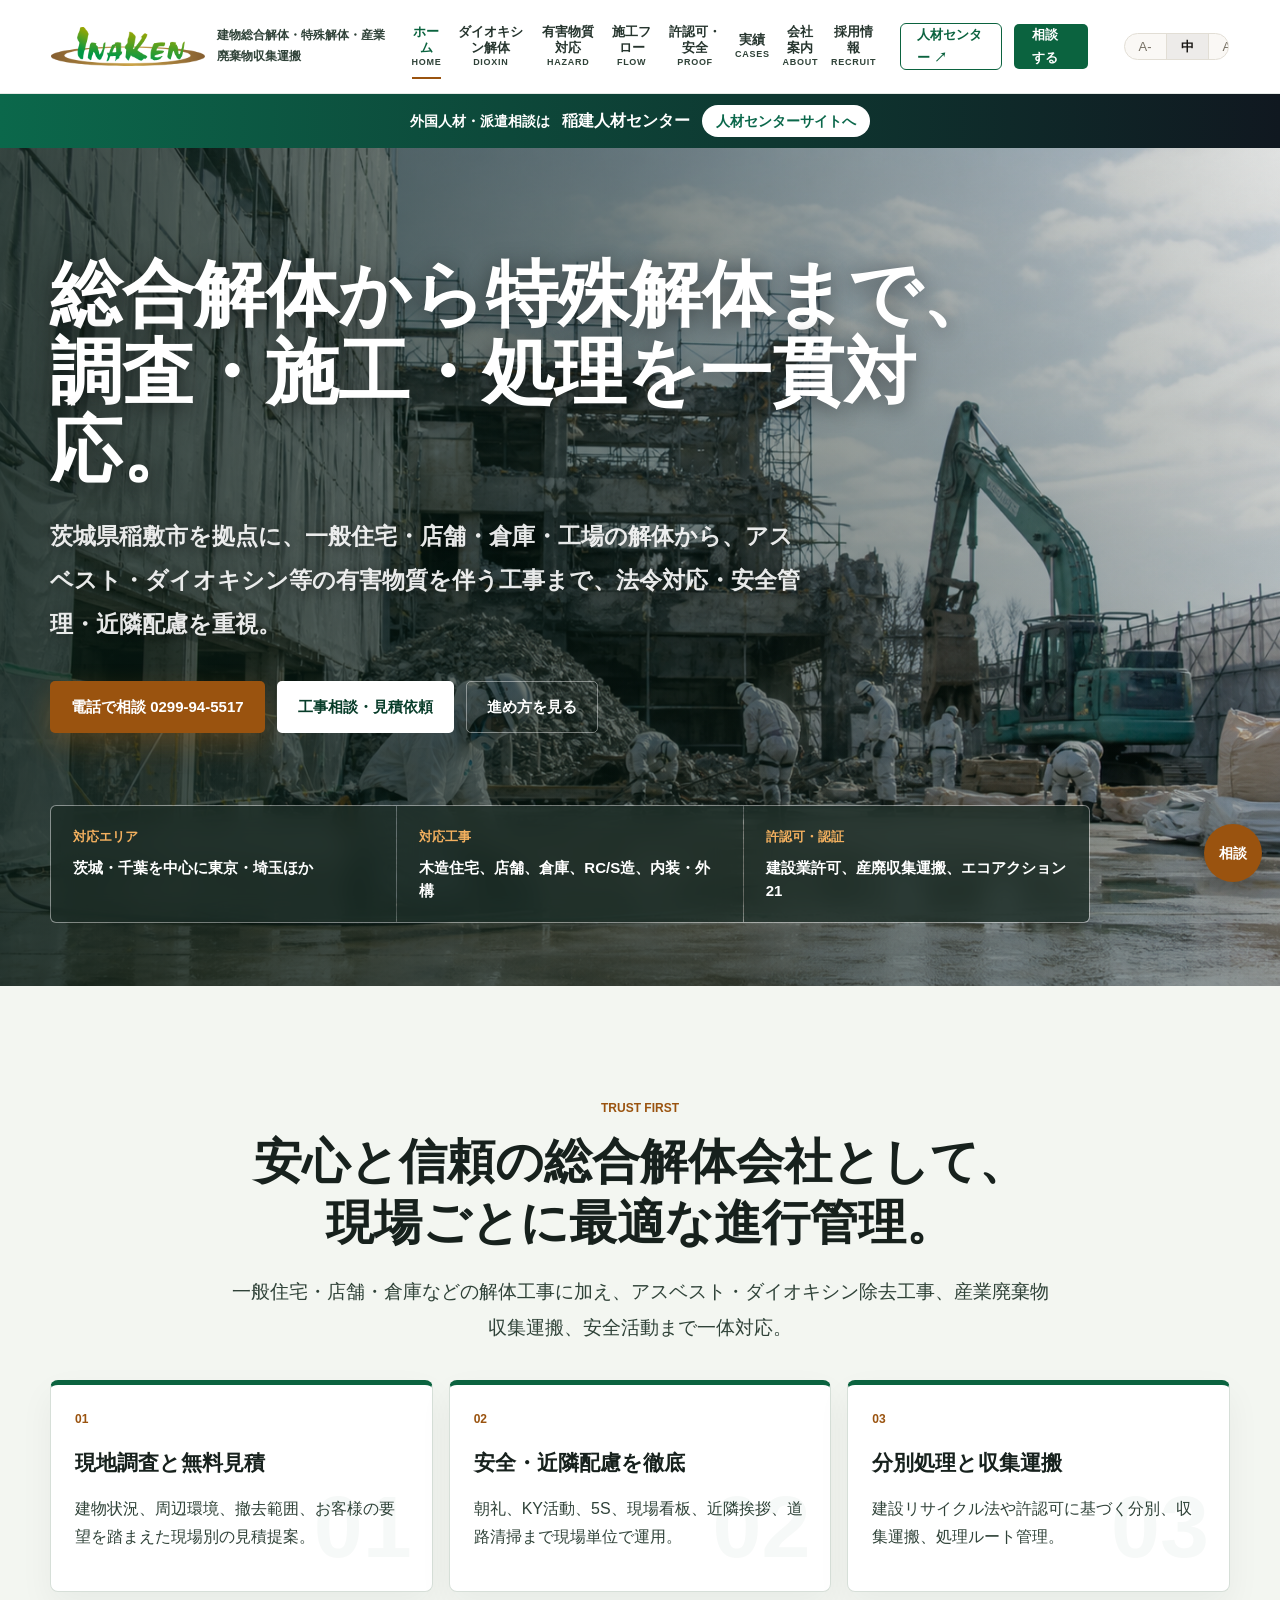
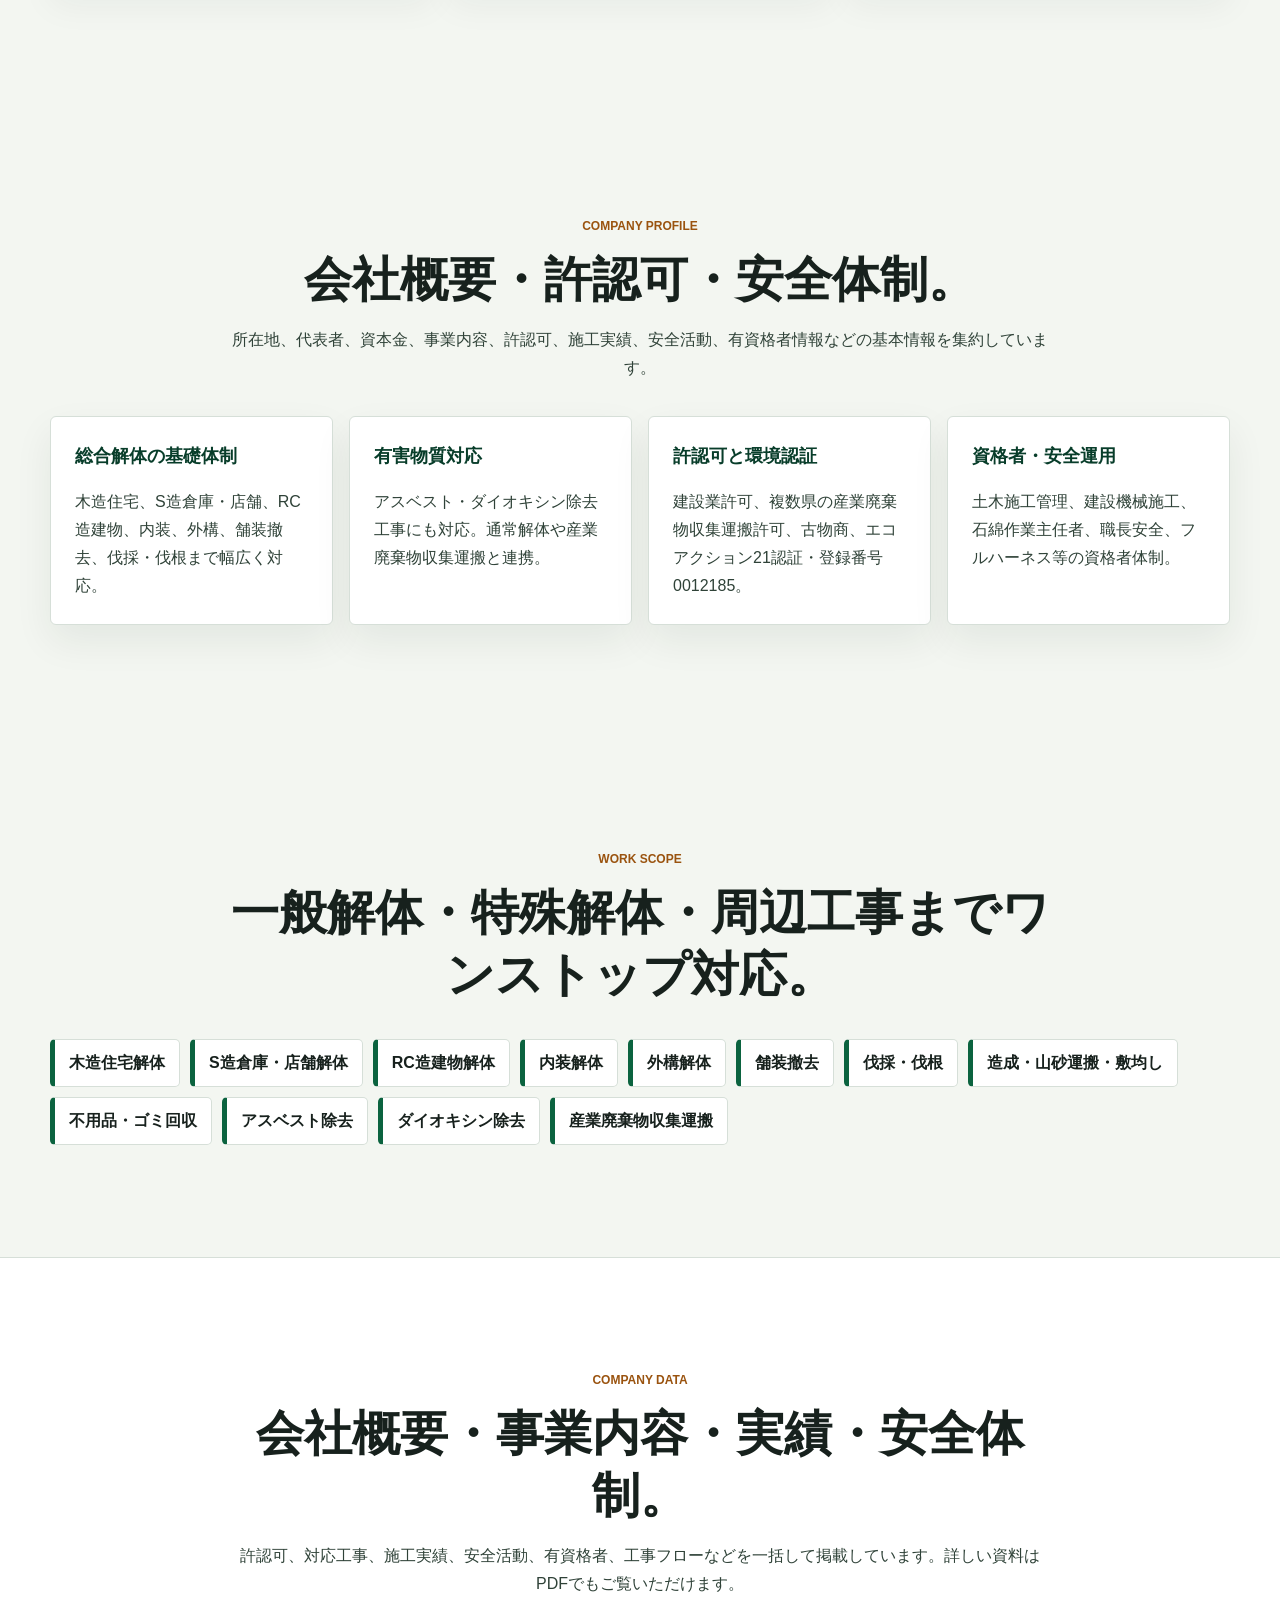
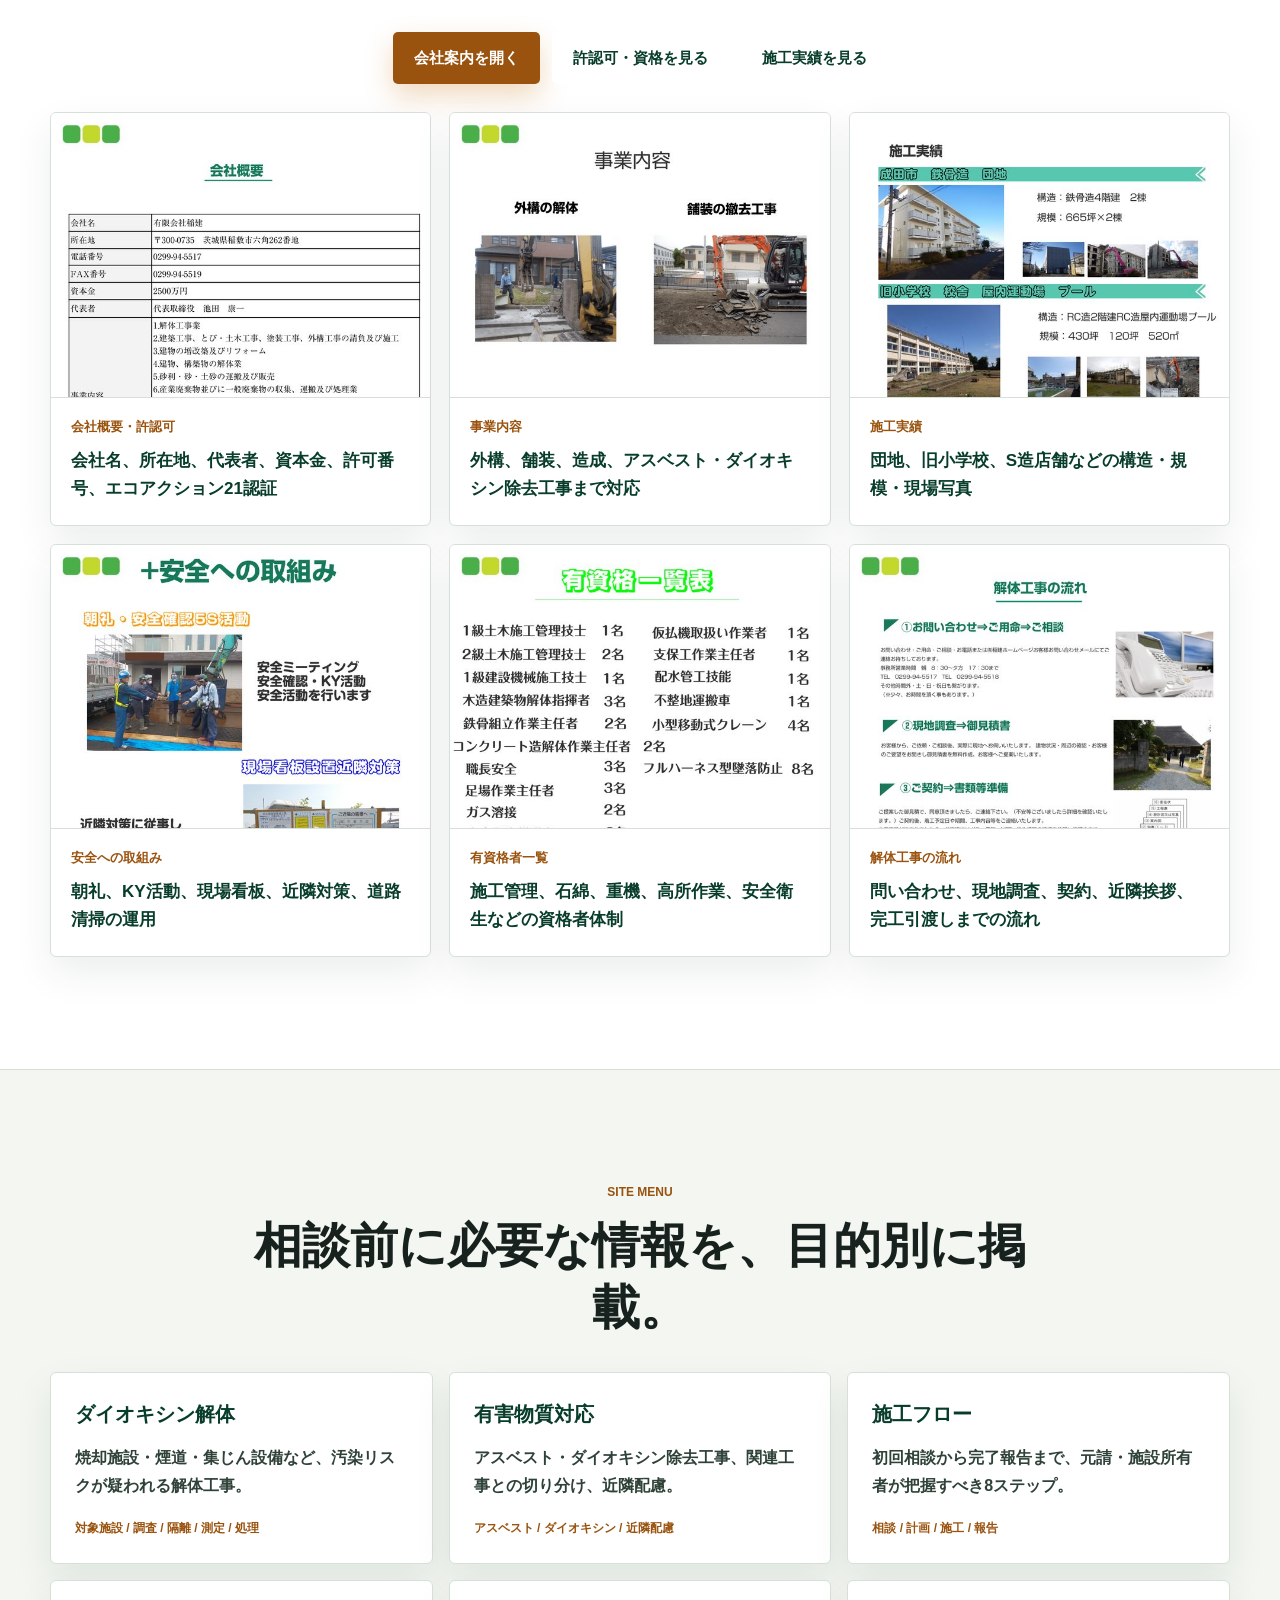
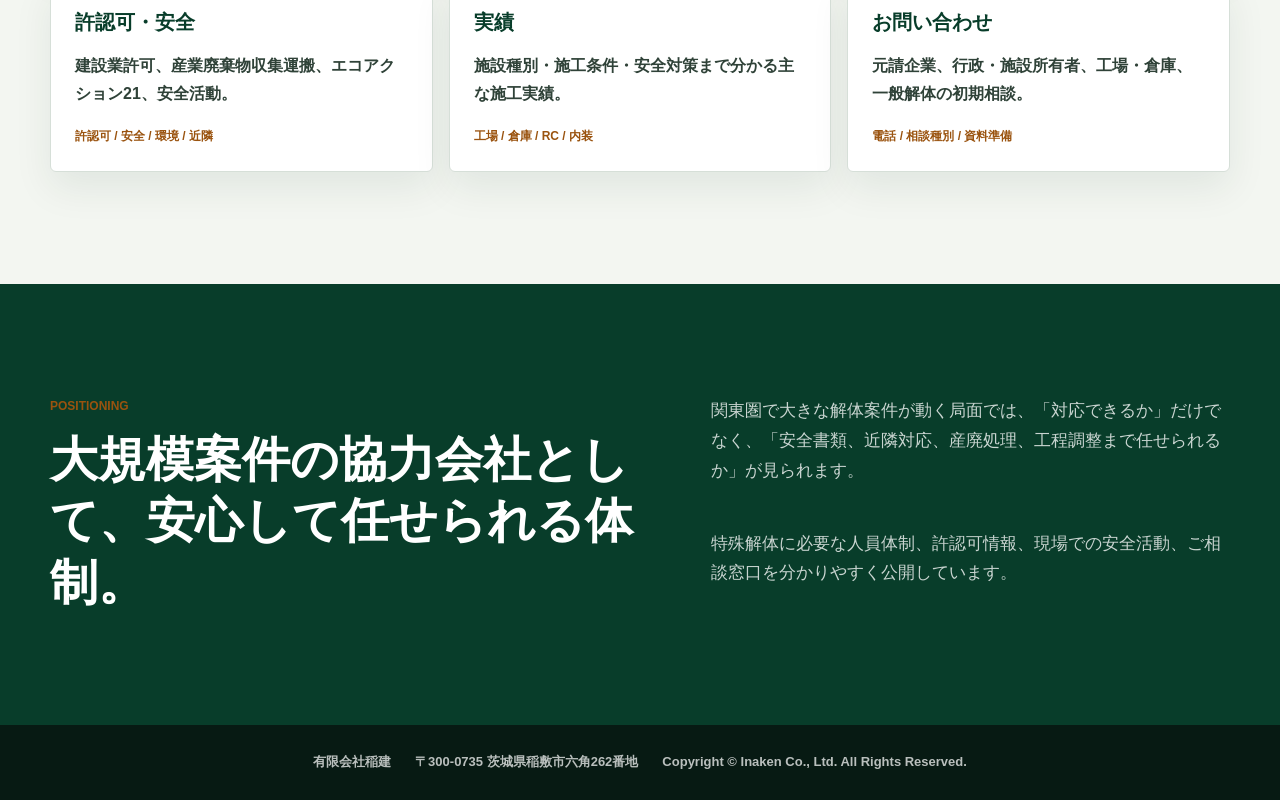
==== commit 6be264c9: "feat: add recruitment page (recruit.html) and integrate into header navigation (v1.3.38)" ====
--- a/index.html
+++ b/index.html
@@ -1,5 +1,5 @@
 <!doctype html>
-<!-- Version: v1.3.35 -->
+<!-- Version: v1.3.36 -->
 <html lang="ja">
   <head>
     <meta charset="utf-8">
@@ -32,6 +32,7 @@
         <a href="proof.html"><span>許認可・安全</span><small>PROOF</small></a>
         <a href="cases.html"><span>実績</span><small>CASES</small></a>
         <a href="about.html"><span>会社案内</span><small>ABOUT</small></a>
+        <a href="recruit.html"><span>採用情報</span><small>RECRUIT</small></a>
         <a class="nav-link-special" href="https://yuji37.github.io/hr-inaken/index.html">人材センター ↗</a>
         <a class="nav-cta" href="contact.html">相談する</a>
       </nav>
--- a/styles_v1_3_27.css
+++ b/styles_v1_3_27.css
@@ -18,14 +18,14 @@
 }
 
 html {
-  font-size: 1rem;
+  font-size: 16px;
   transition: font-size 0.2s ease;
   scroll-behavior: smooth;
 }
 
-html.font-size-small { font-size: 0.875rem; }
-html.font-size-medium { font-size: 1rem; }
-html.font-size-large { font-size: 1.25rem; }
+html.font-size-small { font-size: 14px; }
+html.font-size-medium { font-size: 16px; }
+html.font-size-large { font-size: 20px; }
 
 body {
   margin: 0;
@@ -105,7 +105,7 @@
 .site-nav {
   display: flex;
   align-items: center;
-  gap: 14px;
+  gap: 12px;
   color: #26352e;
   font-size: 0.8125rem;
   font-weight: 800;
@@ -1228,8 +1228,8 @@
 
 @media (max-width: 1120px) {
   .site-nav {
-    gap: 8px;
-    font-size: 0.75rem;
+    gap: 6px;
+    font-size: 0.72rem;
   }
 }
 
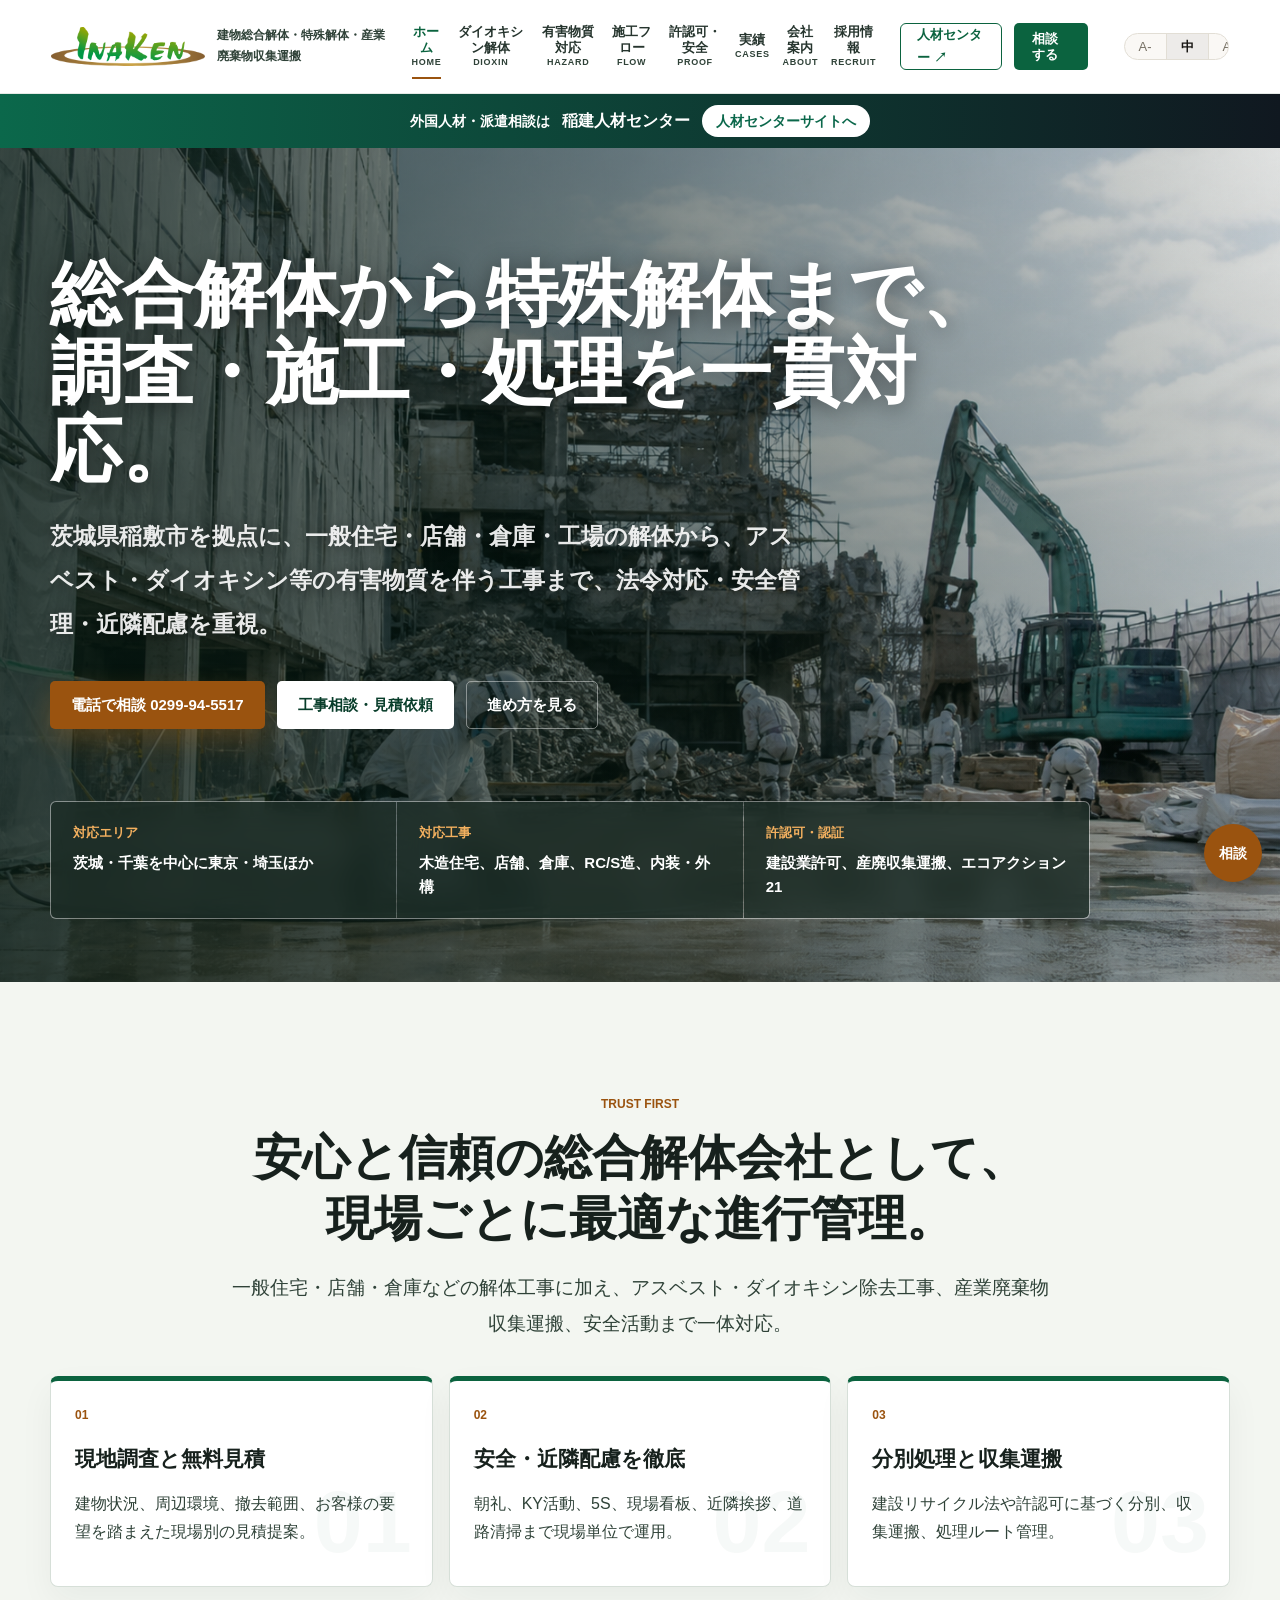
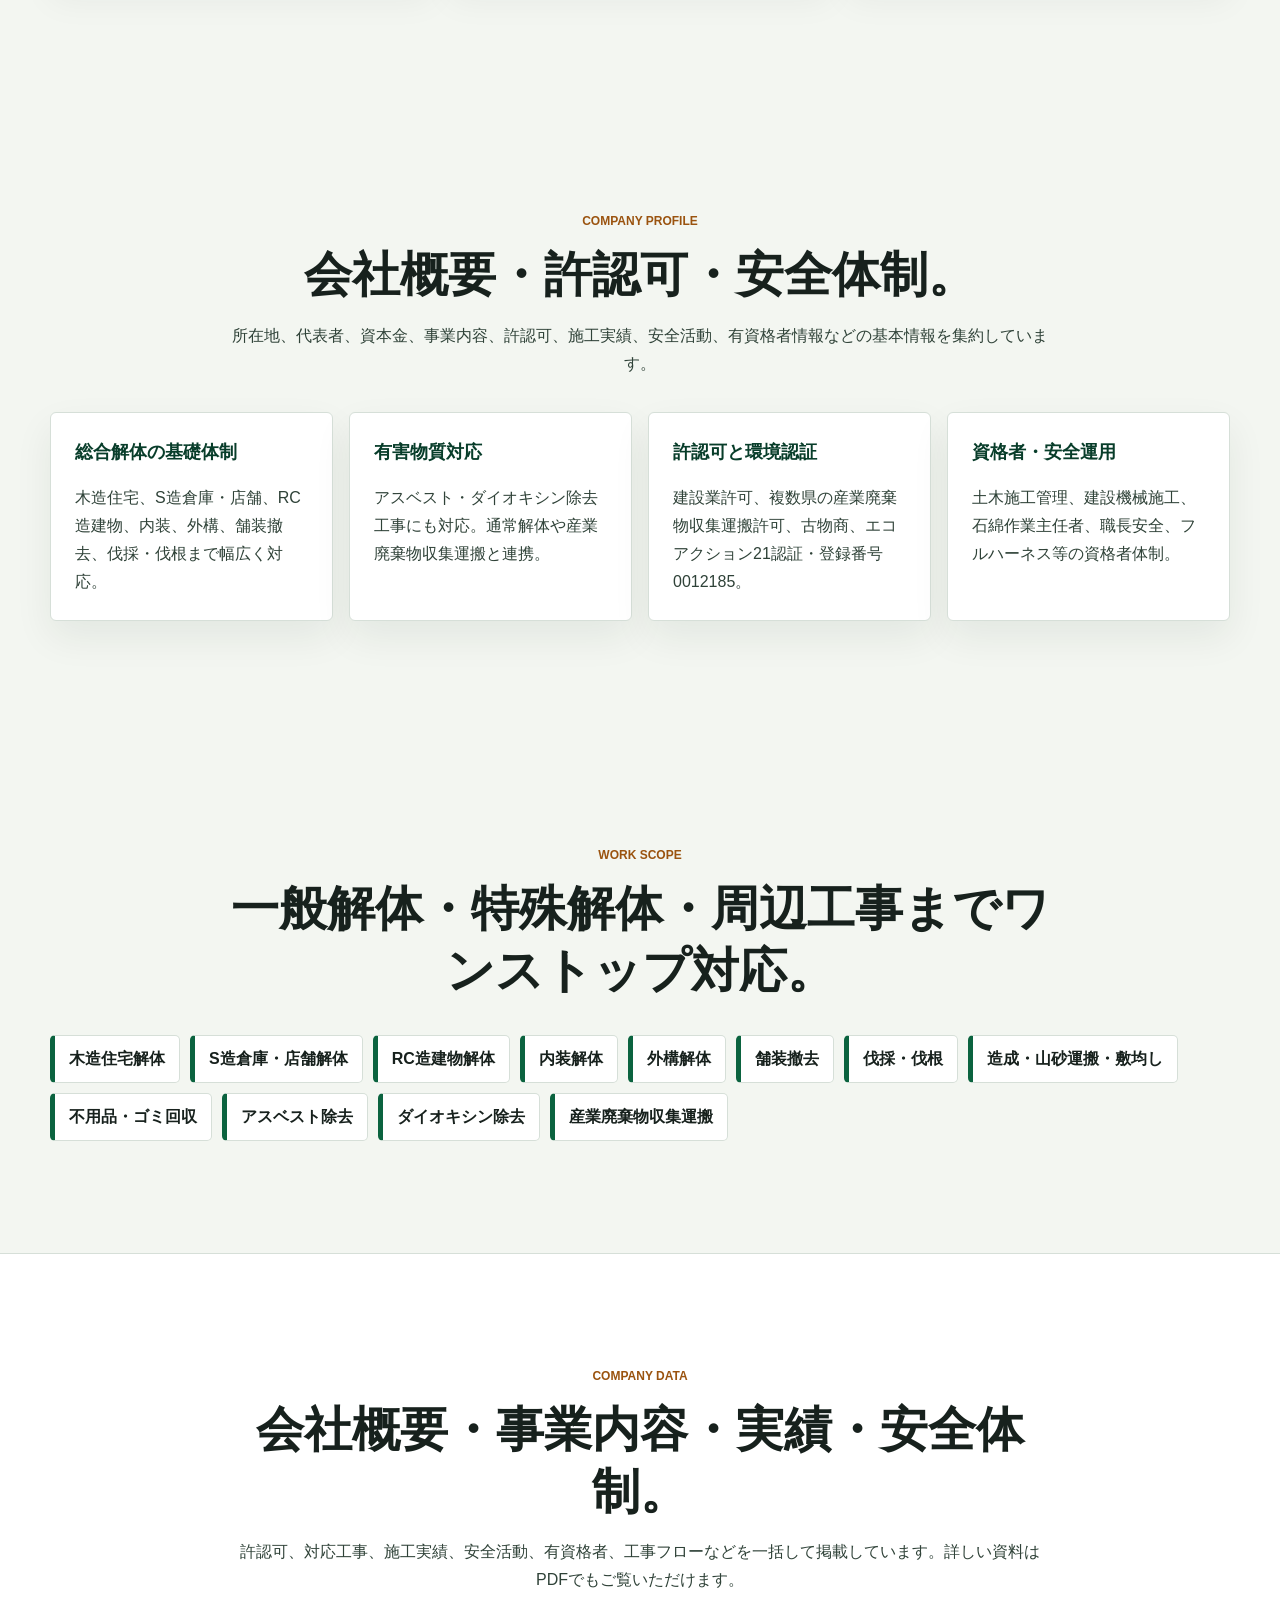
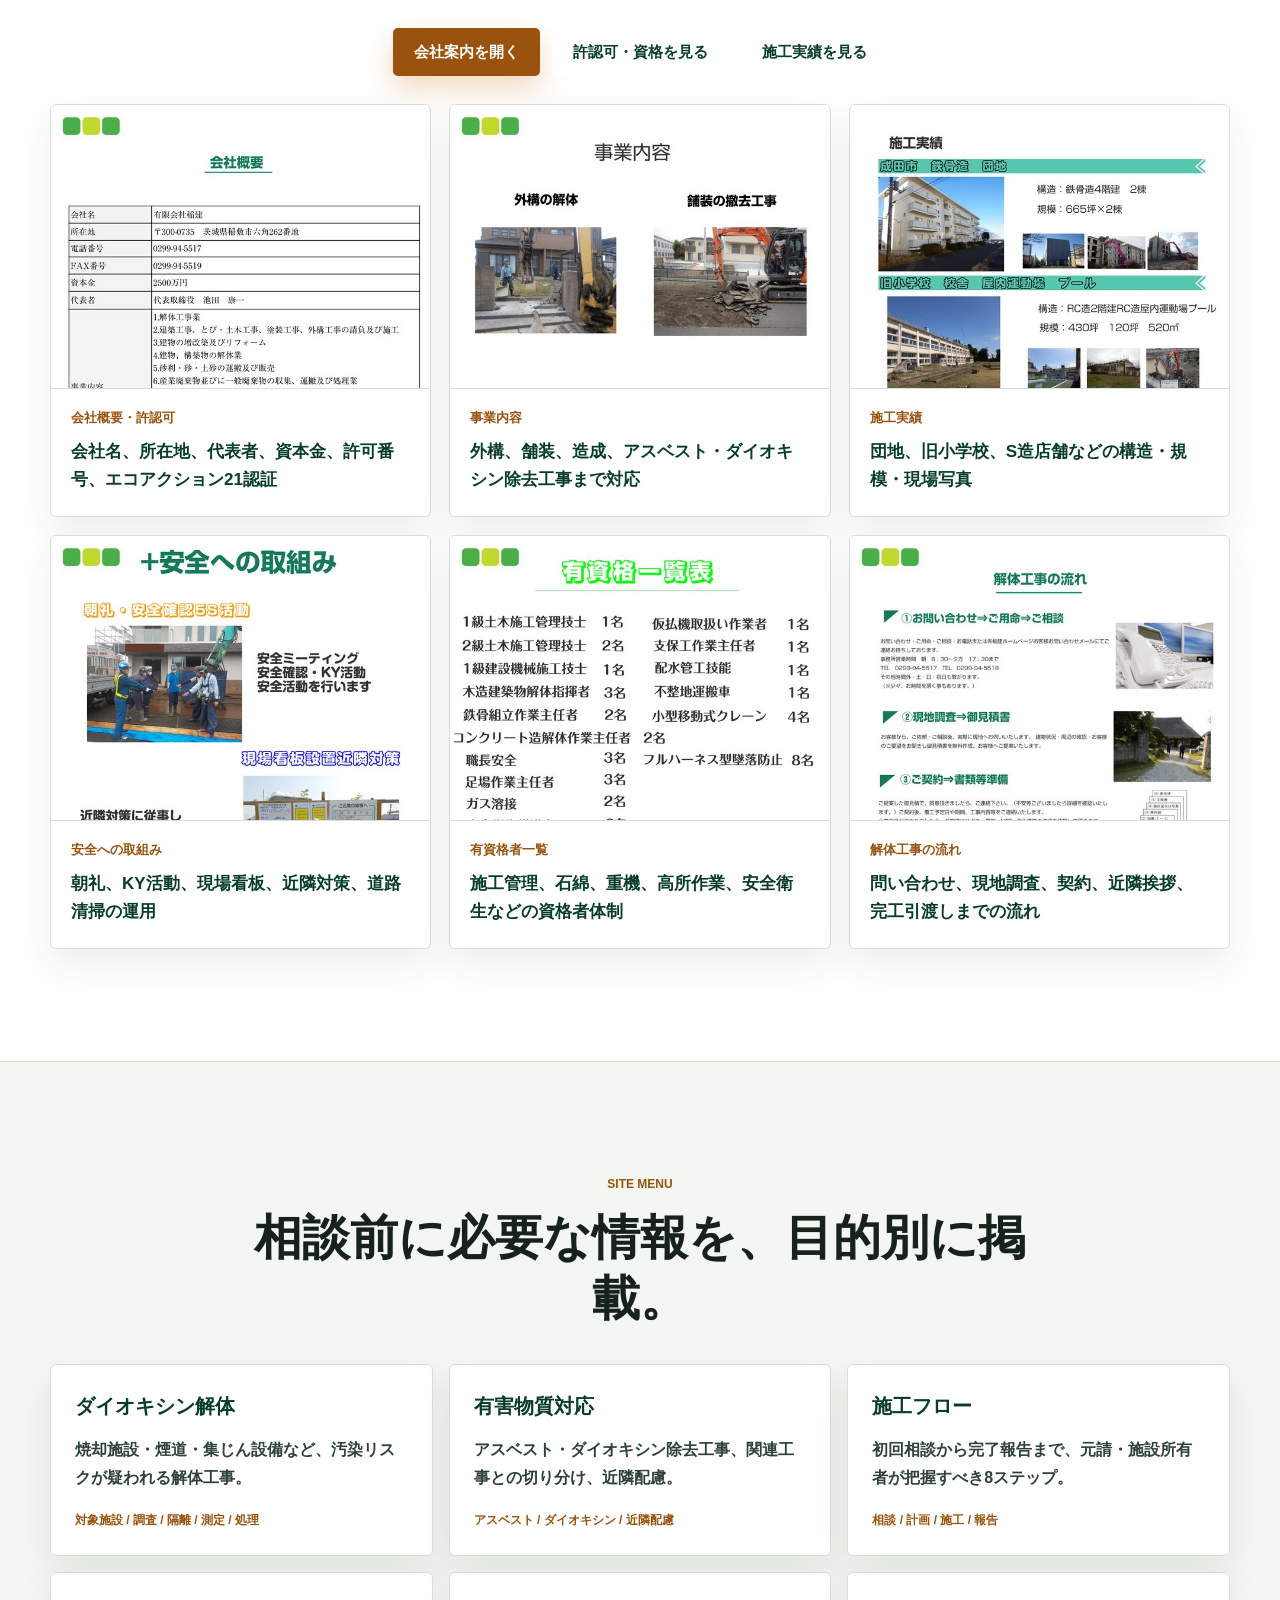
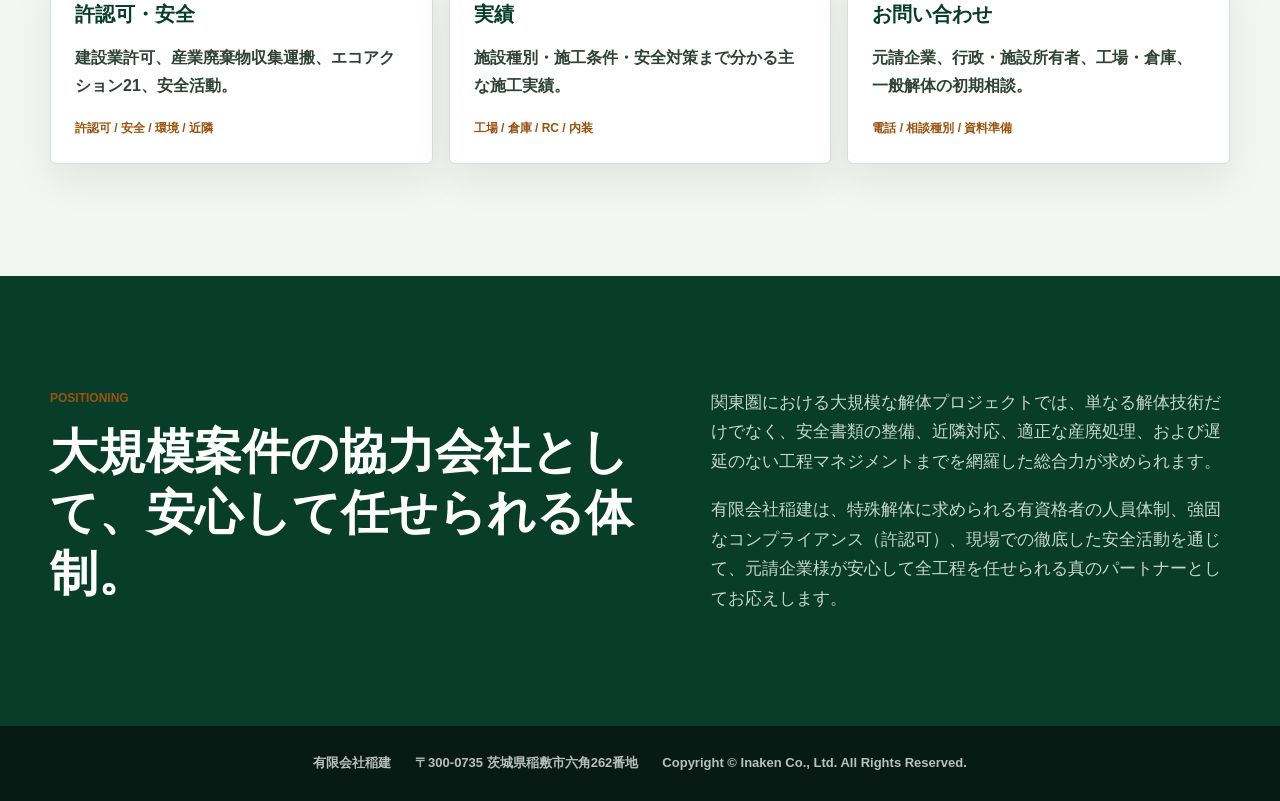
==== commit 875e7bc4: "copy: rewrite placeholder positioning text to formal corporate statement (v1.3.37)" ====
--- a/index.html
+++ b/index.html
@@ -1,5 +1,5 @@
 <!doctype html>
-<!-- Version: v1.3.36 -->
+<!-- Version: v1.3.37 -->
 <html lang="ja">
   <head>
     <meta charset="utf-8">
@@ -184,8 +184,8 @@
           <h2>大規模案件の協力会社として、安心して任せられる体制。</h2>
         </div>
         <div class="text-stack">
-          <p>関東圏で大きな解体案件が動く局面では、「対応できるか」だけでなく、「安全書類、近隣対応、産廃処理、工程調整まで任せられるか」が見られます。</p>
-          <p>特殊解体に必要な人員体制、許認可情報、現場での安全活動、ご相談窓口を分かりやすく公開しています。</p>
+          <p>関東圏における大規模な解体プロジェクトでは、単なる解体技術だけでなく、安全書類の整備、近隣対応、適正な産廃処理、および遅延のない工程マネジメントまでを網羅した総合力が求められます。</p>
+          <p>有限会社稲建は、特殊解体に求められる有資格者の人員体制、強固なコンプライアンス（許認可）、現場での徹底した安全活動を通じて、元請企業様が安心して全工程を任せられる真のパートナーとしてお応えします。</p>
         </div>
       </section>
     </main>
--- a/styles_v1_3_27.css
+++ b/styles_v1_3_27.css
@@ -143,11 +143,12 @@
   align-items: center;
   justify-content: center;
   min-height: 42px;
-  padding: 0 18px;
+  padding: 8px 18px;
   background: var(--green);
   color: #fff;
   border-radius: 5px;
   font-weight: 800;
+  line-height: 1.2;
   transition: background 0.2s ease;
 }
 
@@ -268,6 +269,7 @@
   border-radius: 5px;
   font-size: 0.9375rem;
   font-weight: 900;
+  line-height: 1;
   cursor: pointer;
   transition: transform 160ms ease, box-shadow 160ms ease, background 160ms ease, border-color 160ms ease;
 }
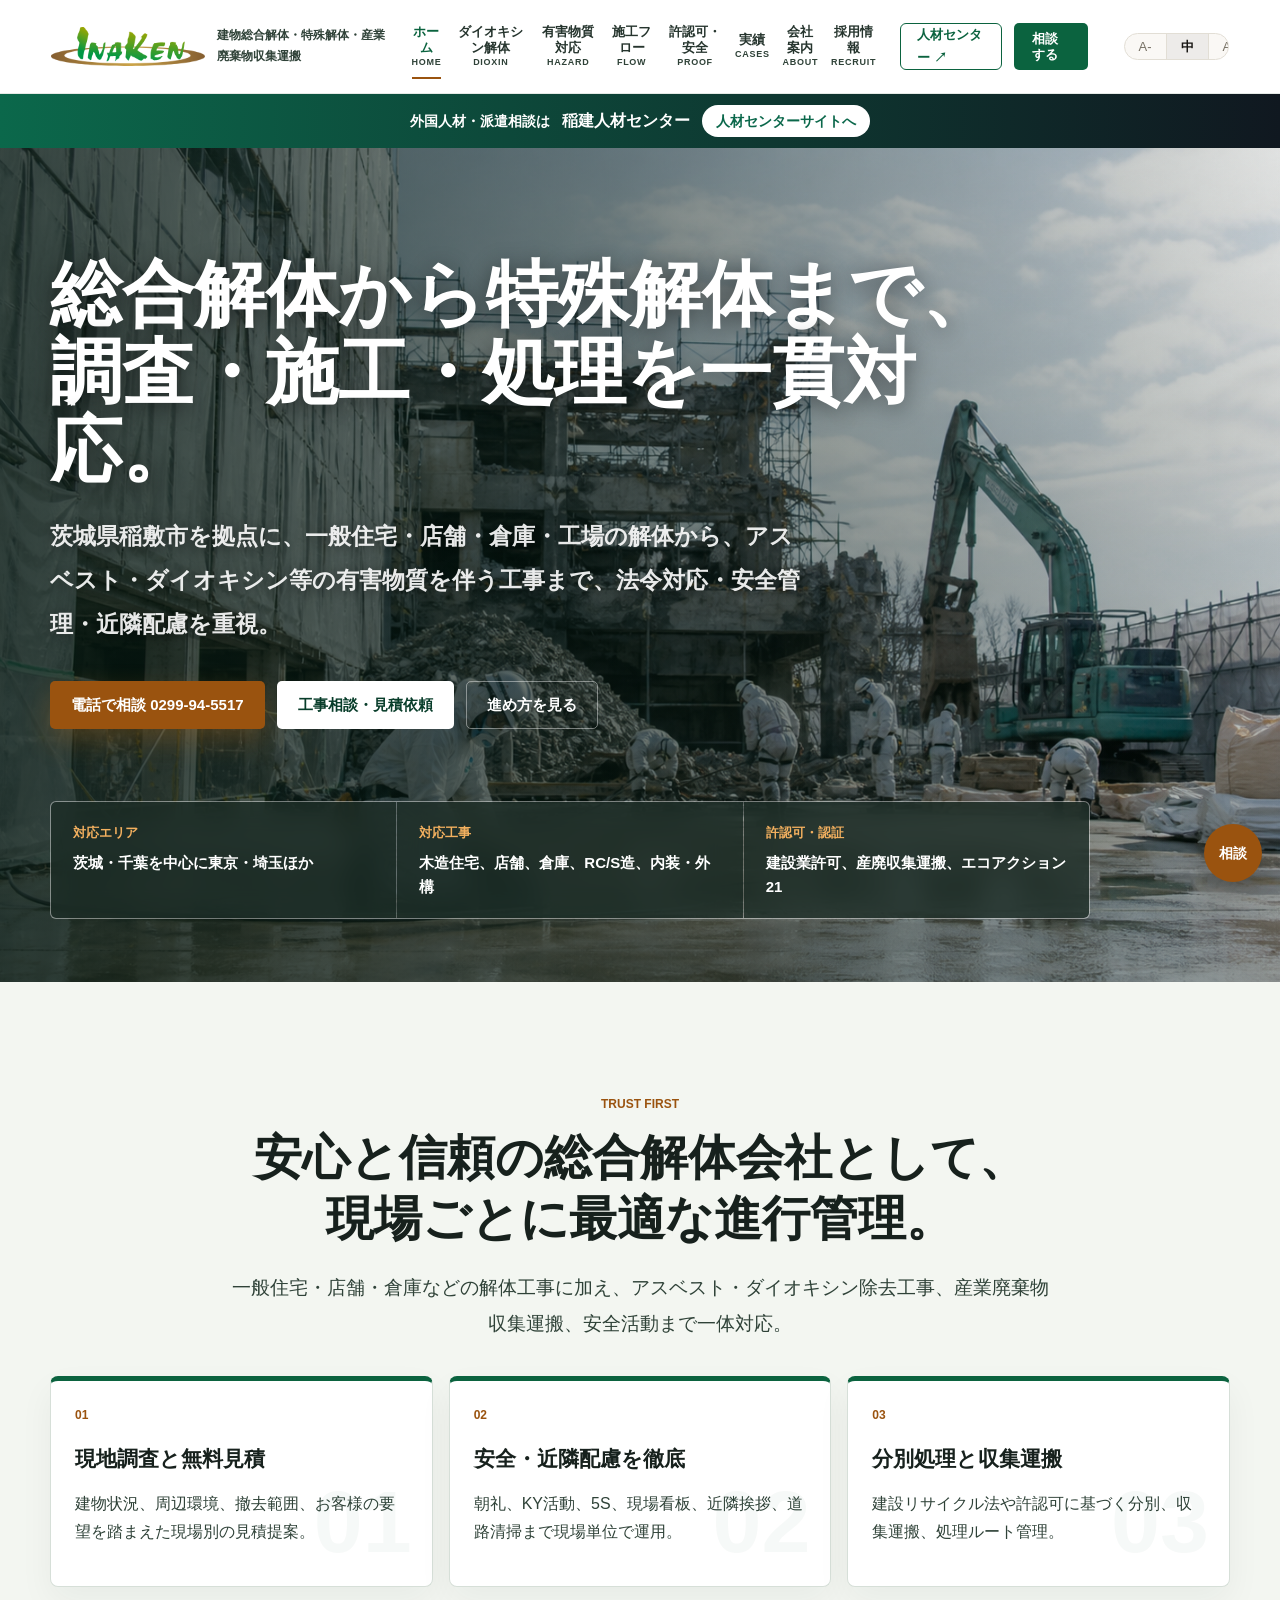
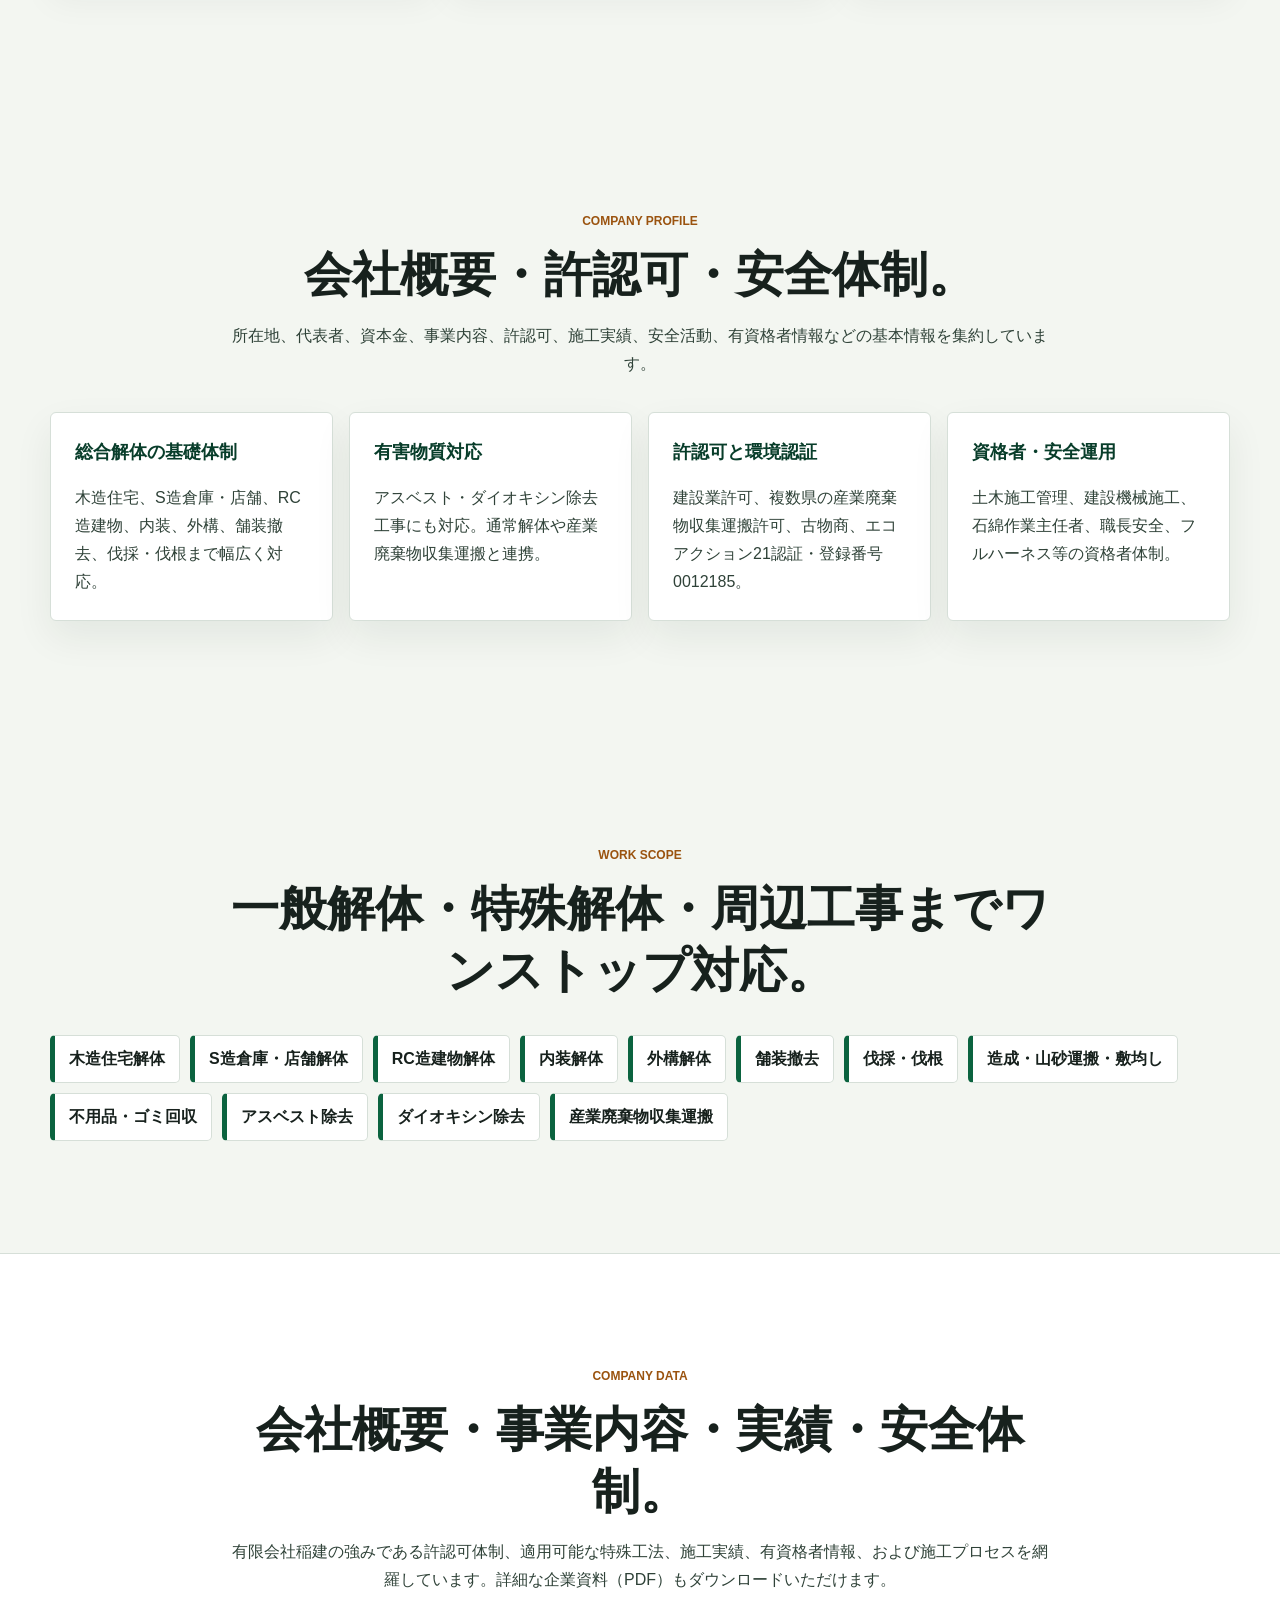
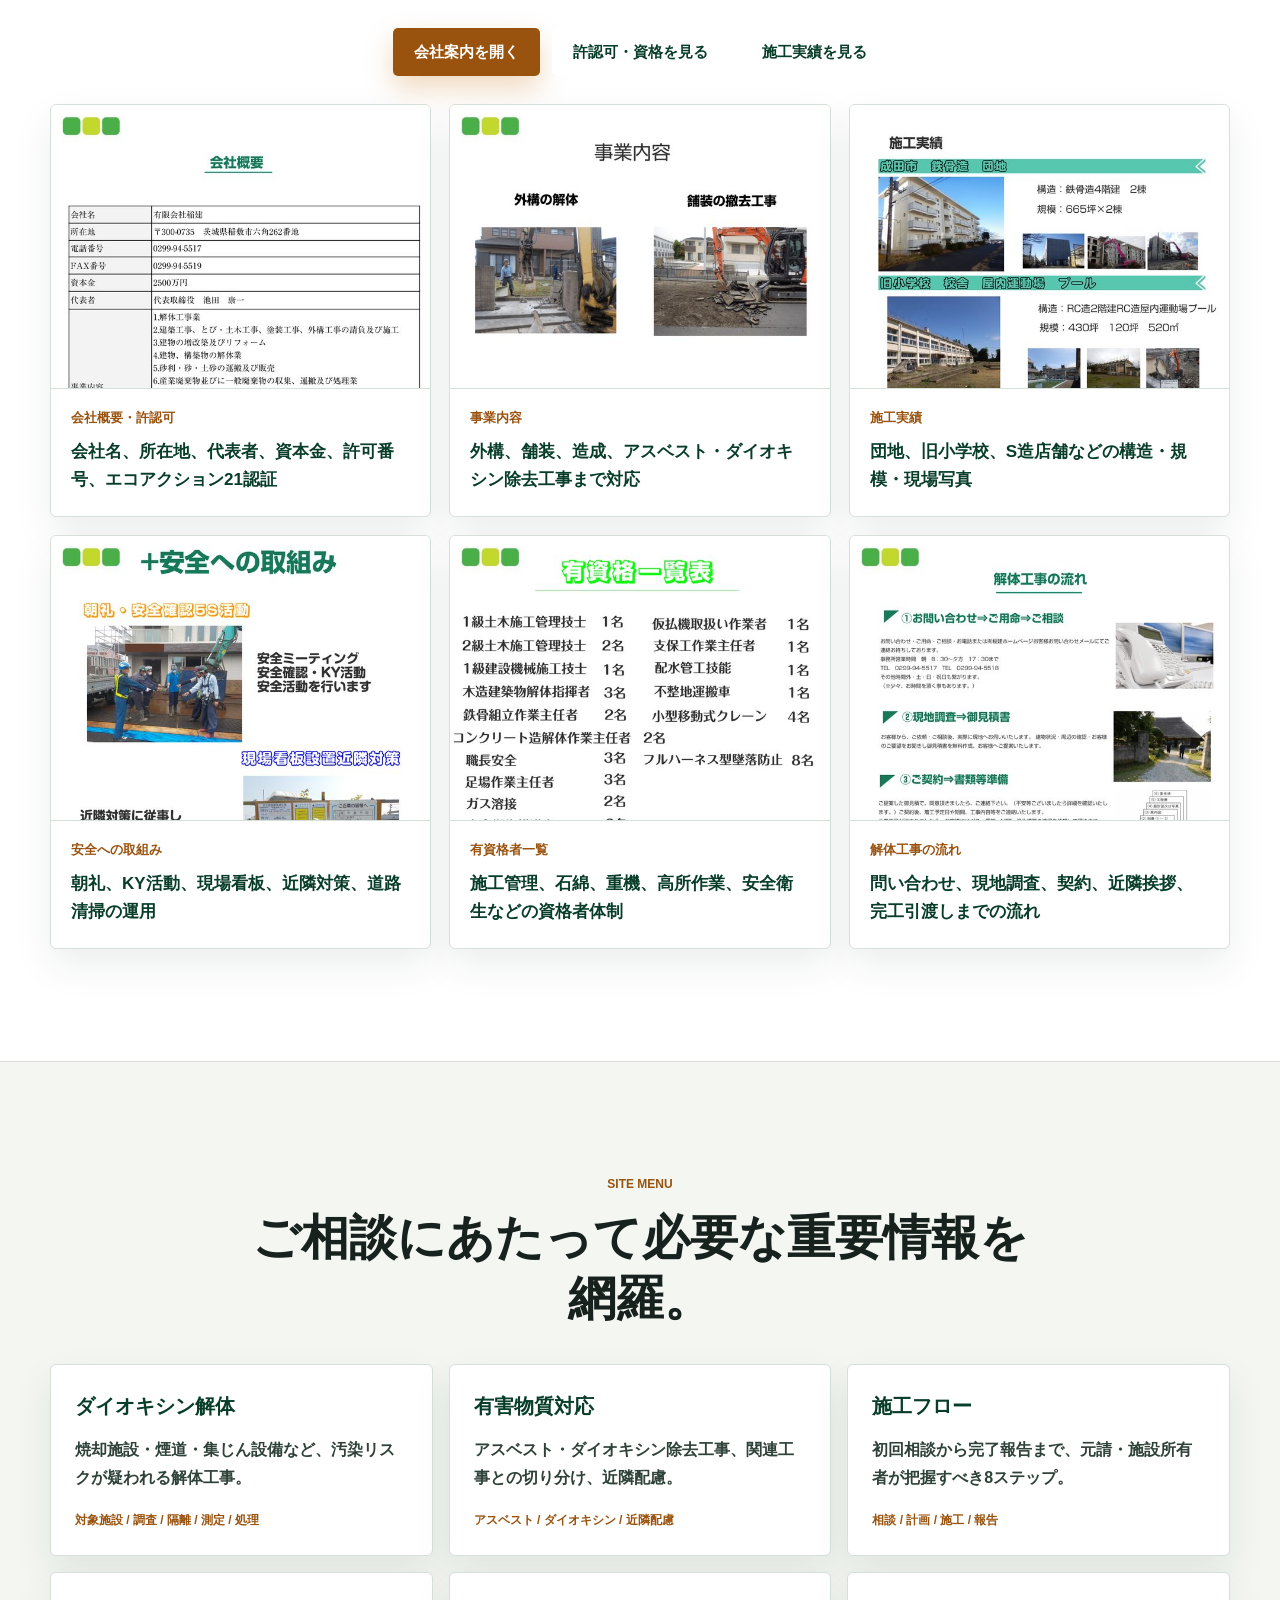
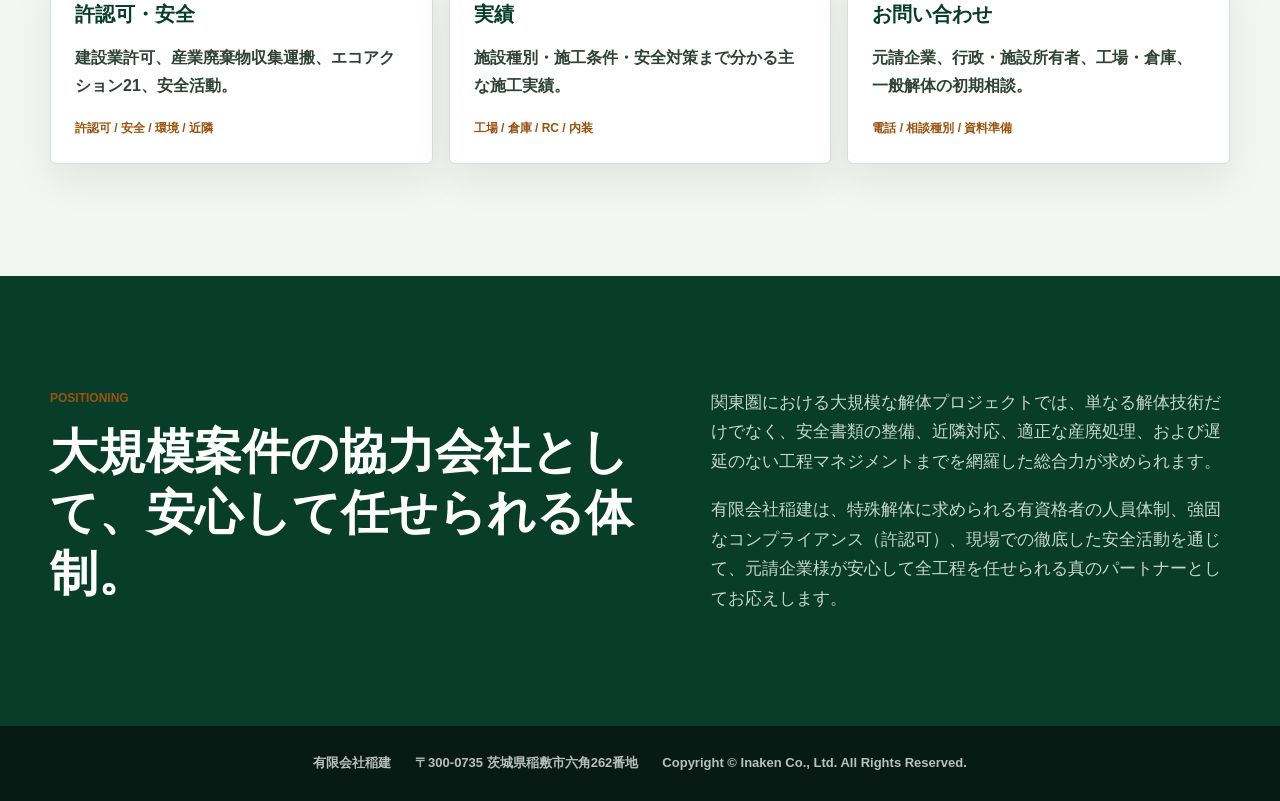
==== commit 8862e89f: "copy: refine corporate and compliance texts across all subpages to ensure professional tone (v1.3.43" ====
--- a/index.html
+++ b/index.html
@@ -1,5 +1,5 @@
 <!doctype html>
-<!-- Version: v1.3.37 -->
+<!-- Version: v1.3.38 -->
 <html lang="ja">
   <head>
     <meta charset="utf-8">
@@ -122,7 +122,7 @@
         <div class="section-heading">
           <span class="section-code">COMPANY DATA</span>
           <h2>会社概要・事業内容・実績・安全体制。</h2>
-          <p>許認可、対応工事、施工実績、安全活動、有資格者、工事フローなどを一括して掲載しています。詳しい資料はPDFでもご覧いただけます。</p>
+          <p>有限会社稲建の強みである許認可体制、適用可能な特殊工法、施工実績、有資格者情報、および施工プロセスを網羅しています。詳細な企業資料（PDF）もダウンロードいただけます。</p>
         </div>
         <div class="brochure-actions">
           <a class="button button-primary" href="assets/inaken-company-profile.pdf" target="_blank" rel="noopener">会社案内を開く</a>
@@ -166,7 +166,7 @@
       <section class="section home-overview">
         <div class="section-heading">
           <span class="section-code">SITE MENU</span>
-          <h2>相談前に必要な情報を、目的別に掲載。</h2>
+          <h2>ご相談にあたって必要な重要情報を網羅。</h2>
         </div>
         <div class="overview-grid rich">
           <a href="dioxin.html"><strong>ダイオキシン解体</strong><span>焼却施設・煙道・集じん設備など、汚染リスクが疑われる解体工事。</span><em>対象施設 / 調査 / 隔離 / 測定 / 処理</em></a>
